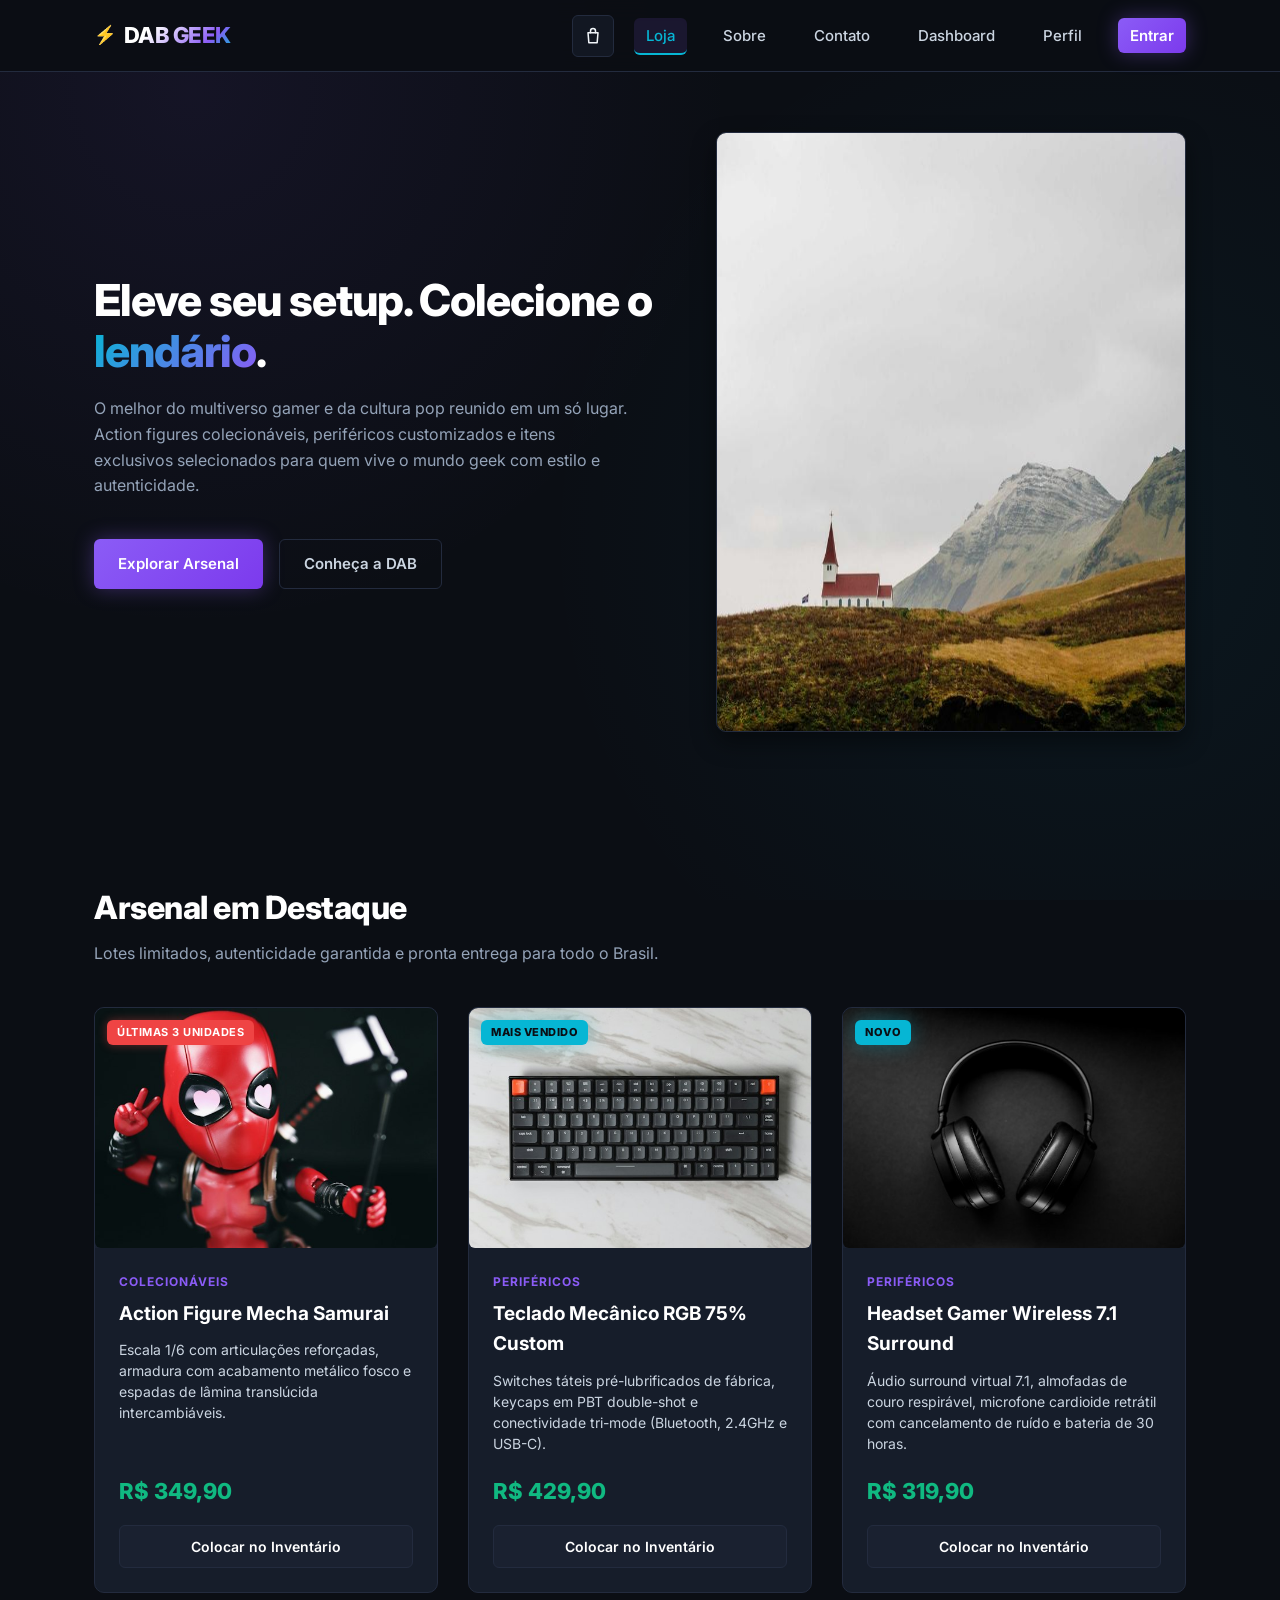
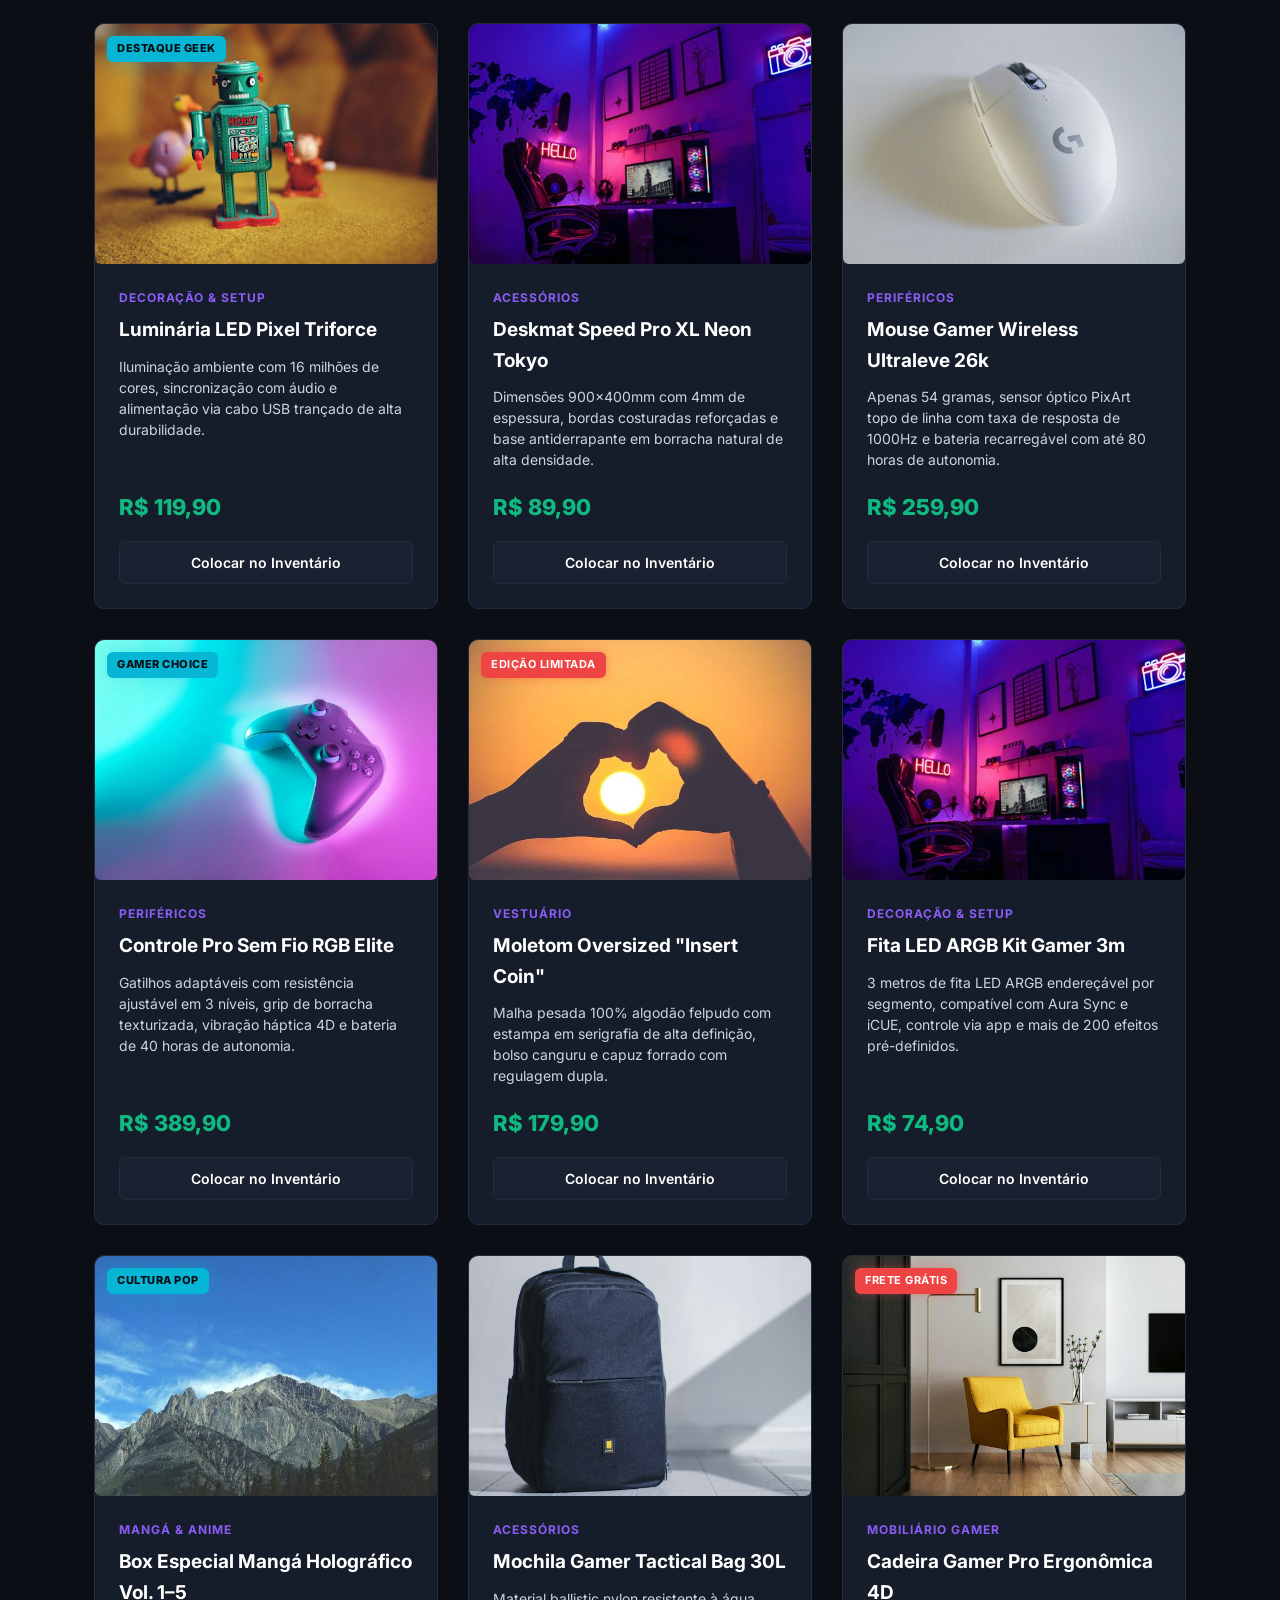
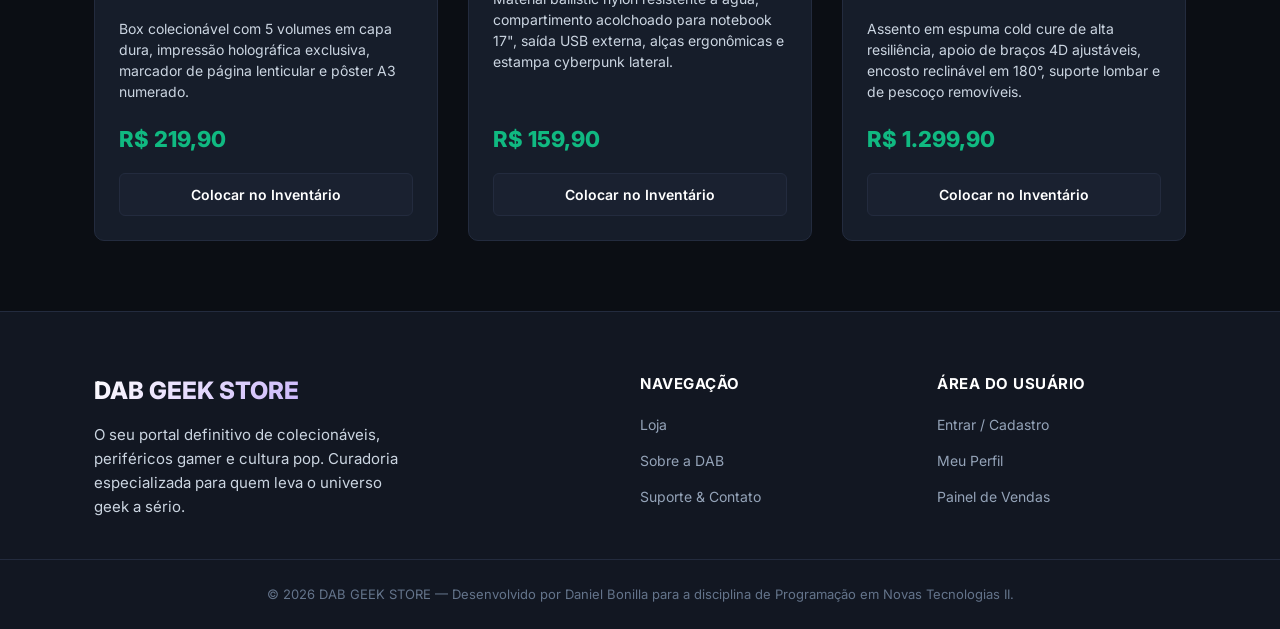
==== index.html @ bdd001f6 "feat: migrate remote images to local assets/img and ensure WCAG/semantic HTML compliance" ====
<!DOCTYPE html>
<html lang="pt-BR">
<head>
  <meta charset="UTF-8">
  <meta name="viewport" content="width=device-width, initial-scale=1.0">
  <title>DAB GEEK STORE — Colecionáveis, Setup & Universo Geek</title>
  <meta name="description" content="Action figures, teclados mecânicos, headsets gamer, luminárias de LED, vestuário e itens colecionáveis selecionados por Daniel Bonilla.">
  <meta property="og:type" content="website">
  <meta property="og:title" content="DAB GEEK STORE — Colecionáveis & Universo Geek">
  <meta property="og:description" content="Action figures oficiais, periféricos de ponta e vestuário gamer com envio para todo o Brasil.">
  <meta property="og:image" content="assets/img/img13.jpg">
  <meta property="og:url" content="https://ddabnll.github.io/dab-geek-store/">
  <meta property="og:locale" content="pt_BR">
  <meta name="twitter:card" content="summary_large_image">
  <meta name="twitter:title" content="DAB GEEK STORE — Colecionáveis & Universo Geek">
  <meta name="twitter:description" content="Action figures oficiais, periféricos de ponta e vestuário gamer com envio para todo o Brasil.">
  <link rel="icon" type="image/svg+xml" href="favicon.svg">
  <link rel="preconnect" href="https://fonts.googleapis.com">
  <link rel="preconnect" href="https://fonts.gstatic.com" crossorigin>
  <link href="https://fonts.googleapis.com/css2?family=Inter:wght@400;500;600;700;800&display=swap" rel="stylesheet">
  <link rel="stylesheet" href="style.css">
</head>
<body>
  <a href="#conteudo" class="pular-link">Pular para o conteúdo</a>

  <!-- BARRA DE NAVEGAÇÃO -->
  <nav class="navbar">
    <div class="container">
      <a href="index.html" class="marca">DAB GEEK</a>
      <div class="nav-direita">
        <button type="button" class="nav-carrinho" id="botao-carrinho" aria-haspopup="dialog" aria-expanded="false" aria-controls="painel-carrinho" aria-label="Abrir inventário, 0 itens">
          <svg width="20" height="20" viewBox="0 0 24 24" fill="none" stroke="currentColor" stroke-width="1.8" stroke-linecap="round" stroke-linejoin="round" aria-hidden="true">
            <path d="M6 8h12l-1 12H7L6 8z"></path>
            <path d="M9 8V6a3 3 0 0 1 6 0v2"></path>
          </svg>
          <span class="nav-carrinho-contagem" id="contagem-carrinho" hidden>0</span>
        </button>
        <button type="button" class="nav-toggle" aria-label="Abrir menu" aria-expanded="false">
          <span></span><span></span><span></span>
        </button>
        <ul class="nav-links">
          <li><a href="index.html" aria-current="page">Loja</a></li>
          <li><a href="sobre.html">Sobre</a></li>
          <li><a href="contato.html">Contato</a></li>
          <li><a href="dashboard.html">Dashboard</a></li>
          <li><a href="perfil.html">Perfil</a></li>
          <li><a href="conta.html" class="nav-cta">Entrar</a></li>
        </ul>
      </div>
    </div>
  </nav>

  <!-- GAVETA LATERAL DO CARRINHO / INVENTÁRIO -->
  <div class="carrinho-fundo" id="fundo-carrinho" hidden></div>
  <aside class="carrinho-painel" id="painel-carrinho" role="dialog" aria-modal="true" aria-label="Seu inventário de compras" hidden>
    <div class="carrinho-cabecalho">
      <h2>Seu Inventário</h2>
      <button type="button" class="carrinho-fechar" id="fechar-carrinho" aria-label="Fechar inventário">&times;</button>
    </div>
    <div class="carrinho-lista" id="lista-carrinho"></div>
    <div class="carrinho-rodape">
      <div class="carrinho-total-linha">
        <span>Total</span>
        <span id="total-carrinho">R$ 0,00</span>
      </div>
      <button type="button" class="btn btn-primario btn-bloco" id="finalizar-carrinho">Fechar Pedido</button>
    </div>
  </aside>

  <!-- CONTEÚDO PRINCIPAL -->
  <main id="conteudo">
    <!-- HERO SECTION -->
    <section class="hero">
      <div class="container hero-grade">
        <div>
          <h1>Eleve seu setup. Colecione o <span>lendário</span>.</h1>
          <p class="texto-apoio hero-texto">O melhor do multiverso gamer e da cultura pop reunido em um só lugar. Action figures colecionáveis, periféricos customizados e itens exclusivos selecionados para quem vive o mundo geek com estilo e autenticidade.</p>
          <div class="hero-acoes">
            <a href="#vitrine" class="btn btn-primario">Explorar Arsenal</a>
            <a href="sobre.html" class="btn btn-contorno">Conheça a DAB</a>
          </div>
        </div>
        <div class="hero-visual">
          <img
            src="assets/img/img1.jpg"
            alt="Setup gamer cyberpunk com teclado mecânico RGB, monitor ultrawide e iluminação neon"
            width="800"
            height="600"
            fetchpriority="high"
          >
        </div>
      </div>
    </section>

    <!-- VITRINE DE PRODUTOS GEEK -->
    <section class="secao" id="vitrine" aria-labelledby="titulo-vitrine">
      <div class="container">
        <h2 id="titulo-vitrine">Arsenal em Destaque</h2>
        <p class="texto-apoio">Lotes limitados, autenticidade garantida e pronta entrega para todo o Brasil.</p>

        <div class="vitrine">

          <!-- PRODUTO 1 — Action Figure -->
          <article class="card-produto">
            <div class="card-produto-imagem">
              <span class="tag-estoque tag-estoque--urgente">Últimas 3 unidades</span>
              <img
                src="assets/img/img2.jpg"
                alt="Action Figure Mecha Samurai Cyberpunk edição de colecionador em escala 1/6 com armadura metálica"
                width="400" height="300" loading="lazy" decoding="async"
              >
            </div>
            <div class="card-produto-corpo">
              <span class="categoria">Colecionáveis</span>
              <h3>Action Figure Mecha Samurai</h3>
              <p class="card-produto-descricao">Escala 1/6 com articulações reforçadas, armadura com acabamento metálico fosco e espadas de lâmina translúcida intercambiáveis.</p>
              <p class="preco">R$ 349,90</p>
              <button type="button" data-produto-id="mecha-samurai" data-produto-nome="Action Figure Mecha Samurai" data-produto-preco="349.90" aria-label="Colocar Action Figure Mecha Samurai no inventário">Colocar no Inventário</button>
            </div>
          </article>

          <!-- PRODUTO 2 — Teclado -->
          <article class="card-produto">
            <div class="card-produto-imagem">
              <span class="tag-estoque tag-estoque--popular">Mais Vendido</span>
              <img
                src="assets/img/img3.jpg"
                alt="Teclado mecânico compacto 75% com iluminação RGB por tecla e keycaps em PBT"
                width="400" height="300" loading="lazy" decoding="async"
              >
            </div>
            <div class="card-produto-corpo">
              <span class="categoria">Periféricos</span>
              <h3>Teclado Mecânico RGB 75% Custom</h3>
              <p class="card-produto-descricao">Switches táteis pré-lubrificados de fábrica, keycaps em PBT double-shot e conectividade tri-mode (Bluetooth, 2.4GHz e USB-C).</p>
              <p class="preco">R$ 429,90</p>
              <button type="button" data-produto-id="teclado-rgb-75" data-produto-nome="Teclado Mecânico RGB 75% Custom" data-produto-preco="429.90" aria-label="Colocar Teclado Mecânico no inventário">Colocar no Inventário</button>
            </div>
          </article>

          <!-- PRODUTO 3 — Headset -->
          <article class="card-produto">
            <div class="card-produto-imagem">
              <span class="tag-estoque tag-estoque--popular">Novo</span>
              <img
                src="assets/img/img4.jpg"
                alt="Headset gamer sem fio com iluminação RGB, almofadas de memory foam e som surround 7.1"
                width="400" height="300" loading="lazy" decoding="async"
              >
            </div>
            <div class="card-produto-corpo">
              <span class="categoria">Periféricos</span>
              <h3>Headset Gamer Wireless 7.1 Surround</h3>
              <p class="card-produto-descricao">Áudio surround virtual 7.1, almofadas de couro respirável, microfone cardioide retrátil com cancelamento de ruído e bateria de 30 horas.</p>
              <p class="preco">R$ 319,90</p>
              <button type="button" data-produto-id="headset-wireless" data-produto-nome="Headset Gamer Wireless 7.1" data-produto-preco="319.90" aria-label="Colocar Headset Gamer no inventário">Colocar no Inventário</button>
            </div>
          </article>

          <!-- PRODUTO 4 — Luminária -->
          <article class="card-produto">
            <div class="card-produto-imagem">
              <span class="tag-estoque tag-estoque--popular">Destaque Geek</span>
              <img
                src="assets/img/img5.jpg"
                alt="Luminária decorativa LED em formato de espada de pixel art com 16 milhões de cores"
                width="400" height="300" loading="lazy" decoding="async"
              >
            </div>
            <div class="card-produto-corpo">
              <span class="categoria">Decoração & Setup</span>
              <h3>Luminária LED Pixel Triforce</h3>
              <p class="card-produto-descricao">Iluminação ambiente com 16 milhões de cores, sincronização com áudio e alimentação via cabo USB trançado de alta durabilidade.</p>
              <p class="preco">R$ 119,90</p>
              <button type="button" data-produto-id="luminaria-pixel" data-produto-nome="Luminária LED Pixel Triforce" data-produto-preco="119.90" aria-label="Colocar Luminária LED no inventário">Colocar no Inventário</button>
            </div>
          </article>

          <!-- PRODUTO 5 — Deskmat -->
          <article class="card-produto">
            <div class="card-produto-imagem">
              <img
                src="assets/img/img6.jpg"
                alt="Deskmat XXL com arte synthwave neon de cidade futurista e base antiderrapante"
                width="400" height="300" loading="lazy" decoding="async"
              >
            </div>
            <div class="card-produto-corpo">
              <span class="categoria">Acessórios</span>
              <h3>Deskmat Speed Pro XL Neon Tokyo</h3>
              <p class="card-produto-descricao">Dimensões 900x400mm com 4mm de espessura, bordas costuradas reforçadas e base antiderrapante em borracha natural de alta densidade.</p>
              <p class="preco">R$ 89,90</p>
              <button type="button" data-produto-id="deskmat-neon" data-produto-nome="Deskmat Speed Pro XL Neon Tokyo" data-produto-preco="89.90" aria-label="Colocar Deskmat no inventário">Colocar no Inventário</button>
            </div>
          </article>

          <!-- PRODUTO 6 — Mouse -->
          <article class="card-produto">
            <div class="card-produto-imagem">
              <img
                src="assets/img/img7.jpg"
                alt="Mouse gamer sem fio ultraleve preto com sensor óptico de alta precisão"
                width="400" height="300" loading="lazy" decoding="async"
              >
            </div>
            <div class="card-produto-corpo">
              <span class="categoria">Periféricos</span>
              <h3>Mouse Gamer Wireless Ultraleve 26k</h3>
              <p class="card-produto-descricao">Apenas 54 gramas, sensor óptico PixArt topo de linha com taxa de resposta de 1000Hz e bateria recarregável com até 80 horas de autonomia.</p>
              <p class="preco">R$ 259,90</p>
              <button type="button" data-produto-id="mouse-wireless" data-produto-nome="Mouse Gamer Wireless Ultraleve" data-produto-preco="259.90" aria-label="Colocar Mouse Gamer no inventário">Colocar no Inventário</button>
            </div>
          </article>

          <!-- PRODUTO 7 — Controle -->
          <article class="card-produto">
            <div class="card-produto-imagem">
              <span class="tag-estoque tag-estoque--popular">Gamer Choice</span>
              <img
                src="assets/img/img8.jpg"
                alt="Controle gamer pro sem fio com gatilhos adaptáveis, grip texturizado e luzes RGB nas bordas"
                width="400" height="300" loading="lazy" decoding="async"
              >
            </div>
            <div class="card-produto-corpo">
              <span class="categoria">Periféricos</span>
              <h3>Controle Pro Sem Fio RGB Elite</h3>
              <p class="card-produto-descricao">Gatilhos adaptáveis com resistência ajustável em 3 níveis, grip de borracha texturizada, vibração háptica 4D e bateria de 40 horas de autonomia.</p>
              <p class="preco">R$ 389,90</p>
              <button type="button" data-produto-id="controle-pro-rgb" data-produto-nome="Controle Pro Sem Fio RGB Elite" data-produto-preco="389.90" aria-label="Colocar Controle Pro no inventário">Colocar no Inventário</button>
            </div>
          </article>

          <!-- PRODUTO 8 — Moletom -->
          <article class="card-produto">
            <div class="card-produto-imagem">
              <span class="tag-estoque tag-estoque--urgente">Edição Limitada</span>
              <img
                src="assets/img/img9.jpg"
                alt="Moletom oversized preto com estampa retro pixel art arcade em serigrafia de alta definição"
                width="400" height="300" loading="lazy" decoding="async"
              >
            </div>
            <div class="card-produto-corpo">
              <span class="categoria">Vestuário</span>
              <h3>Moletom Oversized "Insert Coin"</h3>
              <p class="card-produto-descricao">Malha pesada 100% algodão felpudo com estampa em serigrafia de alta definição, bolso canguru e capuz forrado com regulagem dupla.</p>
              <p class="preco">R$ 179,90</p>
              <button type="button" data-produto-id="moletom-insert-coin" data-produto-nome="Moletom Oversized Insert Coin" data-produto-preco="179.90" aria-label="Colocar Moletom no inventário">Colocar no Inventário</button>
            </div>
          </article>

          <!-- PRODUTO 9 — Fita LED -->
          <article class="card-produto">
            <div class="card-produto-imagem">
              <img
                src="assets/img/img6.jpg"
                alt="Fita LED RGB ARGB de 3 metros para setup gamer com controle de app e suporte a sincronização"
                width="400" height="300" loading="lazy" decoding="async"
              >
            </div>
            <div class="card-produto-corpo">
              <span class="categoria">Decoração & Setup</span>
              <h3>Fita LED ARGB Kit Gamer 3m</h3>
              <p class="card-produto-descricao">3 metros de fita LED ARGB endereçável por segmento, compatível com Aura Sync e iCUE, controle via app e mais de 200 efeitos pré-definidos.</p>
              <p class="preco">R$ 74,90</p>
              <button type="button" data-produto-id="fita-led-argb" data-produto-nome="Fita LED ARGB Kit Gamer 3m" data-produto-preco="74.90" aria-label="Colocar Fita LED no inventário">Colocar no Inventário</button>
            </div>
          </article>

          <!-- PRODUTO 10 — Mangá -->
          <article class="card-produto">
            <div class="card-produto-imagem">
              <span class="tag-estoque tag-estoque--popular">Cultura Pop</span>
              <img
                src="assets/img/img10.jpg"
                alt="Box especial colecionável de mangás com capa holográfica e pôster exclusivo incluso"
                width="400" height="300" loading="lazy" decoding="async"
              >
            </div>
            <div class="card-produto-corpo">
              <span class="categoria">Mangá & Anime</span>
              <h3>Box Especial Mangá Holográfico Vol. 1–5</h3>
              <p class="card-produto-descricao">Box colecionável com 5 volumes em capa dura, impressão holográfica exclusiva, marcador de página lenticular e pôster A3 numerado.</p>
              <p class="preco">R$ 219,90</p>
              <button type="button" data-produto-id="box-manga-holo" data-produto-nome="Box Especial Mangá Holográfico Vol. 1–5" data-produto-preco="219.90" aria-label="Colocar Box de Mangá no inventário">Colocar no Inventário</button>
            </div>
          </article>

          <!-- PRODUTO 11 — Mochila Gamer -->
          <article class="card-produto">
            <div class="card-produto-imagem">
              <img
                src="assets/img/img11.jpg"
                alt="Mochila gamer resistente à água com compartimento para notebook e USB de carregamento externo"
                width="400" height="300" loading="lazy" decoding="async"
              >
            </div>
            <div class="card-produto-corpo">
              <span class="categoria">Acessórios</span>
              <h3>Mochila Gamer Tactical Bag 30L</h3>
              <p class="card-produto-descricao">Material ballistic nylon resistente à água, compartimento acolchoado para notebook 17", saída USB externa, alças ergonômicas e estampa cyberpunk lateral.</p>
              <p class="preco">R$ 159,90</p>
              <button type="button" data-produto-id="mochila-gamer" data-produto-nome="Mochila Gamer Tactical Bag 30L" data-produto-preco="159.90" aria-label="Colocar Mochila Gamer no inventário">Colocar no Inventário</button>
            </div>
          </article>

          <!-- PRODUTO 12 — Cadeira Gamer -->
          <article class="card-produto">
            <div class="card-produto-imagem">
              <span class="tag-estoque tag-estoque--urgente">Frete Grátis</span>
              <img
                src="assets/img/img12.jpg"
                alt="Cadeira gamer ergonômica em couro PU preto e vermelho com apoio lombar e de pescoço"
                width="400" height="300" loading="lazy" decoding="async"
              >
            </div>
            <div class="card-produto-corpo">
              <span class="categoria">Mobiliário Gamer</span>
              <h3>Cadeira Gamer Pro Ergonômica 4D</h3>
              <p class="card-produto-descricao">Assento em espuma cold cure de alta resiliência, apoio de braços 4D ajustáveis, encosto reclinável em 180°, suporte lombar e de pescoço removíveis.</p>
              <p class="preco">R$ 1.299,90</p>
              <button type="button" data-produto-id="cadeira-gamer-pro" data-produto-nome="Cadeira Gamer Pro Ergonômica 4D" data-produto-preco="1299.90" aria-label="Colocar Cadeira Gamer no inventário">Colocar no Inventário</button>
            </div>
          </article>

        </div>
      </div>
    </section>
  </main>

  <!-- RODAPÉ -->
  <footer>
    <div class="container rodape-grade">
      <div>
        <p class="rodape-marca">DAB GEEK STORE</p>
        <p class="rodape-marca-texto">O seu portal definitivo de colecionáveis, periféricos gamer e cultura pop. Curadoria especializada para quem leva o universo geek a sério.</p>
      </div>
      <div class="rodape-coluna">
        <h4>Navegação</h4>
        <ul>
          <li><a href="index.html">Loja</a></li>
          <li><a href="sobre.html">Sobre a DAB</a></li>
          <li><a href="contato.html">Suporte & Contato</a></li>
        </ul>
      </div>
      <div class="rodape-coluna">
        <h4>Área do Usuário</h4>
        <ul>
          <li><a href="conta.html">Entrar / Cadastro</a></li>
          <li><a href="perfil.html">Meu Perfil</a></li>
          <li><a href="dashboard.html">Painel de Vendas</a></li>
        </ul>
      </div>
    </div>
    <div class="rodape-base">
      <p>&copy; 2026 DAB GEEK STORE — Desenvolvido por Daniel Bonilla para a disciplina de Programação em Novas Tecnologias II.</p>
    </div>
  </footer>

  <script src="script.js"></script>
</body>
</html>
---- style.css ----
:root {
  --paper: #0B0E14;
  --paper-alt: #121722;
  --paper-deep: #1A2130;
  --ink: #F1F5F9;
  --ink-soft: #CBD5E1;
  --ink-faint: #94A3B8;
  --rust: #8B5CF6;
  --rust-dark: #7C3AED;
  --forest: #06B6D4;
  --forest-dark: #0891B2;
  --neon-green: #10B981;
  --border: #232B3E;
  --white: #161D2A;
  --danger: #EF4444;

  --status-pendente-bg: rgba(234, 179, 8, 0.15);
  --status-pendente-texto: #FACC15;
  --status-enviado-bg: rgba(6, 182, 212, 0.15);
  --status-enviado-texto: #38BDF8;
  --status-sucesso-bg: rgba(16, 185, 129, 0.15);
  --status-sucesso-texto: #34D399;
  --status-sucesso-borda: rgba(16, 185, 129, 0.3);

  --erro-bg: rgba(239, 68, 68, 0.15);
  --erro-borda: rgba(239, 68, 68, 0.4);

  --rodape-texto-fraco: #64748B;
  --rodape-texto-medio: #94A3B8;
  --rodape-texto-suave: #CBD5E1;
  --rodape-borda: #1E273A;

  --radius-sm: 6px;
  --radius-md: 10px;
  --radius-lg: 16px;
  --shadow-sm: 0 2px 8px rgba(0, 0, 0, 0.35);
  --shadow-md: 0 10px 25px rgba(0, 0, 0, 0.45);
  --glow-purple: 0 0 20px rgba(139, 92, 246, 0.35);
  --glow-cyan: 0 0 20px rgba(6, 182, 212, 0.35);

  --font-display: "Inter", -apple-system, BlinkMacSystemFont, "Segoe UI", Roboto, sans-serif;
  --font-body: "Inter", -apple-system, BlinkMacSystemFont, "Segoe UI", Roboto, sans-serif;

  --nav-height: 72px;
}

* {
  margin: 0;
  padding: 0;
  box-sizing: border-box;
}

[hidden],
[hidden="true"] {
  display: none !important;
}

html {
  scroll-behavior: smooth;
}

body {
  font-family: var(--font-body);
  color: var(--ink);
  background-color: var(--paper);
  line-height: 1.6;
  min-height: 100vh;
  display: flex;
  flex-direction: column;
  padding-top: var(--nav-height);
  background-image: 
    radial-gradient(circle at 15% 10%, rgba(139, 92, 246, 0.08) 0%, transparent 40%),
    radial-gradient(circle at 85% 60%, rgba(6, 182, 212, 0.06) 0%, transparent 45%);
  background-attachment: fixed;
}

img {
  max-width: 100%;
  display: block;
  border-radius: var(--radius-sm);
}

a {
  color: inherit;
  text-decoration: none;
  transition: color 0.2s ease;
}

button, input, textarea, select {
  font-family: inherit;
  font-size: inherit;
}

:focus-visible {
  outline: 2px solid var(--forest);
  outline-offset: 2px;
}

@media (prefers-reduced-motion: reduce) {
  * {
    animation-duration: 0.01ms !important;
    transition-duration: 0.01ms !important;
    scroll-behavior: auto !important;
  }
}

.pular-link {
  position: absolute;
  top: -48px;
  left: 12px;
  z-index: 200;
  background-color: var(--rust);
  color: #FFFFFF;
  padding: 10px 18px;
  border-radius: var(--radius-sm);
  font-weight: 600;
  font-size: 14px;
  transition: top 0.2s ease;
}

.pular-link:focus {
  top: 12px;
}

.container {
  width: 100%;
  max-width: 1140px;
  margin: 0 auto;
  padding: 0 24px;
}

/* NAVBAR */
.navbar {
  position: fixed;
  top: 0;
  left: 0;
  width: 100%;
  height: var(--nav-height);
  background-color: rgba(11, 14, 20, 0.92);
  backdrop-filter: blur(12px);
  border-bottom: 1px solid var(--border);
  z-index: 100;
}

.navbar .container {
  display: flex;
  align-items: center;
  justify-content: space-between;
  height: 100%;
}

.marca {
  font-size: 22px;
  font-weight: 800;
  letter-spacing: -0.5px;
  color: #FFFFFF;
  display: flex;
  align-items: center;
  gap: 8px;
  background: linear-gradient(135deg, #FFFFFF 40%, var(--rust) 80%, var(--forest) 100%);
  -webkit-background-clip: text;
  -webkit-text-fill-color: transparent;
}

.marca::before {
  content: "⚡";
  -webkit-text-fill-color: initial;
  font-size: 18px;
}

.nav-direita {
  display: flex;
  align-items: center;
  gap: 20px;
}

.nav-links {
  list-style: none;
  display: flex;
  align-items: center;
  gap: 24px;
}

.nav-links a {
  color: var(--ink-soft);
  font-size: 15px;
  font-weight: 500;
  padding: 8px 12px;
  border-radius: var(--radius-sm);
  transition: all 0.2s ease;
}

.nav-links a:hover,
.nav-links a[aria-current="page"] {
  color: #FFFFFF;
  background-color: rgba(139, 92, 246, 0.12);
}

.nav-links a[aria-current="page"] {
  color: var(--forest);
  border-bottom: 2px solid var(--forest);
}

.nav-cta {
  background: linear-gradient(135deg, var(--rust), var(--rust-dark)) !important;
  color: #FFFFFF !important;
  font-weight: 600 !important;
  box-shadow: var(--glow-purple);
}

.nav-cta:hover {
  transform: translateY(-1px);
  filter: brightness(1.15);
}

.nav-carrinho {
  position: relative;
  background: var(--paper-alt);
  border: 1px solid var(--border);
  color: var(--ink);
  width: 42px;
  height: 42px;
  border-radius: var(--radius-sm);
  display: flex;
  align-items: center;
  justify-content: center;
  cursor: pointer;
  transition: all 0.2s ease;
}

.nav-carrinho:hover {
  border-color: var(--rust);
  color: var(--forest);
  box-shadow: var(--glow-cyan);
}

.nav-carrinho-contagem {
  position: absolute;
  top: -6px;
  right: -6px;
  background: var(--rust);
  color: #FFFFFF;
  font-size: 11px;
  font-weight: 700;
  width: 20px;
  height: 20px;
  border-radius: 50%;
  display: flex;
  align-items: center;
  justify-content: center;
  border: 2px solid var(--paper);
}

.nav-toggle {
  display: none;
  background: none;
  border: none;
  cursor: pointer;
  flex-direction: column;
  gap: 5px;
  padding: 6px;
}

.nav-toggle span {
  display: block;
  width: 24px;
  height: 2px;
  background: var(--ink);
  border-radius: 2px;
  transition: 0.3s;
}

/* PAINEL CARRINHO / INVENTÁRIO */
.carrinho-fundo[hidden],
.carrinho-painel[hidden],
.nav-carrinho-contagem[hidden] {
  display: none !important;
}

.carrinho-fundo {
  position: fixed;
  inset: 0;
  background: rgba(0, 0, 0, 0.7);
  backdrop-filter: blur(4px);
  z-index: 150;
}

.carrinho-painel {
  position: fixed;
  top: 0;
  right: 0;
  bottom: 0;
  width: 100%;
  max-width: 420px;
  background: var(--paper-alt);
  border-left: 1px solid var(--border);
  box-shadow: var(--shadow-md);
  z-index: 160;
  display: flex;
  flex-direction: column;
  animation: deslizarEntrada 0.25s ease-out;
}

@keyframes deslizarEntrada {
  from { transform: translateX(100%); }
  to { transform: translateX(0); }
}

.carrinho-cabecalho {
  padding: 24px;
  border-bottom: 1px solid var(--border);
  display: flex;
  align-items: center;
  justify-content: space-between;
}

.carrinho-cabecalho h2 {
  font-size: 20px;
  font-weight: 700;
  color: #FFFFFF;
}

.carrinho-fechar {
  background: none;
  border: none;
  color: var(--ink-faint);
  font-size: 28px;
  cursor: pointer;
  line-height: 1;
  transition: color 0.2s;
}

.carrinho-fechar:hover {
  color: #FFFFFF;
}

.carrinho-lista {
  flex: 1;
  overflow-y: auto;
  padding: 20px;
  display: flex;
  flex-direction: column;
  gap: 16px;
}

.carrinho-vazio {
  text-align: center;
  color: var(--ink-faint);
  margin-top: 40px;
  font-size: 15px;
}

.carrinho-vazio a {
  color: var(--forest);
  text-decoration: underline;
  display: block;
  margin-top: 8px;
}

.carrinho-item {
  display: flex;
  align-items: center;
  justify-content: space-between;
  padding: 14px;
  background: var(--white);
  border: 1px solid var(--border);
  border-radius: var(--radius-sm);
  gap: 12px;
}

.carrinho-item-info {
  flex: 1;
}

.carrinho-item-nome {
  font-weight: 600;
  font-size: 14px;
  color: #FFFFFF;
  margin-bottom: 4px;
}

.carrinho-item-preco {
  color: var(--forest);
  font-weight: 700;
  font-size: 14px;
}

.carrinho-item-controles {
  display: flex;
  align-items: center;
  gap: 8px;
}

.carrinho-qtd-btn {
  background: var(--paper-deep);
  border: 1px solid var(--border);
  color: var(--ink);
  width: 26px;
  height: 26px;
  border-radius: 4px;
  cursor: pointer;
  display: flex;
  align-items: center;
  justify-content: center;
  font-weight: bold;
}

.carrinho-qtd-btn:hover {
  border-color: var(--rust);
  color: #FFFFFF;
}

.carrinho-qtd-valor {
  font-size: 14px;
  font-weight: 600;
  min-width: 18px;
  text-align: center;
}

.carrinho-remover {
  background: none;
  border: none;
  color: var(--danger);
  font-size: 12px;
  cursor: pointer;
  margin-left: 6px;
}

.carrinho-remover:hover {
  text-decoration: underline;
}

.carrinho-rodape {
  padding: 24px;
  border-top: 1px solid var(--border);
  background: var(--paper-alt);
}

.carrinho-total-linha {
  display: flex;
  justify-content: space-between;
  font-size: 18px;
  font-weight: 700;
  color: #FFFFFF;
  margin-bottom: 16px;
}

.carrinho-total-linha span:last-child {
  color: var(--neon-green);
}

/* BOTÕES GERAIS */
.btn {
  display: inline-flex;
  align-items: center;
  justify-content: center;
  gap: 8px;
  padding: 12px 24px;
  border-radius: var(--radius-sm);
  font-size: 15px;
  font-weight: 600;
  cursor: pointer;
  border: none;
  transition: all 0.25s ease;
  text-align: center;
}

.btn-primario {
  background: linear-gradient(135deg, var(--rust), var(--rust-dark));
  color: #FFFFFF;
  box-shadow: var(--glow-purple);
}

.btn-primario:hover {
  filter: brightness(1.15);
  transform: translateY(-2px);
}

.btn-contorno {
  background: transparent;
  border: 1px solid var(--border);
  color: var(--ink-soft);
}

.btn-contorno:hover {
  border-color: var(--forest);
  color: var(--forest);
  box-shadow: var(--glow-cyan);
}

.btn-bloco {
  width: 100%;
}

.btn-pequeno {
  padding: 6px 14px;
  font-size: 13px;
}

/* HERO SECTION */
.hero {
  padding: 60px 0 80px;
  position: relative;
}

.hero-grade {
  display: grid;
  grid-template-columns: 1.1fr 0.9fr;
  align-items: center;
  gap: 48px;
}

.hero h1 {
  font-size: 44px;
  font-weight: 800;
  line-height: 1.15;
  letter-spacing: -1px;
  color: #FFFFFF;
  margin-bottom: 20px;
}

.hero h1 span {
  background: linear-gradient(135deg, var(--forest), var(--rust));
  -webkit-background-clip: text;
  -webkit-text-fill-color: transparent;
}

.hero-texto {
  font-size: 18px;
  color: var(--ink-soft);
  margin-bottom: 32px;
  max-width: 540px;
}

.hero-acoes {
  display: flex;
  gap: 16px;
  flex-wrap: wrap;
}

.hero-visual {
  position: relative;
}

.hero-visual img {
  border-radius: var(--radius-md);
  box-shadow: var(--shadow-md);
  border: 1px solid var(--border);
  transition: transform 0.3s ease;
}

.hero-visual:hover img {
  transform: scale(1.02);
  border-color: var(--rust);
}

/* SEÇÃO VITRINE */
.secao {
  padding: 70px 0;
}

.secao h2 {
  font-size: 32px;
  font-weight: 800;
  letter-spacing: -0.5px;
  color: #FFFFFF;
  margin-bottom: 8px;
}

.texto-apoio {
  color: var(--ink-faint);
  font-size: 16px;
  margin-bottom: 40px;
}

.vitrine {
  display: grid;
  grid-template-columns: repeat(auto-fill, minmax(320px, 1fr));
  gap: 30px;
}

.card-produto {
  background: var(--white);
  border: 1px solid var(--border);
  border-radius: var(--radius-md);
  overflow: hidden;
  display: flex;
  flex-direction: column;
  transition: all 0.3s ease;
}

.card-produto:hover {
  transform: translateY(-5px);
  border-color: var(--rust);
  box-shadow: var(--glow-purple);
}

.card-produto-imagem {
  position: relative;
  height: 240px;
  overflow: hidden;
  background: var(--paper-deep);
}

.card-produto-imagem img {
  width: 100%;
  height: 100%;
  object-fit: cover;
  transition: transform 0.4s ease;
}

.card-produto:hover .card-produto-imagem img {
  transform: scale(1.06);
}

.tag-estoque {
  position: absolute;
  top: 12px;
  left: 12px;
  padding: 4px 10px;
  font-size: 11px;
  font-weight: 700;
  text-transform: uppercase;
  border-radius: var(--radius-sm);
  z-index: 2;
  letter-spacing: 0.5px;
}

.tag-estoque--urgente {
  background: var(--danger);
  color: #FFFFFF;
  box-shadow: 0 0 10px rgba(239, 68, 68, 0.4);
}

.tag-estoque--popular {
  background: var(--forest);
  color: #0B0E14;
  font-weight: 800;
  box-shadow: var(--glow-cyan);
}

.card-produto-corpo {
  padding: 24px;
  display: flex;
  flex-direction: column;
  flex: 1;
}

.categoria {
  font-size: 12px;
  font-weight: 700;
  text-transform: uppercase;
  color: var(--rust);
  letter-spacing: 1px;
  margin-bottom: 8px;
}

.card-produto-corpo h3 {
  font-size: 19px;
  font-weight: 700;
  color: #FFFFFF;
  margin-bottom: 10px;
}

.card-produto-descricao {
  font-size: 14px;
  color: var(--ink-soft);
  margin-bottom: 20px;
  flex: 1;
  line-height: 1.5;
}

.preco {
  font-size: 22px;
  font-weight: 800;
  color: var(--neon-green);
  margin-bottom: 16px;
}

.card-produto button {
  background: var(--paper-deep);
  color: #FFFFFF;
  border: 1px solid var(--border);
  padding: 12px;
  border-radius: var(--radius-sm);
  font-weight: 600;
  font-size: 14px;
  cursor: pointer;
  transition: all 0.25s ease;
  width: 100%;
}

.card-produto button:hover {
  background: linear-gradient(135deg, var(--rust), var(--rust-dark));
  border-color: var(--rust);
  box-shadow: var(--glow-purple);
}

.card-produto button.confirmado {
  background: var(--neon-green);
  color: #0B0E14;
  border-color: var(--neon-green);
}

/* CABEÇALHOS DE PÁGINAS INTERNAS */
.cabecalho-pagina {
  padding: 40px 0 20px;
  border-bottom: 1px solid var(--border);
  background: var(--paper-alt);
}

.rotulo {
  font-size: 12px;
  font-weight: 700;
  text-transform: uppercase;
  letter-spacing: 1.5px;
  color: var(--forest);
  margin-bottom: 6px;
}

.cabecalho-pagina h1 {
  font-size: 36px;
  font-weight: 800;
  color: #FFFFFF;
}

/* CAIXA DE FORMULÁRIO (CONTA / CONTATO) */
.container-centralizado {
  display: flex;
  justify-content: center;
  padding: 60px 20px;
}

.caixa-formulario {
  width: 100%;
  max-width: 480px;
  background: var(--white);
  border: 1px solid var(--border);
  border-radius: var(--radius-md);
  padding: 36px;
  box-shadow: var(--shadow-md);
}

.caixa-formulario h2 {
  font-size: 26px;
  font-weight: 800;
  color: #FFFFFF;
  margin-bottom: 12px;
}

.abas-conta {
  display: flex;
  gap: 8px;
  margin-bottom: 24px;
  background: var(--paper-deep);
  padding: 4px;
  border-radius: var(--radius-sm);
}

.aba-botao {
  flex: 1;
  background: none;
  border: none;
  padding: 10px;
  color: var(--ink-soft);
  font-weight: 600;
  border-radius: 4px;
  cursor: pointer;
  transition: all 0.2s ease;
}

.aba-botao.ativo {
  background: var(--rust);
  color: #FFFFFF;
  box-shadow: var(--glow-purple);
}

.campo {
  margin-bottom: 20px;
  display: flex;
  flex-direction: column;
  gap: 6px;
}

.campo label {
  font-size: 13px;
  font-weight: 600;
  color: var(--ink-soft);
}

.campo input,
.campo textarea,
.campo select {
  background: var(--paper-deep);
  border: 1px solid var(--border);
  color: #FFFFFF;
  padding: 12px 14px;
  border-radius: var(--radius-sm);
  outline: none;
  transition: border-color 0.2s;
}

.campo input:focus,
.campo textarea:focus,
.campo select:focus {
  border-color: var(--forest);
  box-shadow: var(--glow-cyan);
}

.campo-invalido input,
.campo-invalido textarea {
  border-color: var(--danger) !important;
}

.erro-campo {
  color: #F87171;
  font-size: 12px;
  margin-top: 4px;
}

.aviso-sucesso {
  background: var(--status-sucesso-bg);
  border: 1px solid var(--status-sucesso-borda);
  color: var(--status-sucesso-texto);
  padding: 12px 16px;
  border-radius: var(--radius-sm);
  margin-bottom: 20px;
  font-size: 14px;
  font-weight: 500;
}

.aviso-erro {
  background: var(--erro-bg);
  border: 1px solid var(--erro-borda);
  color: #FCA5A5;
  padding: 10px 14px;
  border-radius: var(--radius-sm);
  margin-bottom: 14px;
  font-size: 13px;
}

.rodape-formulario {
  text-align: center;
  font-size: 14px;
  color: var(--ink-faint);
  margin-top: 24px;
}

.rodape-formulario a {
  color: var(--forest);
  font-weight: 600;
}

.oculto {
  display: none !important;
}

/* ACESSIBILIDADE — visível apenas para leitores de tela */
.sr-only {
  position: absolute;
  width: 1px;
  height: 1px;
  padding: 0;
  margin: -1px;
  overflow: hidden;
  clip: rect(0, 0, 0, 0);
  white-space: nowrap;
  border: 0;
}

/* DASHBOARD */
.painel-resumo {
  display: grid;
  grid-template-columns: repeat(auto-fit, minmax(180px, 1fr));
  gap: 20px;
  margin-bottom: 40px;
}

.cartao-resumo {
  background: var(--white);
  border: 1px solid var(--border);
  border-radius: var(--radius-md);
  padding: 24px;
}

.cartao-resumo h3 {
  font-size: 14px;
  color: var(--ink-faint);
  font-weight: 600;
  margin-bottom: 8px;
}

.cartao-resumo .valor {
  font-size: 30px;
  font-weight: 800;
  color: #FFFFFF;
}

.cartao-resumo.alerta .valor {
  color: #FACC15;
}

.painel-bloco {
  background: var(--white);
  border: 1px solid var(--border);
  border-radius: var(--radius-md);
  overflow: hidden;
}

.painel-bloco-cabecalho {
  padding: 20px 24px;
  border-bottom: 1px solid var(--border);
  display: flex;
  align-items: center;
  justify-content: space-between;
}

.painel-bloco-cabecalho h3 {
  font-size: 18px;
  font-weight: 700;
  color: #FFFFFF;
}

.tabela-pedidos {
  width: 100%;
  border-collapse: collapse;
  text-align: left;
}

.tabela-pedidos th {
  background: var(--paper-deep);
  color: var(--ink-faint);
  font-size: 12px;
  text-transform: uppercase;
  letter-spacing: 0.5px;
  padding: 14px 24px;
}

.tabela-pedidos td {
  padding: 16px 24px;
  border-top: 1px solid var(--border);
  font-size: 14px;
}

.status-etiqueta {
  display: inline-block;
  padding: 4px 10px;
  border-radius: 4px;
  font-size: 12px;
  font-weight: 700;
}

.status-etiqueta.pendente {
  background: var(--status-pendente-bg);
  color: var(--status-pendente-texto);
}

.status-etiqueta.enviado {
  background: var(--status-enviado-bg);
  color: var(--status-enviado-texto);
}

.status-etiqueta.concluido {
  background: var(--status-sucesso-bg);
  color: var(--status-sucesso-texto);
}

/* PERFIL */
.perfil-grade {
  display: grid;
  grid-template-columns: 280px 1fr;
  gap: 32px;
}

.perfil-cartao {
  background: var(--white);
  border: 1px solid var(--border);
  border-radius: var(--radius-md);
  padding: 28px;
  text-align: center;
  height: fit-content;
}

.perfil-avatar {
  width: 80px;
  height: 80px;
  border-radius: 50%;
  background: linear-gradient(135deg, var(--rust), var(--forest));
  color: #FFFFFF;
  font-size: 26px;
  font-weight: 800;
  display: flex;
  align-items: center;
  justify-content: center;
  margin: 0 auto 16px;
  box-shadow: var(--glow-purple);
}

.perfil-cartao h2, .perfil-cartao h3 {
  font-size: 18px;
  color: #FFFFFF;
  margin-bottom: 4px;
}

.perfil-lista {
  list-style: none;
  margin-top: 24px;
  text-align: left;
  border-top: 1px solid var(--border);
  padding-top: 16px;
  display: flex;
  flex-direction: column;
  gap: 12px;
}

.perfil-lista a {
  color: var(--ink-soft);
  font-size: 14px;
  font-weight: 500;
  display: block;
}

.perfil-lista a:hover {
  color: var(--forest);
}

.painel-conteudo {
  display: flex;
  flex-direction: column;
  gap: 24px;
}

.painel-corpo {
  padding: 24px;
}

/* SOBRE & INSTITUCIONAL */
.sobre-corpo {
  max-width: 820px;
  font-size: 16px;
  color: var(--ink-soft);
  line-height: 1.8;
  margin-bottom: 48px;
}

.sobre-corpo p {
  margin-bottom: 18px;
}

.valores-grade {
  display: grid;
  grid-template-columns: repeat(auto-fit, minmax(280px, 1fr));
  gap: 24px;
}

.valor-item {
  background: var(--white);
  border: 1px solid var(--border);
  border-radius: var(--radius-md);
  padding: 30px;
  transition: all 0.25s ease;
}

.valor-item:hover {
  transform: translateY(-4px);
  border-color: var(--rust);
  box-shadow: var(--glow-purple);
}

.valor-item h3 {
  color: #FFFFFF;
  font-size: 18px;
  margin-bottom: 12px;
}

.valor-item p {
  color: var(--ink-soft);
  font-size: 14px;
  line-height: 1.6;
}

.grade-sobre {
  display: grid;
  grid-template-columns: 1fr 1fr;
  gap: 40px;
  align-items: center;
  margin-bottom: 60px;
}

.sobre-texto h2 {
  font-size: 28px;
  color: #FFFFFF;
  margin-bottom: 16px;
}

.sobre-texto p {
  font-size: 16px;
  color: var(--ink-soft);
  margin-bottom: 16px;
  line-height: 1.7;
}

.pilares-grade {
  display: grid;
  grid-template-columns: repeat(auto-fit, minmax(260px, 1fr));
  gap: 24px;
  margin-top: 40px;
}

.card-pilar {
  background: var(--white);
  border: 1px solid var(--border);
  border-radius: var(--radius-md);
  padding: 28px;
  transition: transform 0.2s;
}

.card-pilar:hover {
  transform: translateY(-4px);
  border-color: var(--forest);
}

.card-pilar h3 {
  color: #FFFFFF;
  font-size: 18px;
  margin-bottom: 10px;
  display: flex;
  align-items: center;
  gap: 8px;
}

.card-pilar p {
  color: var(--ink-soft);
  font-size: 14px;
}

/* CONTATO */
.contato-grade {
  display: grid;
  grid-template-columns: 1fr 1.2fr;
  gap: 48px;
  align-items: start;
}

.contato-info {
  display: flex;
  flex-direction: column;
  gap: 20px;
}

.contato-info-item {
  background: var(--white);
  border: 1px solid var(--border);
  padding: 22px 26px;
  border-radius: var(--radius-md);
  transition: border-color 0.2s ease;
}

.contato-info-item:hover {
  border-color: var(--rust);
}

.contato-info-item h3 {
  font-size: 12px;
  text-transform: uppercase;
  color: var(--forest);
  letter-spacing: 1px;
  margin-bottom: 8px;
  font-weight: 700;
}

.contato-info-item p {
  color: #FFFFFF;
  font-size: 15px;
  font-weight: 500;
}

.contato-info-item a {
  color: var(--rust);
  text-decoration: none;
}

.contato-info-item a:hover {
  text-decoration: underline;
  color: var(--forest);
}

.campo-armadilha {
  display: none !important;
}

/* FOOTER */
footer {
  background: var(--paper-alt);
  border-top: 1px solid var(--border);
  margin-top: auto;
  padding: 60px 0 24px;
}

.rodape-grade {
  display: grid;
  grid-template-columns: 2fr 1fr 1fr;
  gap: 48px;
  margin-bottom: 40px;
}

.rodape-marca {
  font-size: 24px;
  font-weight: 800;
  color: #FFFFFF;
  margin-bottom: 12px;
  background: linear-gradient(135deg, #FFFFFF, var(--rust));
  -webkit-background-clip: text;
  -webkit-text-fill-color: transparent;
}

.rodape-marca-texto {
  color: var(--ink-soft);
  font-size: 15px;
  max-width: 320px;
}

.rodape-coluna h4 {
  color: #FFFFFF;
  font-size: 15px;
  font-weight: 700;
  text-transform: uppercase;
  letter-spacing: 0.5px;
  margin-bottom: 16px;
}

.rodape-coluna ul {
  list-style: none;
  display: flex;
  flex-direction: column;
  gap: 10px;
}

.rodape-coluna a {
  color: var(--ink-faint);
  font-size: 14px;
}

.rodape-coluna a:hover {
  color: var(--forest);
}

.rodape-base {
  border-top: 1px solid var(--border);
  padding-top: 24px;
  text-align: center;
  color: var(--rodape-texto-fraco);
  font-size: 13px;
}

/* RESPONSIVIDADE */
@media (max-width: 900px) {
  .hero-grade {
    grid-template-columns: 1fr;
    text-align: center;
  }
  .hero-texto {
    margin: 0 auto 32px;
  }
  .hero-acoes {
    justify-content: center;
  }
  .rodape-grade {
    grid-template-columns: 1fr;
    gap: 32px;
  }
  .perfil-grade {
    grid-template-columns: 1fr;
  }
  .grade-sobre, .grade-contato {
    grid-template-columns: 1fr;
  }
}

@media (max-width: 768px) {
  .nav-toggle {
    display: flex;
  }
  .nav-links {
    position: fixed;
    top: var(--nav-height);
    left: 0;
    right: 0;
    background: var(--paper-alt);
    border-bottom: 1px solid var(--border);
    flex-direction: column;
    padding: 24px;
    gap: 16px;
    display: none;
  }
  .nav-links.aberto {
    display: flex;
  }
  .hero h1 {
    font-size: 32px;
  }
}
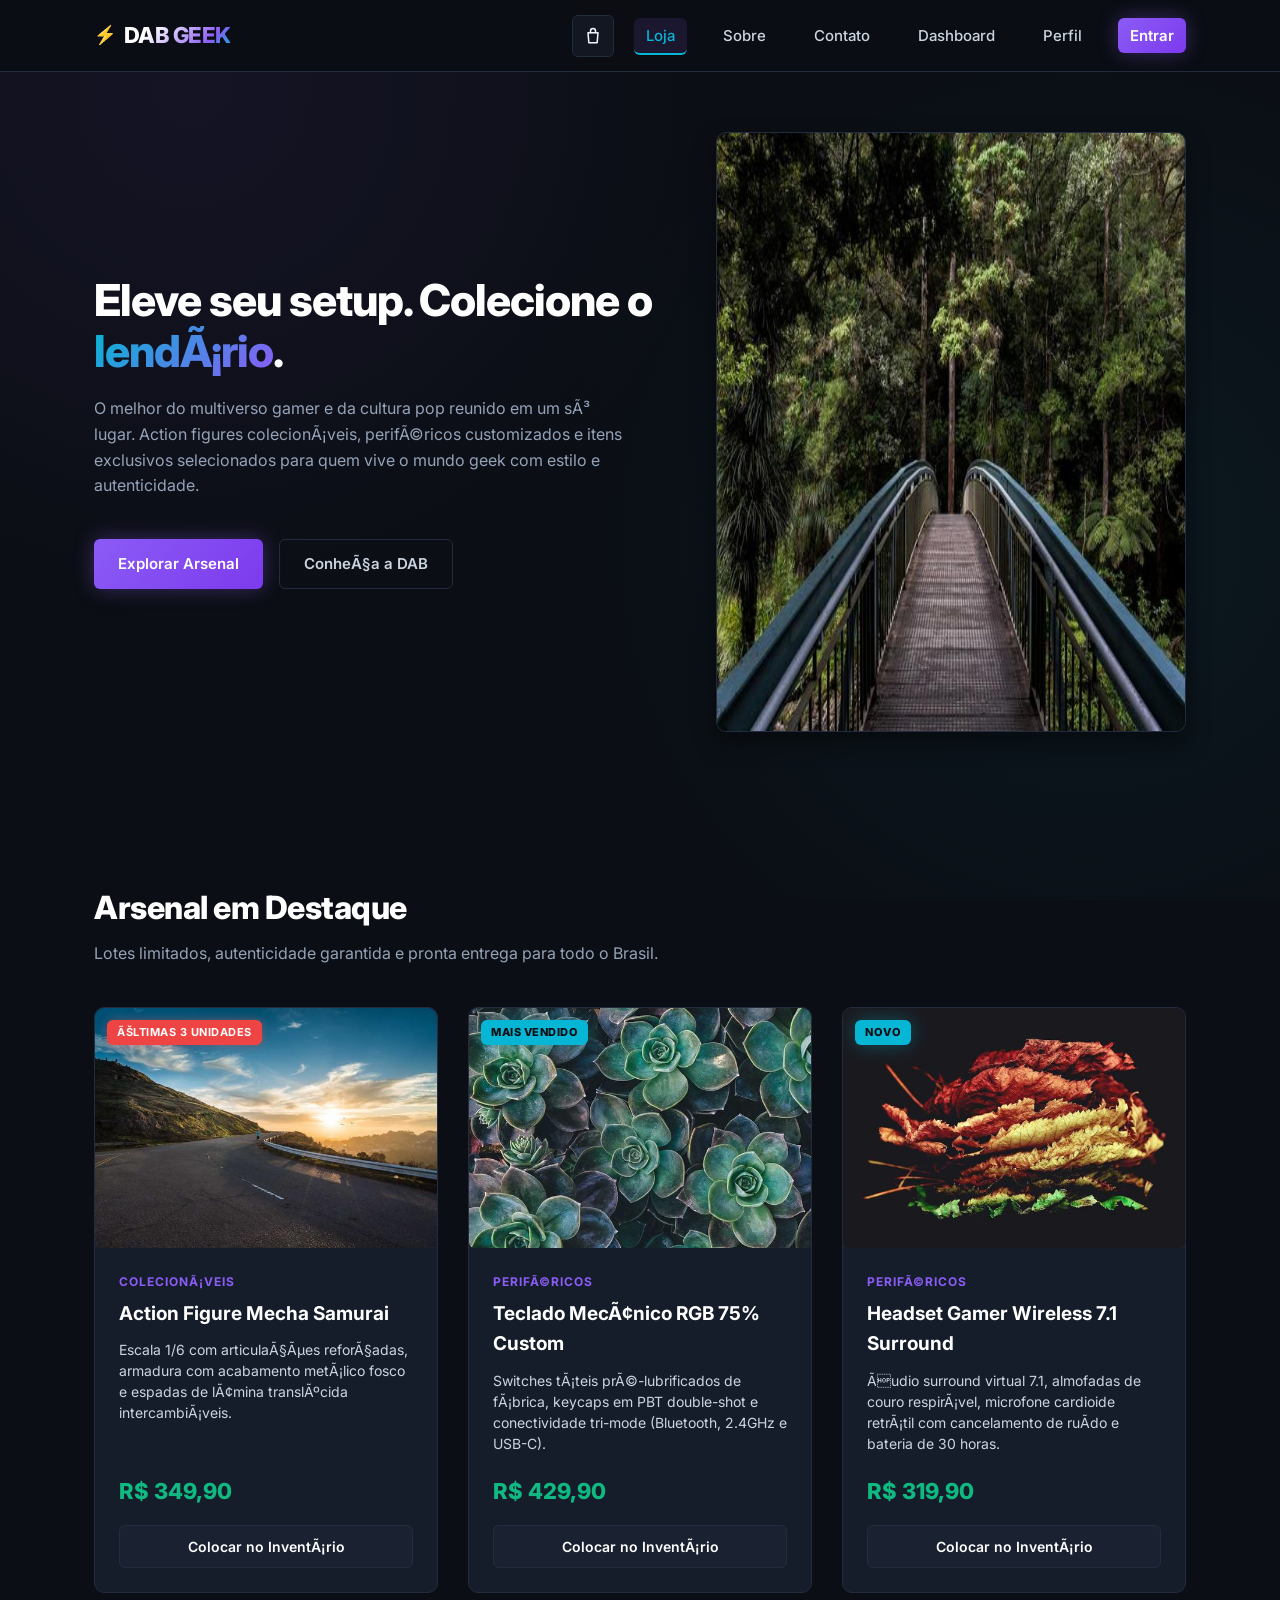
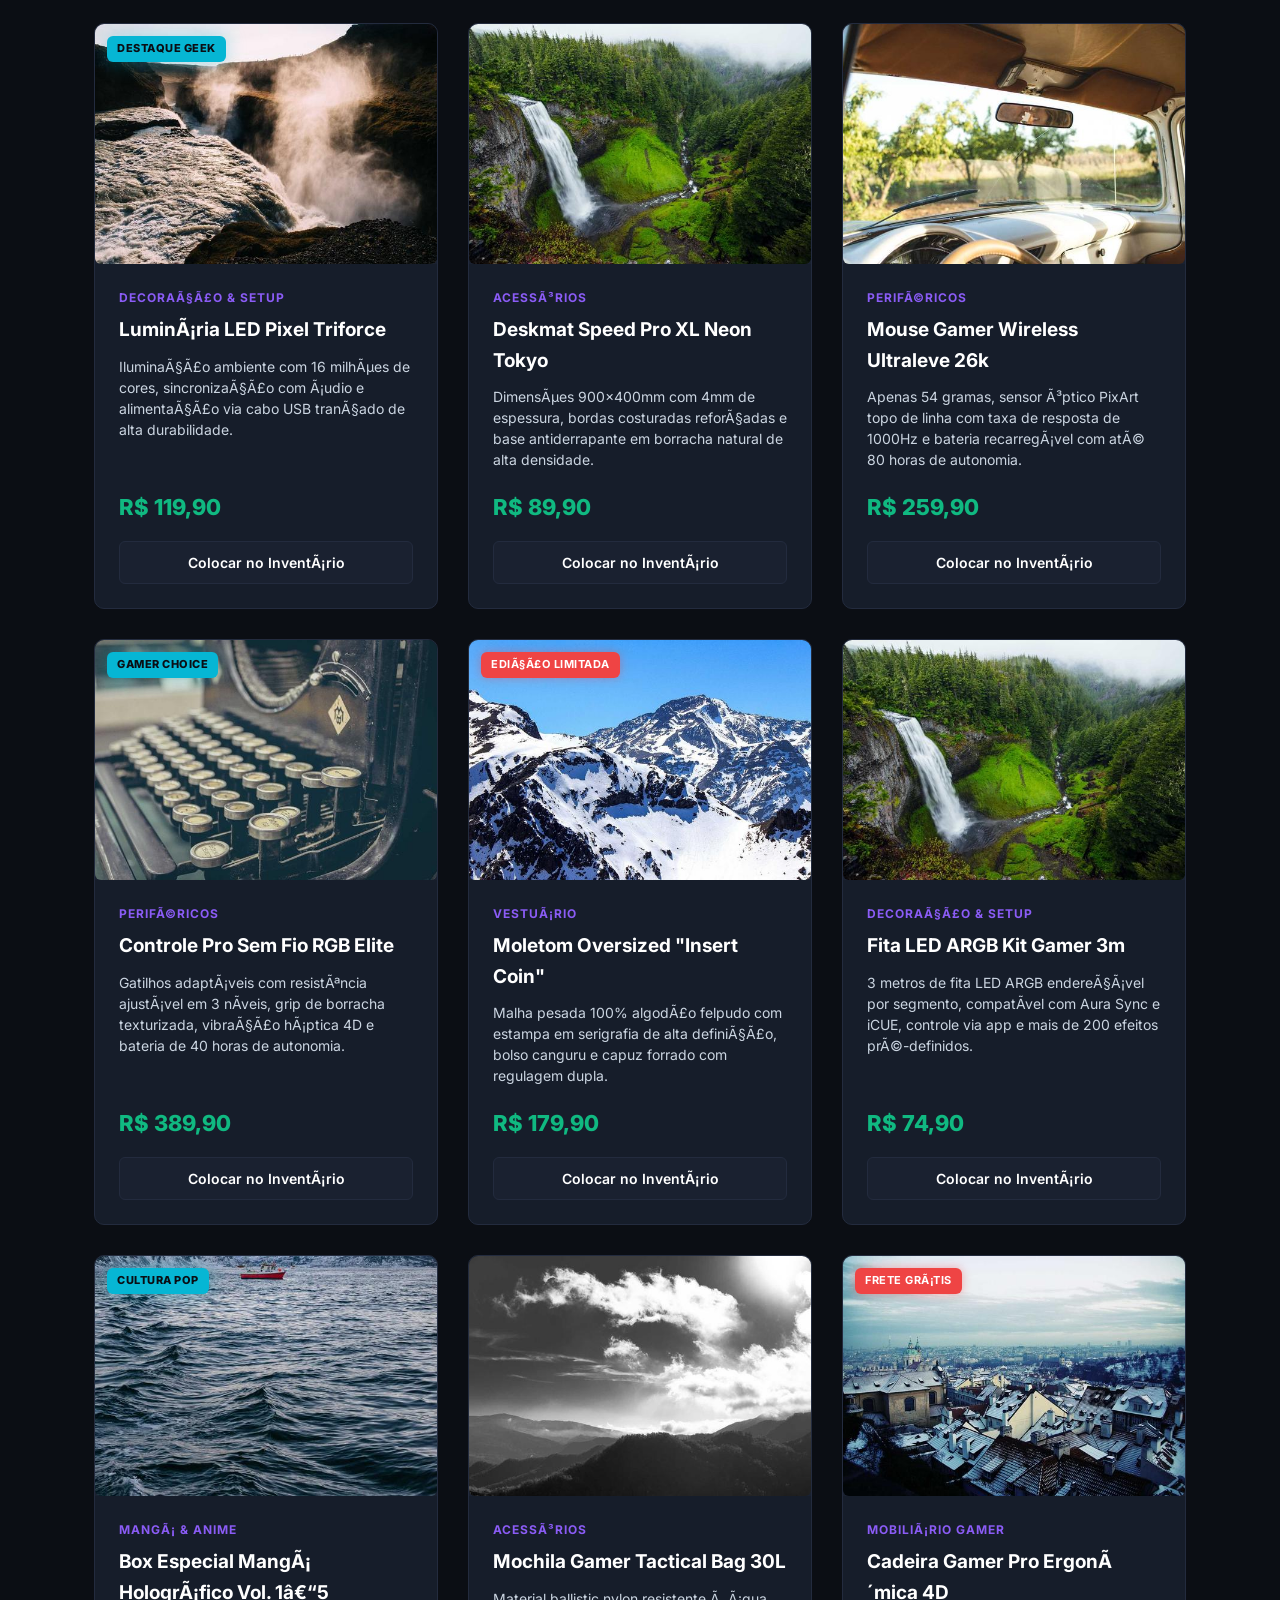
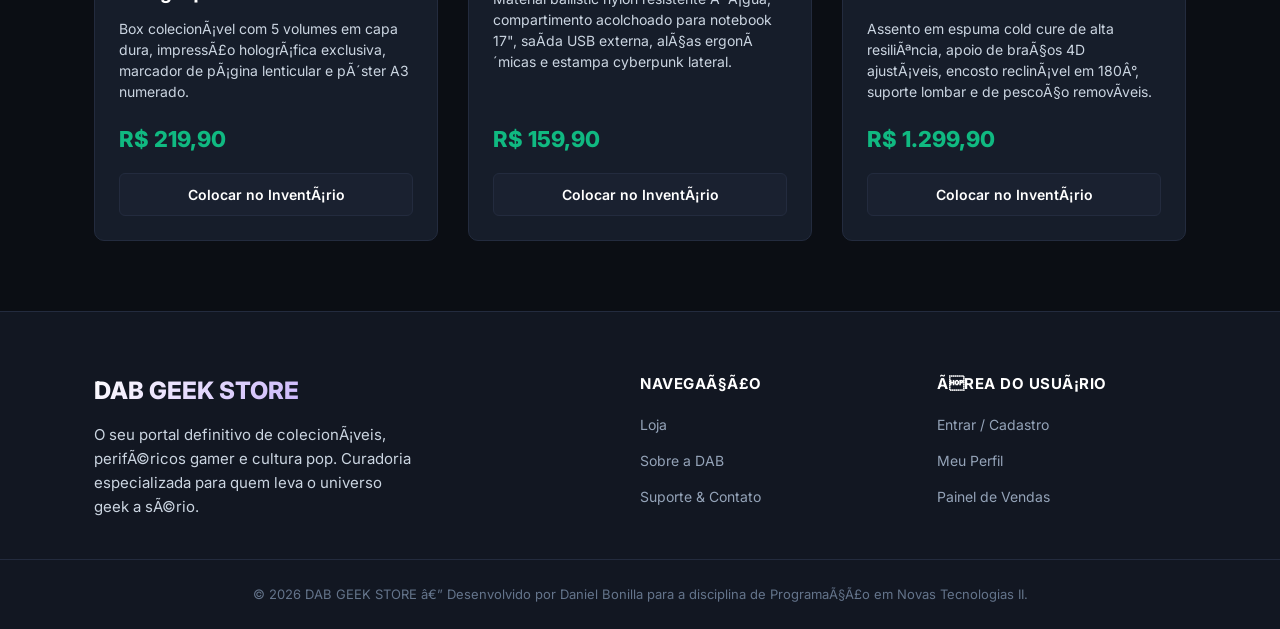
==== commit e51ea7d1: "alteração de algumas imagens, revisões finais nos códigos" ====
--- a/index.html
+++ b/index.html
@@ -1,19 +1,19 @@
-<!DOCTYPE html>
+﻿<!DOCTYPE html>
 <html lang="pt-BR">
 <head>
   <meta charset="UTF-8">
   <meta name="viewport" content="width=device-width, initial-scale=1.0">
-  <title>DAB GEEK STORE — Colecionáveis, Setup & Universo Geek</title>
-  <meta name="description" content="Action figures, teclados mecânicos, headsets gamer, luminárias de LED, vestuário e itens colecionáveis selecionados por Daniel Bonilla.">
+  <title>DAB GEEK STORE â€” ColecionÃ¡veis, Setup & Universo Geek</title>
+  <meta name="description" content="Action figures, teclados mecÃ¢nicos, headsets gamer, luminÃ¡rias de LED, vestuÃ¡rio e itens colecionÃ¡veis selecionados por Daniel Bonilla.">
   <meta property="og:type" content="website">
-  <meta property="og:title" content="DAB GEEK STORE — Colecionáveis & Universo Geek">
-  <meta property="og:description" content="Action figures oficiais, periféricos de ponta e vestuário gamer com envio para todo o Brasil.">
+  <meta property="og:title" content="DAB GEEK STORE â€” ColecionÃ¡veis & Universo Geek">
+  <meta property="og:description" content="Action figures oficiais, perifÃ©ricos de ponta e vestuÃ¡rio gamer com envio para todo o Brasil.">
   <meta property="og:image" content="assets/img/img13.jpg">
   <meta property="og:url" content="https://ddabnll.github.io/dab-geek-store/">
   <meta property="og:locale" content="pt_BR">
   <meta name="twitter:card" content="summary_large_image">
-  <meta name="twitter:title" content="DAB GEEK STORE — Colecionáveis & Universo Geek">
-  <meta name="twitter:description" content="Action figures oficiais, periféricos de ponta e vestuário gamer com envio para todo o Brasil.">
+  <meta name="twitter:title" content="DAB GEEK STORE â€” ColecionÃ¡veis & Universo Geek">
+  <meta name="twitter:description" content="Action figures oficiais, perifÃ©ricos de ponta e vestuÃ¡rio gamer com envio para todo o Brasil.">
   <link rel="icon" type="image/svg+xml" href="favicon.svg">
   <link rel="preconnect" href="https://fonts.googleapis.com">
   <link rel="preconnect" href="https://fonts.gstatic.com" crossorigin>
@@ -21,14 +21,14 @@
   <link rel="stylesheet" href="style.css">
 </head>
 <body>
-  <a href="#conteudo" class="pular-link">Pular para o conteúdo</a>
-
-  <!-- BARRA DE NAVEGAÇÃO -->
+  <a href="#conteudo" class="pular-link">Pular para o conteÃºdo</a>
+
+  
   <nav class="navbar">
     <div class="container">
       <a href="index.html" class="marca">DAB GEEK</a>
       <div class="nav-direita">
-        <button type="button" class="nav-carrinho" id="botao-carrinho" aria-haspopup="dialog" aria-expanded="false" aria-controls="painel-carrinho" aria-label="Abrir inventário, 0 itens">
+        <button type="button" class="nav-carrinho" id="botao-carrinho" aria-haspopup="dialog" aria-expanded="false" aria-controls="painel-carrinho" aria-label="Abrir inventÃ¡rio, 0 itens">
           <svg width="20" height="20" viewBox="0 0 24 24" fill="none" stroke="currentColor" stroke-width="1.8" stroke-linecap="round" stroke-linejoin="round" aria-hidden="true">
             <path d="M6 8h12l-1 12H7L6 8z"></path>
             <path d="M9 8V6a3 3 0 0 1 6 0v2"></path>
@@ -50,12 +50,12 @@
     </div>
   </nav>
 
-  <!-- GAVETA LATERAL DO CARRINHO / INVENTÁRIO -->
+  
   <div class="carrinho-fundo" id="fundo-carrinho" hidden></div>
-  <aside class="carrinho-painel" id="painel-carrinho" role="dialog" aria-modal="true" aria-label="Seu inventário de compras" hidden>
+  <aside class="carrinho-painel" id="painel-carrinho" role="dialog" aria-modal="true" aria-label="Seu inventÃ¡rio de compras" hidden>
     <div class="carrinho-cabecalho">
-      <h2>Seu Inventário</h2>
-      <button type="button" class="carrinho-fechar" id="fechar-carrinho" aria-label="Fechar inventário">&times;</button>
+      <h2>Seu InventÃ¡rio</h2>
+      <button type="button" class="carrinho-fechar" id="fechar-carrinho" aria-label="Fechar inventÃ¡rio">&times;</button>
     </div>
     <div class="carrinho-lista" id="lista-carrinho"></div>
     <div class="carrinho-rodape">
@@ -67,23 +67,23 @@
     </div>
   </aside>
 
-  <!-- CONTEÚDO PRINCIPAL -->
+  
   <main id="conteudo">
-    <!-- HERO SECTION -->
+    
     <section class="hero">
       <div class="container hero-grade">
         <div>
-          <h1>Eleve seu setup. Colecione o <span>lendário</span>.</h1>
-          <p class="texto-apoio hero-texto">O melhor do multiverso gamer e da cultura pop reunido em um só lugar. Action figures colecionáveis, periféricos customizados e itens exclusivos selecionados para quem vive o mundo geek com estilo e autenticidade.</p>
+          <h1>Eleve seu setup. Colecione o <span>lendÃ¡rio</span>.</h1>
+          <p class="texto-apoio hero-texto">O melhor do multiverso gamer e da cultura pop reunido em um sÃ³ lugar. Action figures colecionÃ¡veis, perifÃ©ricos customizados e itens exclusivos selecionados para quem vive o mundo geek com estilo e autenticidade.</p>
           <div class="hero-acoes">
             <a href="#vitrine" class="btn btn-primario">Explorar Arsenal</a>
-            <a href="sobre.html" class="btn btn-contorno">Conheça a DAB</a>
+            <a href="sobre.html" class="btn btn-contorno">ConheÃ§a a DAB</a>
           </div>
         </div>
         <div class="hero-visual">
           <img
             src="assets/img/img1.jpg"
-            alt="Setup gamer cyberpunk com teclado mecânico RGB, monitor ultrawide e iluminação neon"
+            alt="Setup gamer cyberpunk com teclado mecÃ¢nico RGB, monitor ultrawide e iluminaÃ§Ã£o neon"
             width="800"
             height="600"
             fetchpriority="high"
@@ -92,7 +92,7 @@
       </div>
     </section>
 
-    <!-- VITRINE DE PRODUTOS GEEK -->
+    
     <section class="secao" id="vitrine" aria-labelledby="titulo-vitrine">
       <div class="container">
         <h2 id="titulo-vitrine">Arsenal em Destaque</h2>
@@ -100,83 +100,83 @@
 
         <div class="vitrine">
 
-          <!-- PRODUTO 1 — Action Figure -->
-          <article class="card-produto">
-            <div class="card-produto-imagem">
-              <span class="tag-estoque tag-estoque--urgente">Últimas 3 unidades</span>
+          
+          <article class="card-produto">
+            <div class="card-produto-imagem">
+              <span class="tag-estoque tag-estoque--urgente">Ãšltimas 3 unidades</span>
               <img
                 src="assets/img/img2.jpg"
-                alt="Action Figure Mecha Samurai Cyberpunk edição de colecionador em escala 1/6 com armadura metálica"
-                width="400" height="300" loading="lazy" decoding="async"
-              >
-            </div>
-            <div class="card-produto-corpo">
-              <span class="categoria">Colecionáveis</span>
+                alt="Action Figure Mecha Samurai Cyberpunk ediÃ§Ã£o de colecionador em escala 1/6 com armadura metÃ¡lica"
+                width="400" height="300" loading="lazy" decoding="async"
+              >
+            </div>
+            <div class="card-produto-corpo">
+              <span class="categoria">ColecionÃ¡veis</span>
               <h3>Action Figure Mecha Samurai</h3>
-              <p class="card-produto-descricao">Escala 1/6 com articulações reforçadas, armadura com acabamento metálico fosco e espadas de lâmina translúcida intercambiáveis.</p>
+              <p class="card-produto-descricao">Escala 1/6 com articulaÃ§Ãµes reforÃ§adas, armadura com acabamento metÃ¡lico fosco e espadas de lÃ¢mina translÃºcida intercambiÃ¡veis.</p>
               <p class="preco">R$ 349,90</p>
-              <button type="button" data-produto-id="mecha-samurai" data-produto-nome="Action Figure Mecha Samurai" data-produto-preco="349.90" aria-label="Colocar Action Figure Mecha Samurai no inventário">Colocar no Inventário</button>
-            </div>
-          </article>
-
-          <!-- PRODUTO 2 — Teclado -->
+              <button type="button" data-produto-id="mecha-samurai" data-produto-nome="Action Figure Mecha Samurai" data-produto-preco="349.90" aria-label="Colocar Action Figure Mecha Samurai no inventÃ¡rio">Colocar no InventÃ¡rio</button>
+            </div>
+          </article>
+
+          
           <article class="card-produto">
             <div class="card-produto-imagem">
               <span class="tag-estoque tag-estoque--popular">Mais Vendido</span>
               <img
                 src="assets/img/img3.jpg"
-                alt="Teclado mecânico compacto 75% com iluminação RGB por tecla e keycaps em PBT"
-                width="400" height="300" loading="lazy" decoding="async"
-              >
-            </div>
-            <div class="card-produto-corpo">
-              <span class="categoria">Periféricos</span>
-              <h3>Teclado Mecânico RGB 75% Custom</h3>
-              <p class="card-produto-descricao">Switches táteis pré-lubrificados de fábrica, keycaps em PBT double-shot e conectividade tri-mode (Bluetooth, 2.4GHz e USB-C).</p>
+                alt="Teclado mecÃ¢nico compacto 75% com iluminaÃ§Ã£o RGB por tecla e keycaps em PBT"
+                width="400" height="300" loading="lazy" decoding="async"
+              >
+            </div>
+            <div class="card-produto-corpo">
+              <span class="categoria">PerifÃ©ricos</span>
+              <h3>Teclado MecÃ¢nico RGB 75% Custom</h3>
+              <p class="card-produto-descricao">Switches tÃ¡teis prÃ©-lubrificados de fÃ¡brica, keycaps em PBT double-shot e conectividade tri-mode (Bluetooth, 2.4GHz e USB-C).</p>
               <p class="preco">R$ 429,90</p>
-              <button type="button" data-produto-id="teclado-rgb-75" data-produto-nome="Teclado Mecânico RGB 75% Custom" data-produto-preco="429.90" aria-label="Colocar Teclado Mecânico no inventário">Colocar no Inventário</button>
-            </div>
-          </article>
-
-          <!-- PRODUTO 3 — Headset -->
+              <button type="button" data-produto-id="teclado-rgb-75" data-produto-nome="Teclado MecÃ¢nico RGB 75% Custom" data-produto-preco="429.90" aria-label="Colocar Teclado MecÃ¢nico no inventÃ¡rio">Colocar no InventÃ¡rio</button>
+            </div>
+          </article>
+
+          
           <article class="card-produto">
             <div class="card-produto-imagem">
               <span class="tag-estoque tag-estoque--popular">Novo</span>
               <img
                 src="assets/img/img4.jpg"
-                alt="Headset gamer sem fio com iluminação RGB, almofadas de memory foam e som surround 7.1"
-                width="400" height="300" loading="lazy" decoding="async"
-              >
-            </div>
-            <div class="card-produto-corpo">
-              <span class="categoria">Periféricos</span>
+                alt="Headset gamer sem fio com iluminaÃ§Ã£o RGB, almofadas de memory foam e som surround 7.1"
+                width="400" height="300" loading="lazy" decoding="async"
+              >
+            </div>
+            <div class="card-produto-corpo">
+              <span class="categoria">PerifÃ©ricos</span>
               <h3>Headset Gamer Wireless 7.1 Surround</h3>
-              <p class="card-produto-descricao">Áudio surround virtual 7.1, almofadas de couro respirável, microfone cardioide retrátil com cancelamento de ruído e bateria de 30 horas.</p>
+              <p class="card-produto-descricao">Ãudio surround virtual 7.1, almofadas de couro respirÃ¡vel, microfone cardioide retrÃ¡til com cancelamento de ruÃ­do e bateria de 30 horas.</p>
               <p class="preco">R$ 319,90</p>
-              <button type="button" data-produto-id="headset-wireless" data-produto-nome="Headset Gamer Wireless 7.1" data-produto-preco="319.90" aria-label="Colocar Headset Gamer no inventário">Colocar no Inventário</button>
-            </div>
-          </article>
-
-          <!-- PRODUTO 4 — Luminária -->
+              <button type="button" data-produto-id="headset-wireless" data-produto-nome="Headset Gamer Wireless 7.1" data-produto-preco="319.90" aria-label="Colocar Headset Gamer no inventÃ¡rio">Colocar no InventÃ¡rio</button>
+            </div>
+          </article>
+
+          
           <article class="card-produto">
             <div class="card-produto-imagem">
               <span class="tag-estoque tag-estoque--popular">Destaque Geek</span>
               <img
                 src="assets/img/img5.jpg"
-                alt="Luminária decorativa LED em formato de espada de pixel art com 16 milhões de cores"
-                width="400" height="300" loading="lazy" decoding="async"
-              >
-            </div>
-            <div class="card-produto-corpo">
-              <span class="categoria">Decoração & Setup</span>
-              <h3>Luminária LED Pixel Triforce</h3>
-              <p class="card-produto-descricao">Iluminação ambiente com 16 milhões de cores, sincronização com áudio e alimentação via cabo USB trançado de alta durabilidade.</p>
+                alt="LuminÃ¡ria decorativa LED em formato de espada de pixel art com 16 milhÃµes de cores"
+                width="400" height="300" loading="lazy" decoding="async"
+              >
+            </div>
+            <div class="card-produto-corpo">
+              <span class="categoria">DecoraÃ§Ã£o & Setup</span>
+              <h3>LuminÃ¡ria LED Pixel Triforce</h3>
+              <p class="card-produto-descricao">IluminaÃ§Ã£o ambiente com 16 milhÃµes de cores, sincronizaÃ§Ã£o com Ã¡udio e alimentaÃ§Ã£o via cabo USB tranÃ§ado de alta durabilidade.</p>
               <p class="preco">R$ 119,90</p>
-              <button type="button" data-produto-id="luminaria-pixel" data-produto-nome="Luminária LED Pixel Triforce" data-produto-preco="119.90" aria-label="Colocar Luminária LED no inventário">Colocar no Inventário</button>
-            </div>
-          </article>
-
-          <!-- PRODUTO 5 — Deskmat -->
+              <button type="button" data-produto-id="luminaria-pixel" data-produto-nome="LuminÃ¡ria LED Pixel Triforce" data-produto-preco="119.90" aria-label="Colocar LuminÃ¡ria LED no inventÃ¡rio">Colocar no InventÃ¡rio</button>
+            </div>
+          </article>
+
+          
           <article class="card-produto">
             <div class="card-produto-imagem">
               <img
@@ -186,141 +186,141 @@
               >
             </div>
             <div class="card-produto-corpo">
-              <span class="categoria">Acessórios</span>
+              <span class="categoria">AcessÃ³rios</span>
               <h3>Deskmat Speed Pro XL Neon Tokyo</h3>
-              <p class="card-produto-descricao">Dimensões 900x400mm com 4mm de espessura, bordas costuradas reforçadas e base antiderrapante em borracha natural de alta densidade.</p>
+              <p class="card-produto-descricao">DimensÃµes 900x400mm com 4mm de espessura, bordas costuradas reforÃ§adas e base antiderrapante em borracha natural de alta densidade.</p>
               <p class="preco">R$ 89,90</p>
-              <button type="button" data-produto-id="deskmat-neon" data-produto-nome="Deskmat Speed Pro XL Neon Tokyo" data-produto-preco="89.90" aria-label="Colocar Deskmat no inventário">Colocar no Inventário</button>
-            </div>
-          </article>
-
-          <!-- PRODUTO 6 — Mouse -->
+              <button type="button" data-produto-id="deskmat-neon" data-produto-nome="Deskmat Speed Pro XL Neon Tokyo" data-produto-preco="89.90" aria-label="Colocar Deskmat no inventÃ¡rio">Colocar no InventÃ¡rio</button>
+            </div>
+          </article>
+
+          
           <article class="card-produto">
             <div class="card-produto-imagem">
               <img
                 src="assets/img/img7.jpg"
-                alt="Mouse gamer sem fio ultraleve preto com sensor óptico de alta precisão"
-                width="400" height="300" loading="lazy" decoding="async"
-              >
-            </div>
-            <div class="card-produto-corpo">
-              <span class="categoria">Periféricos</span>
+                alt="Mouse gamer sem fio ultraleve preto com sensor Ã³ptico de alta precisÃ£o"
+                width="400" height="300" loading="lazy" decoding="async"
+              >
+            </div>
+            <div class="card-produto-corpo">
+              <span class="categoria">PerifÃ©ricos</span>
               <h3>Mouse Gamer Wireless Ultraleve 26k</h3>
-              <p class="card-produto-descricao">Apenas 54 gramas, sensor óptico PixArt topo de linha com taxa de resposta de 1000Hz e bateria recarregável com até 80 horas de autonomia.</p>
+              <p class="card-produto-descricao">Apenas 54 gramas, sensor Ã³ptico PixArt topo de linha com taxa de resposta de 1000Hz e bateria recarregÃ¡vel com atÃ© 80 horas de autonomia.</p>
               <p class="preco">R$ 259,90</p>
-              <button type="button" data-produto-id="mouse-wireless" data-produto-nome="Mouse Gamer Wireless Ultraleve" data-produto-preco="259.90" aria-label="Colocar Mouse Gamer no inventário">Colocar no Inventário</button>
-            </div>
-          </article>
-
-          <!-- PRODUTO 7 — Controle -->
+              <button type="button" data-produto-id="mouse-wireless" data-produto-nome="Mouse Gamer Wireless Ultraleve" data-produto-preco="259.90" aria-label="Colocar Mouse Gamer no inventÃ¡rio">Colocar no InventÃ¡rio</button>
+            </div>
+          </article>
+
+          
           <article class="card-produto">
             <div class="card-produto-imagem">
               <span class="tag-estoque tag-estoque--popular">Gamer Choice</span>
               <img
                 src="assets/img/img8.jpg"
-                alt="Controle gamer pro sem fio com gatilhos adaptáveis, grip texturizado e luzes RGB nas bordas"
-                width="400" height="300" loading="lazy" decoding="async"
-              >
-            </div>
-            <div class="card-produto-corpo">
-              <span class="categoria">Periféricos</span>
+                alt="Controle gamer pro sem fio com gatilhos adaptÃ¡veis, grip texturizado e luzes RGB nas bordas"
+                width="400" height="300" loading="lazy" decoding="async"
+              >
+            </div>
+            <div class="card-produto-corpo">
+              <span class="categoria">PerifÃ©ricos</span>
               <h3>Controle Pro Sem Fio RGB Elite</h3>
-              <p class="card-produto-descricao">Gatilhos adaptáveis com resistência ajustável em 3 níveis, grip de borracha texturizada, vibração háptica 4D e bateria de 40 horas de autonomia.</p>
+              <p class="card-produto-descricao">Gatilhos adaptÃ¡veis com resistÃªncia ajustÃ¡vel em 3 nÃ­veis, grip de borracha texturizada, vibraÃ§Ã£o hÃ¡ptica 4D e bateria de 40 horas de autonomia.</p>
               <p class="preco">R$ 389,90</p>
-              <button type="button" data-produto-id="controle-pro-rgb" data-produto-nome="Controle Pro Sem Fio RGB Elite" data-produto-preco="389.90" aria-label="Colocar Controle Pro no inventário">Colocar no Inventário</button>
-            </div>
-          </article>
-
-          <!-- PRODUTO 8 — Moletom -->
-          <article class="card-produto">
-            <div class="card-produto-imagem">
-              <span class="tag-estoque tag-estoque--urgente">Edição Limitada</span>
+              <button type="button" data-produto-id="controle-pro-rgb" data-produto-nome="Controle Pro Sem Fio RGB Elite" data-produto-preco="389.90" aria-label="Colocar Controle Pro no inventÃ¡rio">Colocar no InventÃ¡rio</button>
+            </div>
+          </article>
+
+          
+          <article class="card-produto">
+            <div class="card-produto-imagem">
+              <span class="tag-estoque tag-estoque--urgente">EdiÃ§Ã£o Limitada</span>
               <img
                 src="assets/img/img9.jpg"
-                alt="Moletom oversized preto com estampa retro pixel art arcade em serigrafia de alta definição"
-                width="400" height="300" loading="lazy" decoding="async"
-              >
-            </div>
-            <div class="card-produto-corpo">
-              <span class="categoria">Vestuário</span>
+                alt="Moletom oversized preto com estampa retro pixel art arcade em serigrafia de alta definiÃ§Ã£o"
+                width="400" height="300" loading="lazy" decoding="async"
+              >
+            </div>
+            <div class="card-produto-corpo">
+              <span class="categoria">VestuÃ¡rio</span>
               <h3>Moletom Oversized "Insert Coin"</h3>
-              <p class="card-produto-descricao">Malha pesada 100% algodão felpudo com estampa em serigrafia de alta definição, bolso canguru e capuz forrado com regulagem dupla.</p>
+              <p class="card-produto-descricao">Malha pesada 100% algodÃ£o felpudo com estampa em serigrafia de alta definiÃ§Ã£o, bolso canguru e capuz forrado com regulagem dupla.</p>
               <p class="preco">R$ 179,90</p>
-              <button type="button" data-produto-id="moletom-insert-coin" data-produto-nome="Moletom Oversized Insert Coin" data-produto-preco="179.90" aria-label="Colocar Moletom no inventário">Colocar no Inventário</button>
-            </div>
-          </article>
-
-          <!-- PRODUTO 9 — Fita LED -->
+              <button type="button" data-produto-id="moletom-insert-coin" data-produto-nome="Moletom Oversized Insert Coin" data-produto-preco="179.90" aria-label="Colocar Moletom no inventÃ¡rio">Colocar no InventÃ¡rio</button>
+            </div>
+          </article>
+
+          
           <article class="card-produto">
             <div class="card-produto-imagem">
               <img
                 src="assets/img/img6.jpg"
-                alt="Fita LED RGB ARGB de 3 metros para setup gamer com controle de app e suporte a sincronização"
-                width="400" height="300" loading="lazy" decoding="async"
-              >
-            </div>
-            <div class="card-produto-corpo">
-              <span class="categoria">Decoração & Setup</span>
+                alt="Fita LED RGB ARGB de 3 metros para setup gamer com controle de app e suporte a sincronizaÃ§Ã£o"
+                width="400" height="300" loading="lazy" decoding="async"
+              >
+            </div>
+            <div class="card-produto-corpo">
+              <span class="categoria">DecoraÃ§Ã£o & Setup</span>
               <h3>Fita LED ARGB Kit Gamer 3m</h3>
-              <p class="card-produto-descricao">3 metros de fita LED ARGB endereçável por segmento, compatível com Aura Sync e iCUE, controle via app e mais de 200 efeitos pré-definidos.</p>
+              <p class="card-produto-descricao">3 metros de fita LED ARGB endereÃ§Ã¡vel por segmento, compatÃ­vel com Aura Sync e iCUE, controle via app e mais de 200 efeitos prÃ©-definidos.</p>
               <p class="preco">R$ 74,90</p>
-              <button type="button" data-produto-id="fita-led-argb" data-produto-nome="Fita LED ARGB Kit Gamer 3m" data-produto-preco="74.90" aria-label="Colocar Fita LED no inventário">Colocar no Inventário</button>
-            </div>
-          </article>
-
-          <!-- PRODUTO 10 — Mangá -->
+              <button type="button" data-produto-id="fita-led-argb" data-produto-nome="Fita LED ARGB Kit Gamer 3m" data-produto-preco="74.90" aria-label="Colocar Fita LED no inventÃ¡rio">Colocar no InventÃ¡rio</button>
+            </div>
+          </article>
+
+          
           <article class="card-produto">
             <div class="card-produto-imagem">
               <span class="tag-estoque tag-estoque--popular">Cultura Pop</span>
               <img
                 src="assets/img/img10.jpg"
-                alt="Box especial colecionável de mangás com capa holográfica e pôster exclusivo incluso"
-                width="400" height="300" loading="lazy" decoding="async"
-              >
-            </div>
-            <div class="card-produto-corpo">
-              <span class="categoria">Mangá & Anime</span>
-              <h3>Box Especial Mangá Holográfico Vol. 1–5</h3>
-              <p class="card-produto-descricao">Box colecionável com 5 volumes em capa dura, impressão holográfica exclusiva, marcador de página lenticular e pôster A3 numerado.</p>
+                alt="Box especial colecionÃ¡vel de mangÃ¡s com capa hologrÃ¡fica e pÃ´ster exclusivo incluso"
+                width="400" height="300" loading="lazy" decoding="async"
+              >
+            </div>
+            <div class="card-produto-corpo">
+              <span class="categoria">MangÃ¡ & Anime</span>
+              <h3>Box Especial MangÃ¡ HologrÃ¡fico Vol. 1â€“5</h3>
+              <p class="card-produto-descricao">Box colecionÃ¡vel com 5 volumes em capa dura, impressÃ£o hologrÃ¡fica exclusiva, marcador de pÃ¡gina lenticular e pÃ´ster A3 numerado.</p>
               <p class="preco">R$ 219,90</p>
-              <button type="button" data-produto-id="box-manga-holo" data-produto-nome="Box Especial Mangá Holográfico Vol. 1–5" data-produto-preco="219.90" aria-label="Colocar Box de Mangá no inventário">Colocar no Inventário</button>
-            </div>
-          </article>
-
-          <!-- PRODUTO 11 — Mochila Gamer -->
+              <button type="button" data-produto-id="box-manga-holo" data-produto-nome="Box Especial MangÃ¡ HologrÃ¡fico Vol. 1â€“5" data-produto-preco="219.90" aria-label="Colocar Box de MangÃ¡ no inventÃ¡rio">Colocar no InventÃ¡rio</button>
+            </div>
+          </article>
+
+          
           <article class="card-produto">
             <div class="card-produto-imagem">
               <img
                 src="assets/img/img11.jpg"
-                alt="Mochila gamer resistente à água com compartimento para notebook e USB de carregamento externo"
-                width="400" height="300" loading="lazy" decoding="async"
-              >
-            </div>
-            <div class="card-produto-corpo">
-              <span class="categoria">Acessórios</span>
+                alt="Mochila gamer resistente Ã  Ã¡gua com compartimento para notebook e USB de carregamento externo"
+                width="400" height="300" loading="lazy" decoding="async"
+              >
+            </div>
+            <div class="card-produto-corpo">
+              <span class="categoria">AcessÃ³rios</span>
               <h3>Mochila Gamer Tactical Bag 30L</h3>
-              <p class="card-produto-descricao">Material ballistic nylon resistente à água, compartimento acolchoado para notebook 17", saída USB externa, alças ergonômicas e estampa cyberpunk lateral.</p>
+              <p class="card-produto-descricao">Material ballistic nylon resistente Ã  Ã¡gua, compartimento acolchoado para notebook 17", saÃ­da USB externa, alÃ§as ergonÃ´micas e estampa cyberpunk lateral.</p>
               <p class="preco">R$ 159,90</p>
-              <button type="button" data-produto-id="mochila-gamer" data-produto-nome="Mochila Gamer Tactical Bag 30L" data-produto-preco="159.90" aria-label="Colocar Mochila Gamer no inventário">Colocar no Inventário</button>
-            </div>
-          </article>
-
-          <!-- PRODUTO 12 — Cadeira Gamer -->
-          <article class="card-produto">
-            <div class="card-produto-imagem">
-              <span class="tag-estoque tag-estoque--urgente">Frete Grátis</span>
+              <button type="button" data-produto-id="mochila-gamer" data-produto-nome="Mochila Gamer Tactical Bag 30L" data-produto-preco="159.90" aria-label="Colocar Mochila Gamer no inventÃ¡rio">Colocar no InventÃ¡rio</button>
+            </div>
+          </article>
+
+          
+          <article class="card-produto">
+            <div class="card-produto-imagem">
+              <span class="tag-estoque tag-estoque--urgente">Frete GrÃ¡tis</span>
               <img
                 src="assets/img/img12.jpg"
-                alt="Cadeira gamer ergonômica em couro PU preto e vermelho com apoio lombar e de pescoço"
-                width="400" height="300" loading="lazy" decoding="async"
-              >
-            </div>
-            <div class="card-produto-corpo">
-              <span class="categoria">Mobiliário Gamer</span>
-              <h3>Cadeira Gamer Pro Ergonômica 4D</h3>
-              <p class="card-produto-descricao">Assento em espuma cold cure de alta resiliência, apoio de braços 4D ajustáveis, encosto reclinável em 180°, suporte lombar e de pescoço removíveis.</p>
+                alt="Cadeira gamer ergonÃ´mica em couro PU preto e vermelho com apoio lombar e de pescoÃ§o"
+                width="400" height="300" loading="lazy" decoding="async"
+              >
+            </div>
+            <div class="card-produto-corpo">
+              <span class="categoria">MobiliÃ¡rio Gamer</span>
+              <h3>Cadeira Gamer Pro ErgonÃ´mica 4D</h3>
+              <p class="card-produto-descricao">Assento em espuma cold cure de alta resiliÃªncia, apoio de braÃ§os 4D ajustÃ¡veis, encosto reclinÃ¡vel em 180Â°, suporte lombar e de pescoÃ§o removÃ­veis.</p>
               <p class="preco">R$ 1.299,90</p>
-              <button type="button" data-produto-id="cadeira-gamer-pro" data-produto-nome="Cadeira Gamer Pro Ergonômica 4D" data-produto-preco="1299.90" aria-label="Colocar Cadeira Gamer no inventário">Colocar no Inventário</button>
+              <button type="button" data-produto-id="cadeira-gamer-pro" data-produto-nome="Cadeira Gamer Pro ErgonÃ´mica 4D" data-produto-preco="1299.90" aria-label="Colocar Cadeira Gamer no inventÃ¡rio">Colocar no InventÃ¡rio</button>
             </div>
           </article>
 
@@ -329,15 +329,15 @@
     </section>
   </main>
 
-  <!-- RODAPÉ -->
+  
   <footer>
     <div class="container rodape-grade">
       <div>
         <p class="rodape-marca">DAB GEEK STORE</p>
-        <p class="rodape-marca-texto">O seu portal definitivo de colecionáveis, periféricos gamer e cultura pop. Curadoria especializada para quem leva o universo geek a sério.</p>
+        <p class="rodape-marca-texto">O seu portal definitivo de colecionÃ¡veis, perifÃ©ricos gamer e cultura pop. Curadoria especializada para quem leva o universo geek a sÃ©rio.</p>
       </div>
       <div class="rodape-coluna">
-        <h4>Navegação</h4>
+        <h4>NavegaÃ§Ã£o</h4>
         <ul>
           <li><a href="index.html">Loja</a></li>
           <li><a href="sobre.html">Sobre a DAB</a></li>
@@ -345,7 +345,7 @@
         </ul>
       </div>
       <div class="rodape-coluna">
-        <h4>Área do Usuário</h4>
+        <h4>Ãrea do UsuÃ¡rio</h4>
         <ul>
           <li><a href="conta.html">Entrar / Cadastro</a></li>
           <li><a href="perfil.html">Meu Perfil</a></li>
@@ -354,10 +354,11 @@
       </div>
     </div>
     <div class="rodape-base">
-      <p>&copy; 2026 DAB GEEK STORE — Desenvolvido por Daniel Bonilla para a disciplina de Programação em Novas Tecnologias II.</p>
+      <p>&copy; 2026 DAB GEEK STORE â€” Desenvolvido por Daniel Bonilla para a disciplina de ProgramaÃ§Ã£o em Novas Tecnologias II.</p>
     </div>
   </footer>
 
   <script src="script.js"></script>
 </body>
 </html>
+
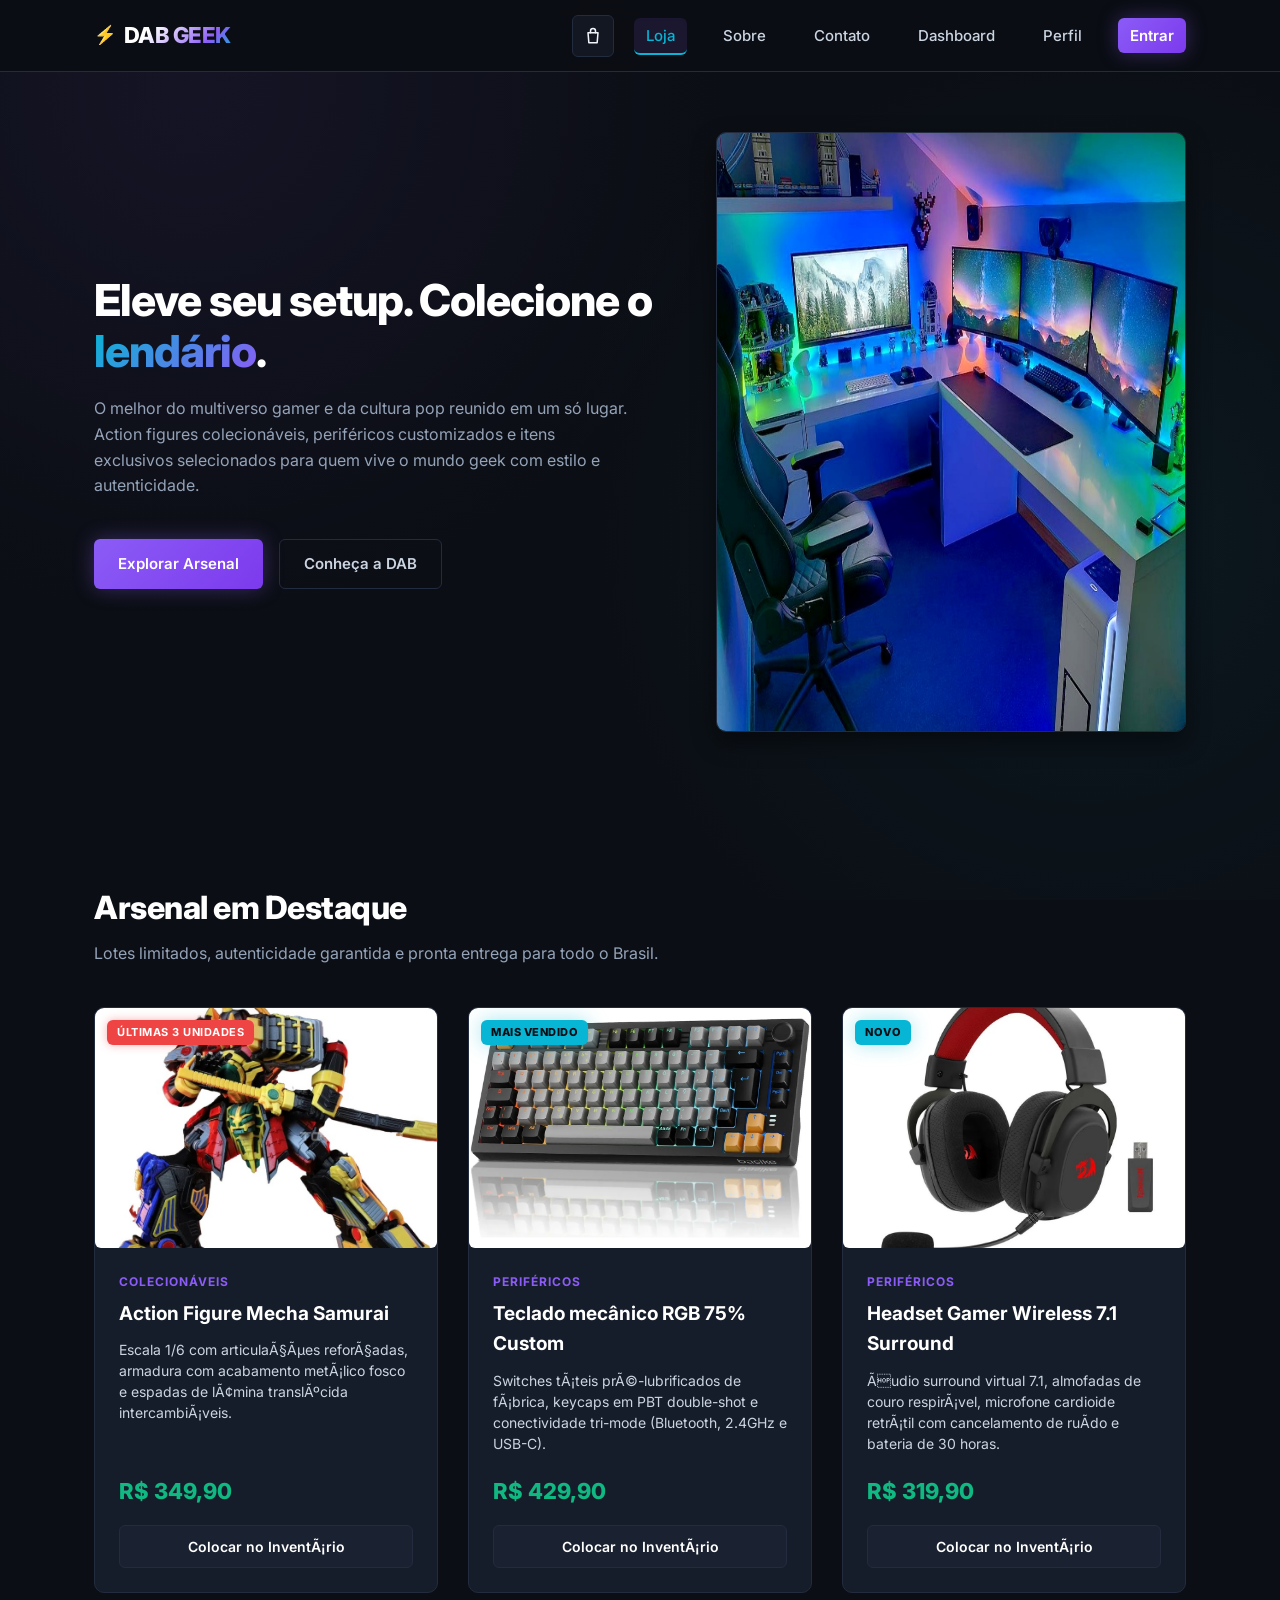
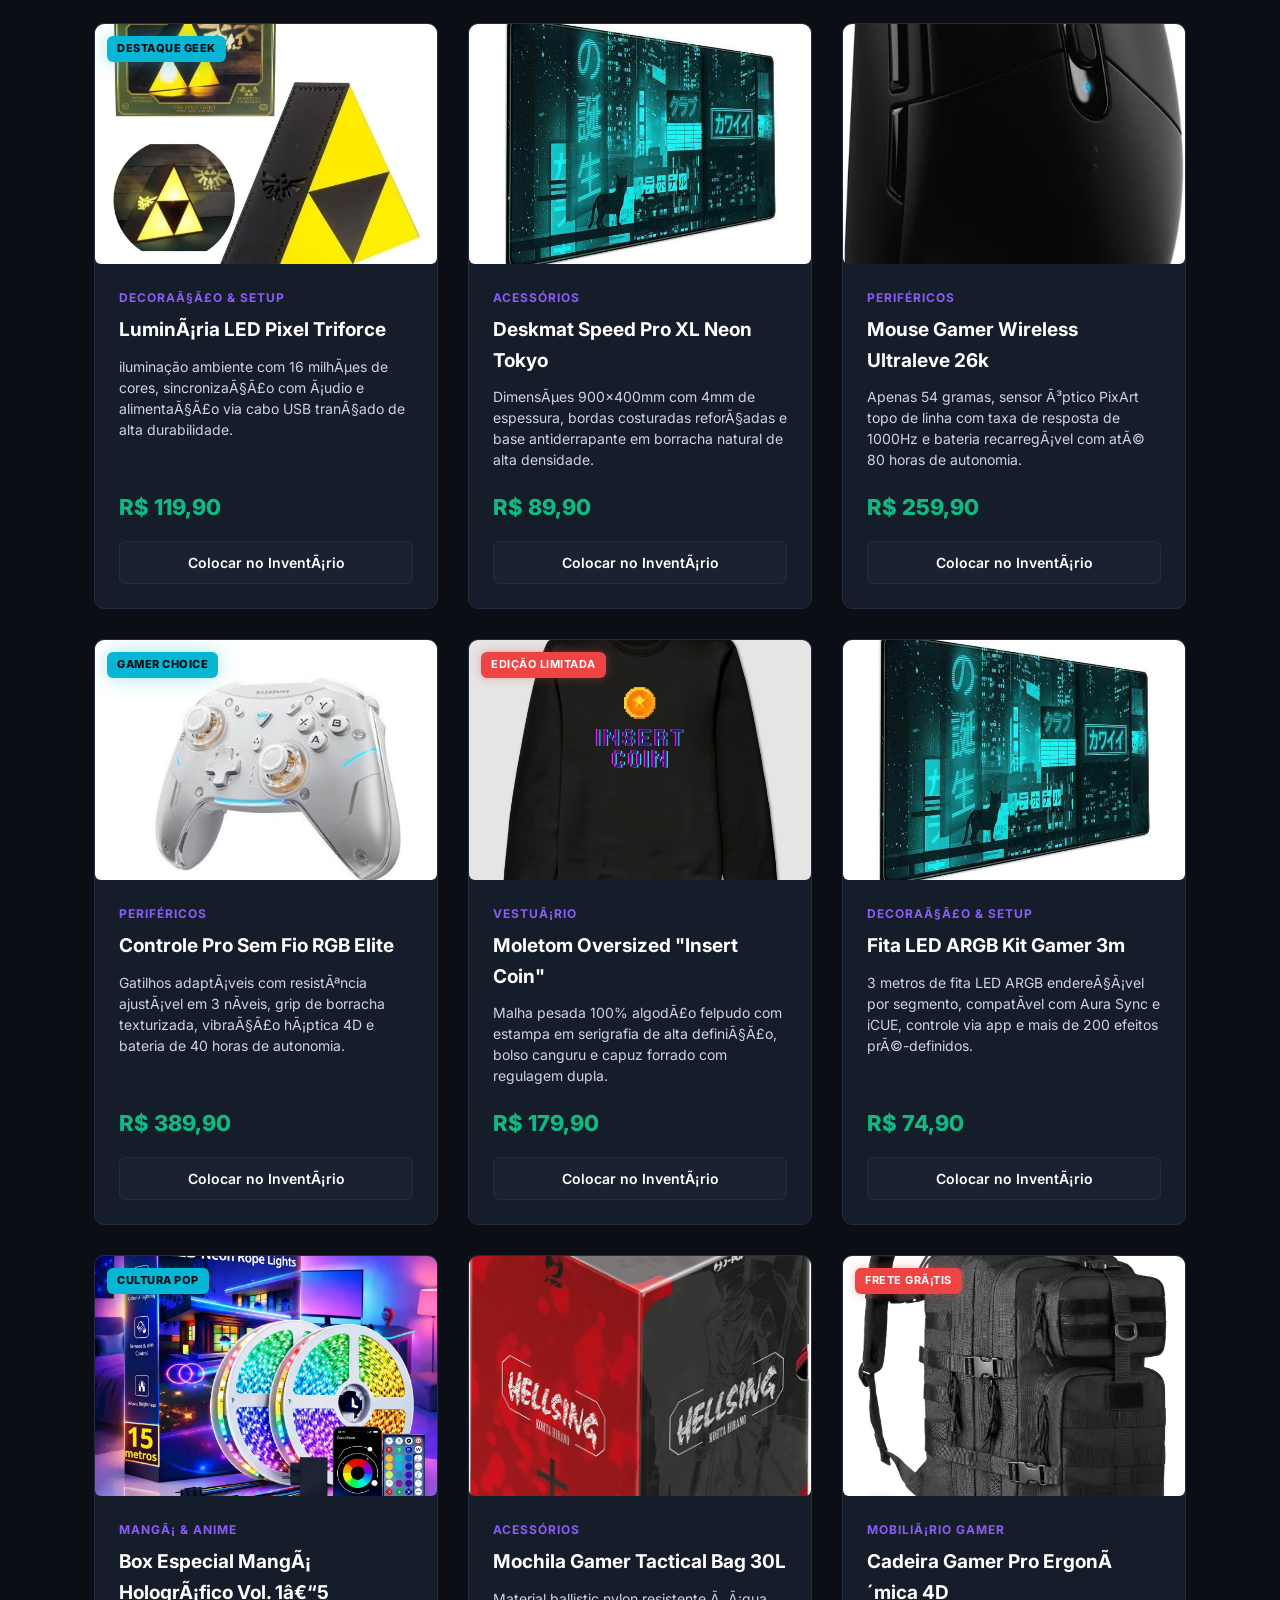
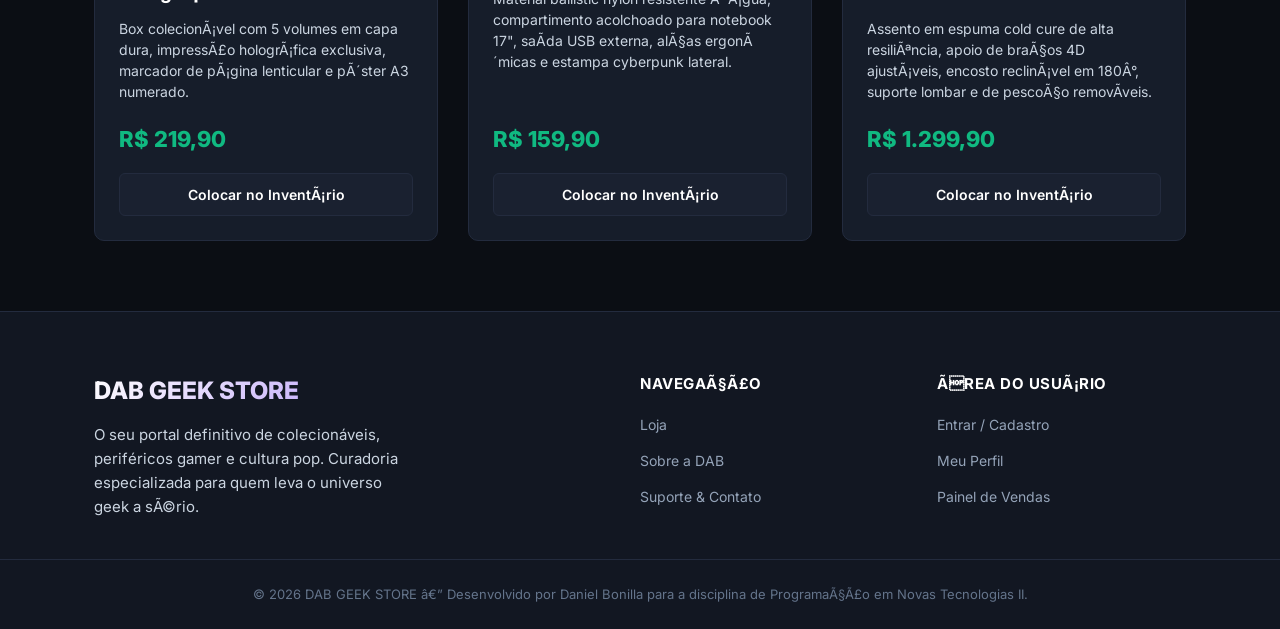
==== commit 6f04e1c0: "últimos ajustes" ====
--- a/index.html
+++ b/index.html
@@ -3,17 +3,17 @@
 <head>
   <meta charset="UTF-8">
   <meta name="viewport" content="width=device-width, initial-scale=1.0">
-  <title>DAB GEEK STORE â€” ColecionÃ¡veis, Setup & Universo Geek</title>
-  <meta name="description" content="Action figures, teclados mecÃ¢nicos, headsets gamer, luminÃ¡rias de LED, vestuÃ¡rio e itens colecionÃ¡veis selecionados por Daniel Bonilla.">
+  <title>DAB GEEK STORE â€” colecionáveis, Setup & Universo Geek</title>
+  <meta name="description" content="Action figures, teclados mecânicos, headsets gamer, luminÃ¡rias de LED, vestuÃ¡rio e itens colecionáveis selecionados por Daniel Bonilla.">
   <meta property="og:type" content="website">
-  <meta property="og:title" content="DAB GEEK STORE â€” ColecionÃ¡veis & Universo Geek">
-  <meta property="og:description" content="Action figures oficiais, perifÃ©ricos de ponta e vestuÃ¡rio gamer com envio para todo o Brasil.">
+  <meta property="og:title" content="DAB GEEK STORE â€” colecionáveis & Universo Geek">
+  <meta property="og:description" content="Action figures oficiais, periféricos de ponta e vestuÃ¡rio gamer com envio para todo o Brasil.">
   <meta property="og:image" content="assets/img/img13.jpg">
   <meta property="og:url" content="https://ddabnll.github.io/dab-geek-store/">
   <meta property="og:locale" content="pt_BR">
   <meta name="twitter:card" content="summary_large_image">
-  <meta name="twitter:title" content="DAB GEEK STORE â€” ColecionÃ¡veis & Universo Geek">
-  <meta name="twitter:description" content="Action figures oficiais, perifÃ©ricos de ponta e vestuÃ¡rio gamer com envio para todo o Brasil.">
+  <meta name="twitter:title" content="DAB GEEK STORE â€” colecionáveis & Universo Geek">
+  <meta name="twitter:description" content="Action figures oficiais, periféricos de ponta e vestuÃ¡rio gamer com envio para todo o Brasil.">
   <link rel="icon" type="image/svg+xml" href="favicon.svg">
   <link rel="preconnect" href="https://fonts.googleapis.com">
   <link rel="preconnect" href="https://fonts.gstatic.com" crossorigin>
@@ -73,17 +73,17 @@
     <section class="hero">
       <div class="container hero-grade">
         <div>
-          <h1>Eleve seu setup. Colecione o <span>lendÃ¡rio</span>.</h1>
-          <p class="texto-apoio hero-texto">O melhor do multiverso gamer e da cultura pop reunido em um sÃ³ lugar. Action figures colecionÃ¡veis, perifÃ©ricos customizados e itens exclusivos selecionados para quem vive o mundo geek com estilo e autenticidade.</p>
+          <h1>Eleve seu setup. Colecione o <span>lendário</span>.</h1>
+          <p class="texto-apoio hero-texto">O melhor do multiverso gamer e da cultura pop reunido em um só lugar. Action figures colecionáveis, periféricos customizados e itens exclusivos selecionados para quem vive o mundo geek com estilo e autenticidade.</p>
           <div class="hero-acoes">
             <a href="#vitrine" class="btn btn-primario">Explorar Arsenal</a>
-            <a href="sobre.html" class="btn btn-contorno">ConheÃ§a a DAB</a>
+            <a href="sobre.html" class="btn btn-contorno">Conheça a DAB</a>
           </div>
         </div>
         <div class="hero-visual">
           <img
             src="assets/img/img1.jpg"
-            alt="Setup gamer cyberpunk com teclado mecÃ¢nico RGB, monitor ultrawide e iluminaÃ§Ã£o neon"
+            alt="Setup gamer cyberpunk com teclado mecânico RGB, monitor ultrawide e iluminação neon"
             width="800"
             height="600"
             fetchpriority="high"
@@ -103,15 +103,15 @@
           
           <article class="card-produto">
             <div class="card-produto-imagem">
-              <span class="tag-estoque tag-estoque--urgente">Ãšltimas 3 unidades</span>
+              <span class="tag-estoque tag-estoque--urgente">Últimas 3 unidades</span>
               <img
                 src="assets/img/img2.jpg"
-                alt="Action Figure Mecha Samurai Cyberpunk ediÃ§Ã£o de colecionador em escala 1/6 com armadura metÃ¡lica"
-                width="400" height="300" loading="lazy" decoding="async"
-              >
-            </div>
-            <div class="card-produto-corpo">
-              <span class="categoria">ColecionÃ¡veis</span>
+                alt="Action Figure Mecha Samurai Cyberpunk edição de colecionador em escala 1/6 com armadura metálica"
+                width="400" height="300" loading="lazy" decoding="async"
+              >
+            </div>
+            <div class="card-produto-corpo">
+              <span class="categoria">colecionáveis</span>
               <h3>Action Figure Mecha Samurai</h3>
               <p class="card-produto-descricao">Escala 1/6 com articulaÃ§Ãµes reforÃ§adas, armadura com acabamento metÃ¡lico fosco e espadas de lÃ¢mina translÃºcida intercambiÃ¡veis.</p>
               <p class="preco">R$ 349,90</p>
@@ -125,16 +125,16 @@
               <span class="tag-estoque tag-estoque--popular">Mais Vendido</span>
               <img
                 src="assets/img/img3.jpg"
-                alt="Teclado mecÃ¢nico compacto 75% com iluminaÃ§Ã£o RGB por tecla e keycaps em PBT"
-                width="400" height="300" loading="lazy" decoding="async"
-              >
-            </div>
-            <div class="card-produto-corpo">
-              <span class="categoria">PerifÃ©ricos</span>
-              <h3>Teclado MecÃ¢nico RGB 75% Custom</h3>
+                alt="Teclado mecânico compacto 75% com iluminação RGB por tecla e keycaps em PBT"
+                width="400" height="300" loading="lazy" decoding="async"
+              >
+            </div>
+            <div class="card-produto-corpo">
+              <span class="categoria">periféricos</span>
+              <h3>Teclado mecânico RGB 75% Custom</h3>
               <p class="card-produto-descricao">Switches tÃ¡teis prÃ©-lubrificados de fÃ¡brica, keycaps em PBT double-shot e conectividade tri-mode (Bluetooth, 2.4GHz e USB-C).</p>
               <p class="preco">R$ 429,90</p>
-              <button type="button" data-produto-id="teclado-rgb-75" data-produto-nome="Teclado MecÃ¢nico RGB 75% Custom" data-produto-preco="429.90" aria-label="Colocar Teclado MecÃ¢nico no inventÃ¡rio">Colocar no InventÃ¡rio</button>
+              <button type="button" data-produto-id="teclado-rgb-75" data-produto-nome="Teclado mecânico RGB 75% Custom" data-produto-preco="429.90" aria-label="Colocar Teclado mecânico no inventÃ¡rio">Colocar no InventÃ¡rio</button>
             </div>
           </article>
 
@@ -144,12 +144,12 @@
               <span class="tag-estoque tag-estoque--popular">Novo</span>
               <img
                 src="assets/img/img4.jpg"
-                alt="Headset gamer sem fio com iluminaÃ§Ã£o RGB, almofadas de memory foam e som surround 7.1"
-                width="400" height="300" loading="lazy" decoding="async"
-              >
-            </div>
-            <div class="card-produto-corpo">
-              <span class="categoria">PerifÃ©ricos</span>
+                alt="Headset gamer sem fio com iluminação RGB, almofadas de memory foam e som surround 7.1"
+                width="400" height="300" loading="lazy" decoding="async"
+              >
+            </div>
+            <div class="card-produto-corpo">
+              <span class="categoria">periféricos</span>
               <h3>Headset Gamer Wireless 7.1 Surround</h3>
               <p class="card-produto-descricao">Ãudio surround virtual 7.1, almofadas de couro respirÃ¡vel, microfone cardioide retrÃ¡til com cancelamento de ruÃ­do e bateria de 30 horas.</p>
               <p class="preco">R$ 319,90</p>
@@ -170,7 +170,7 @@
             <div class="card-produto-corpo">
               <span class="categoria">DecoraÃ§Ã£o & Setup</span>
               <h3>LuminÃ¡ria LED Pixel Triforce</h3>
-              <p class="card-produto-descricao">IluminaÃ§Ã£o ambiente com 16 milhÃµes de cores, sincronizaÃ§Ã£o com Ã¡udio e alimentaÃ§Ã£o via cabo USB tranÃ§ado de alta durabilidade.</p>
+              <p class="card-produto-descricao">iluminação ambiente com 16 milhÃµes de cores, sincronizaÃ§Ã£o com Ã¡udio e alimentaÃ§Ã£o via cabo USB tranÃ§ado de alta durabilidade.</p>
               <p class="preco">R$ 119,90</p>
               <button type="button" data-produto-id="luminaria-pixel" data-produto-nome="LuminÃ¡ria LED Pixel Triforce" data-produto-preco="119.90" aria-label="Colocar LuminÃ¡ria LED no inventÃ¡rio">Colocar no InventÃ¡rio</button>
             </div>
@@ -186,7 +186,7 @@
               >
             </div>
             <div class="card-produto-corpo">
-              <span class="categoria">AcessÃ³rios</span>
+              <span class="categoria">Acessórios</span>
               <h3>Deskmat Speed Pro XL Neon Tokyo</h3>
               <p class="card-produto-descricao">DimensÃµes 900x400mm com 4mm de espessura, bordas costuradas reforÃ§adas e base antiderrapante em borracha natural de alta densidade.</p>
               <p class="preco">R$ 89,90</p>
@@ -204,7 +204,7 @@
               >
             </div>
             <div class="card-produto-corpo">
-              <span class="categoria">PerifÃ©ricos</span>
+              <span class="categoria">periféricos</span>
               <h3>Mouse Gamer Wireless Ultraleve 26k</h3>
               <p class="card-produto-descricao">Apenas 54 gramas, sensor Ã³ptico PixArt topo de linha com taxa de resposta de 1000Hz e bateria recarregÃ¡vel com atÃ© 80 horas de autonomia.</p>
               <p class="preco">R$ 259,90</p>
@@ -223,7 +223,7 @@
               >
             </div>
             <div class="card-produto-corpo">
-              <span class="categoria">PerifÃ©ricos</span>
+              <span class="categoria">periféricos</span>
               <h3>Controle Pro Sem Fio RGB Elite</h3>
               <p class="card-produto-descricao">Gatilhos adaptÃ¡veis com resistÃªncia ajustÃ¡vel em 3 nÃ­veis, grip de borracha texturizada, vibraÃ§Ã£o hÃ¡ptica 4D e bateria de 40 horas de autonomia.</p>
               <p class="preco">R$ 389,90</p>
@@ -234,7 +234,7 @@
           
           <article class="card-produto">
             <div class="card-produto-imagem">
-              <span class="tag-estoque tag-estoque--urgente">EdiÃ§Ã£o Limitada</span>
+              <span class="tag-estoque tag-estoque--urgente">edição Limitada</span>
               <img
                 src="assets/img/img9.jpg"
                 alt="Moletom oversized preto com estampa retro pixel art arcade em serigrafia de alta definiÃ§Ã£o"
@@ -297,7 +297,7 @@
               >
             </div>
             <div class="card-produto-corpo">
-              <span class="categoria">AcessÃ³rios</span>
+              <span class="categoria">Acessórios</span>
               <h3>Mochila Gamer Tactical Bag 30L</h3>
               <p class="card-produto-descricao">Material ballistic nylon resistente Ã  Ã¡gua, compartimento acolchoado para notebook 17", saÃ­da USB externa, alÃ§as ergonÃ´micas e estampa cyberpunk lateral.</p>
               <p class="preco">R$ 159,90</p>
@@ -334,7 +334,7 @@
     <div class="container rodape-grade">
       <div>
         <p class="rodape-marca">DAB GEEK STORE</p>
-        <p class="rodape-marca-texto">O seu portal definitivo de colecionÃ¡veis, perifÃ©ricos gamer e cultura pop. Curadoria especializada para quem leva o universo geek a sÃ©rio.</p>
+        <p class="rodape-marca-texto">O seu portal definitivo de colecionáveis, periféricos gamer e cultura pop. Curadoria especializada para quem leva o universo geek a sÃ©rio.</p>
       </div>
       <div class="rodape-coluna">
         <h4>NavegaÃ§Ã£o</h4>
@@ -362,3 +362,4 @@
 </body>
 </html>
 
+
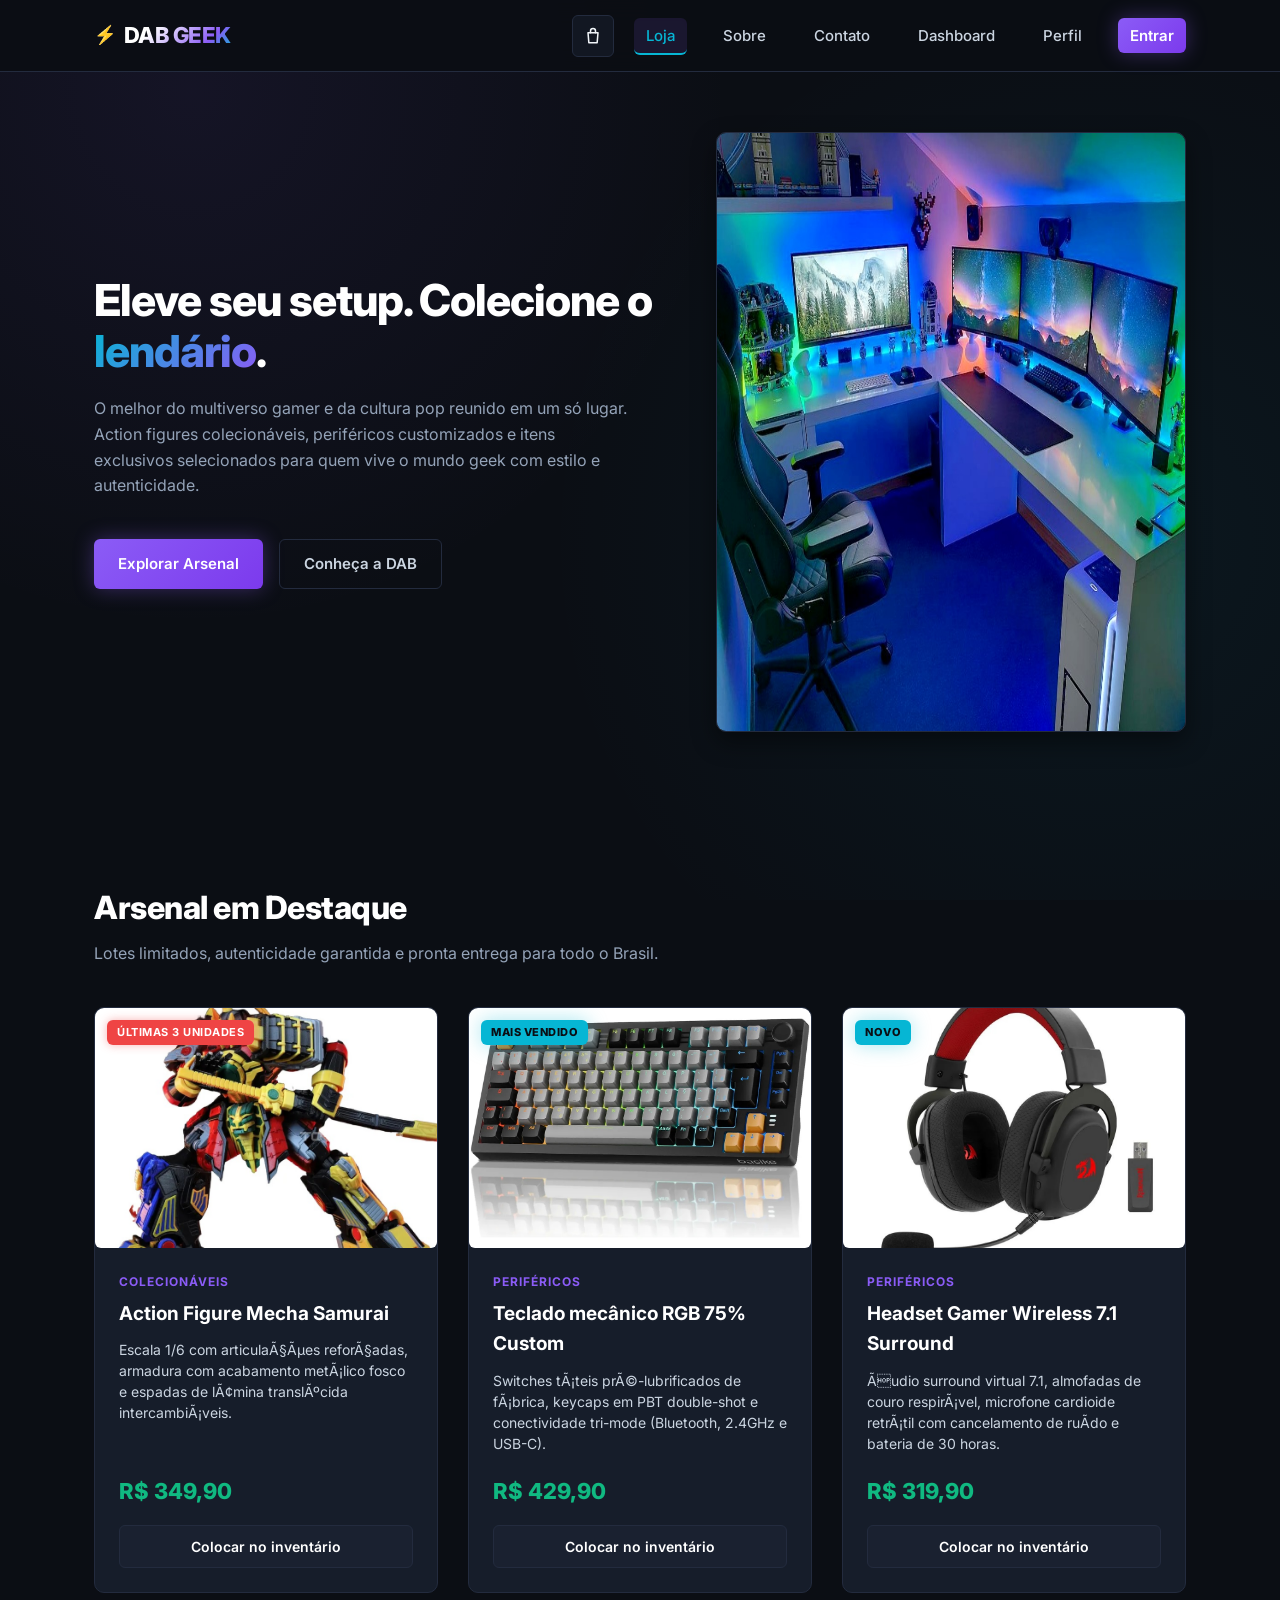
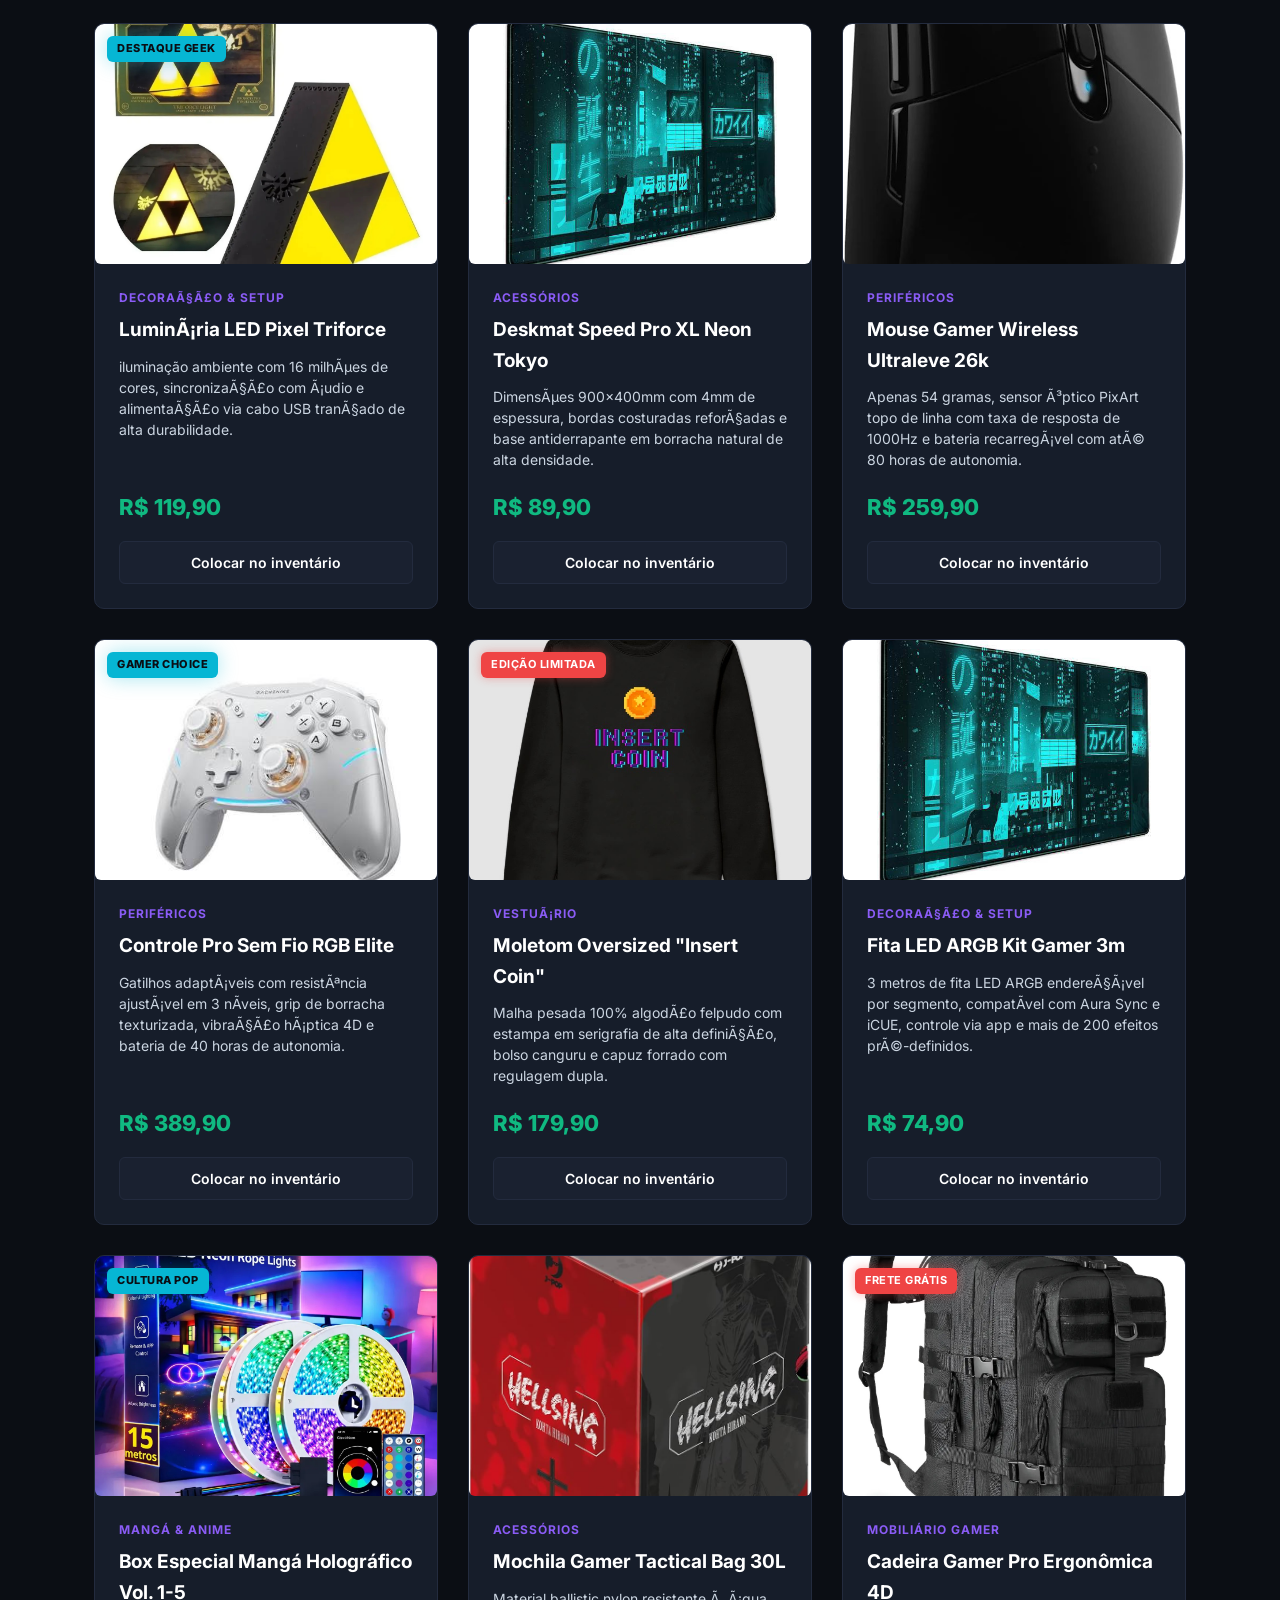
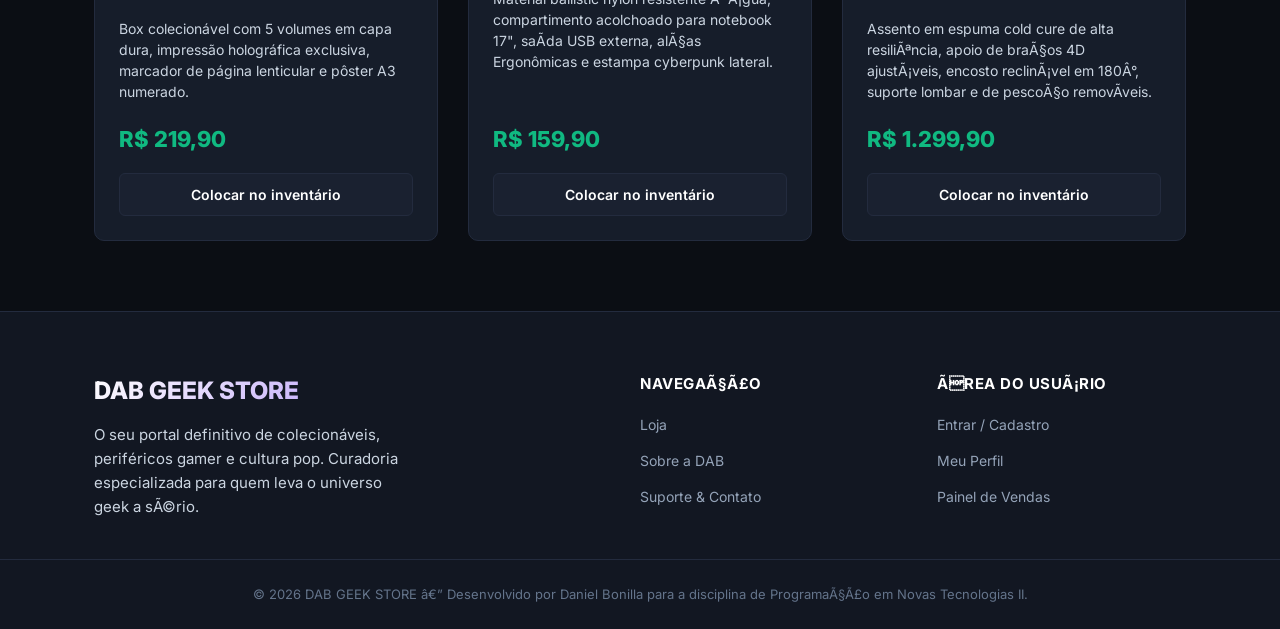
==== commit d48d49c6: "últimos ajustes" ====
--- a/index.html
+++ b/index.html
@@ -28,7 +28,7 @@
     <div class="container">
       <a href="index.html" class="marca">DAB GEEK</a>
       <div class="nav-direita">
-        <button type="button" class="nav-carrinho" id="botao-carrinho" aria-haspopup="dialog" aria-expanded="false" aria-controls="painel-carrinho" aria-label="Abrir inventÃ¡rio, 0 itens">
+        <button type="button" class="nav-carrinho" id="botao-carrinho" aria-haspopup="dialog" aria-expanded="false" aria-controls="painel-carrinho" aria-label="Abrir inventário, 0 itens">
           <svg width="20" height="20" viewBox="0 0 24 24" fill="none" stroke="currentColor" stroke-width="1.8" stroke-linecap="round" stroke-linejoin="round" aria-hidden="true">
             <path d="M6 8h12l-1 12H7L6 8z"></path>
             <path d="M9 8V6a3 3 0 0 1 6 0v2"></path>
@@ -52,10 +52,10 @@
 
   
   <div class="carrinho-fundo" id="fundo-carrinho" hidden></div>
-  <aside class="carrinho-painel" id="painel-carrinho" role="dialog" aria-modal="true" aria-label="Seu inventÃ¡rio de compras" hidden>
+  <aside class="carrinho-painel" id="painel-carrinho" role="dialog" aria-modal="true" aria-label="Seu inventário de compras" hidden>
     <div class="carrinho-cabecalho">
-      <h2>Seu InventÃ¡rio</h2>
-      <button type="button" class="carrinho-fechar" id="fechar-carrinho" aria-label="Fechar inventÃ¡rio">&times;</button>
+      <h2>Seu inventário</h2>
+      <button type="button" class="carrinho-fechar" id="fechar-carrinho" aria-label="Fechar inventário">&times;</button>
     </div>
     <div class="carrinho-lista" id="lista-carrinho"></div>
     <div class="carrinho-rodape">
@@ -115,7 +115,7 @@
               <h3>Action Figure Mecha Samurai</h3>
               <p class="card-produto-descricao">Escala 1/6 com articulaÃ§Ãµes reforÃ§adas, armadura com acabamento metÃ¡lico fosco e espadas de lÃ¢mina translÃºcida intercambiÃ¡veis.</p>
               <p class="preco">R$ 349,90</p>
-              <button type="button" data-produto-id="mecha-samurai" data-produto-nome="Action Figure Mecha Samurai" data-produto-preco="349.90" aria-label="Colocar Action Figure Mecha Samurai no inventÃ¡rio">Colocar no InventÃ¡rio</button>
+              <button type="button" data-produto-id="mecha-samurai" data-produto-nome="Action Figure Mecha Samurai" data-produto-preco="349.90" aria-label="Colocar Action Figure Mecha Samurai no inventário">Colocar no inventário</button>
             </div>
           </article>
 
@@ -134,7 +134,7 @@
               <h3>Teclado mecânico RGB 75% Custom</h3>
               <p class="card-produto-descricao">Switches tÃ¡teis prÃ©-lubrificados de fÃ¡brica, keycaps em PBT double-shot e conectividade tri-mode (Bluetooth, 2.4GHz e USB-C).</p>
               <p class="preco">R$ 429,90</p>
-              <button type="button" data-produto-id="teclado-rgb-75" data-produto-nome="Teclado mecânico RGB 75% Custom" data-produto-preco="429.90" aria-label="Colocar Teclado mecânico no inventÃ¡rio">Colocar no InventÃ¡rio</button>
+              <button type="button" data-produto-id="teclado-rgb-75" data-produto-nome="Teclado mecânico RGB 75% Custom" data-produto-preco="429.90" aria-label="Colocar Teclado mecânico no inventário">Colocar no inventário</button>
             </div>
           </article>
 
@@ -153,7 +153,7 @@
               <h3>Headset Gamer Wireless 7.1 Surround</h3>
               <p class="card-produto-descricao">Ãudio surround virtual 7.1, almofadas de couro respirÃ¡vel, microfone cardioide retrÃ¡til com cancelamento de ruÃ­do e bateria de 30 horas.</p>
               <p class="preco">R$ 319,90</p>
-              <button type="button" data-produto-id="headset-wireless" data-produto-nome="Headset Gamer Wireless 7.1" data-produto-preco="319.90" aria-label="Colocar Headset Gamer no inventÃ¡rio">Colocar no InventÃ¡rio</button>
+              <button type="button" data-produto-id="headset-wireless" data-produto-nome="Headset Gamer Wireless 7.1" data-produto-preco="319.90" aria-label="Colocar Headset Gamer no inventário">Colocar no inventário</button>
             </div>
           </article>
 
@@ -172,7 +172,7 @@
               <h3>LuminÃ¡ria LED Pixel Triforce</h3>
               <p class="card-produto-descricao">iluminação ambiente com 16 milhÃµes de cores, sincronizaÃ§Ã£o com Ã¡udio e alimentaÃ§Ã£o via cabo USB tranÃ§ado de alta durabilidade.</p>
               <p class="preco">R$ 119,90</p>
-              <button type="button" data-produto-id="luminaria-pixel" data-produto-nome="LuminÃ¡ria LED Pixel Triforce" data-produto-preco="119.90" aria-label="Colocar LuminÃ¡ria LED no inventÃ¡rio">Colocar no InventÃ¡rio</button>
+              <button type="button" data-produto-id="luminaria-pixel" data-produto-nome="LuminÃ¡ria LED Pixel Triforce" data-produto-preco="119.90" aria-label="Colocar LuminÃ¡ria LED no inventário">Colocar no inventário</button>
             </div>
           </article>
 
@@ -190,7 +190,7 @@
               <h3>Deskmat Speed Pro XL Neon Tokyo</h3>
               <p class="card-produto-descricao">DimensÃµes 900x400mm com 4mm de espessura, bordas costuradas reforÃ§adas e base antiderrapante em borracha natural de alta densidade.</p>
               <p class="preco">R$ 89,90</p>
-              <button type="button" data-produto-id="deskmat-neon" data-produto-nome="Deskmat Speed Pro XL Neon Tokyo" data-produto-preco="89.90" aria-label="Colocar Deskmat no inventÃ¡rio">Colocar no InventÃ¡rio</button>
+              <button type="button" data-produto-id="deskmat-neon" data-produto-nome="Deskmat Speed Pro XL Neon Tokyo" data-produto-preco="89.90" aria-label="Colocar Deskmat no inventário">Colocar no inventário</button>
             </div>
           </article>
 
@@ -208,7 +208,7 @@
               <h3>Mouse Gamer Wireless Ultraleve 26k</h3>
               <p class="card-produto-descricao">Apenas 54 gramas, sensor Ã³ptico PixArt topo de linha com taxa de resposta de 1000Hz e bateria recarregÃ¡vel com atÃ© 80 horas de autonomia.</p>
               <p class="preco">R$ 259,90</p>
-              <button type="button" data-produto-id="mouse-wireless" data-produto-nome="Mouse Gamer Wireless Ultraleve" data-produto-preco="259.90" aria-label="Colocar Mouse Gamer no inventÃ¡rio">Colocar no InventÃ¡rio</button>
+              <button type="button" data-produto-id="mouse-wireless" data-produto-nome="Mouse Gamer Wireless Ultraleve" data-produto-preco="259.90" aria-label="Colocar Mouse Gamer no inventário">Colocar no inventário</button>
             </div>
           </article>
 
@@ -227,7 +227,7 @@
               <h3>Controle Pro Sem Fio RGB Elite</h3>
               <p class="card-produto-descricao">Gatilhos adaptÃ¡veis com resistÃªncia ajustÃ¡vel em 3 nÃ­veis, grip de borracha texturizada, vibraÃ§Ã£o hÃ¡ptica 4D e bateria de 40 horas de autonomia.</p>
               <p class="preco">R$ 389,90</p>
-              <button type="button" data-produto-id="controle-pro-rgb" data-produto-nome="Controle Pro Sem Fio RGB Elite" data-produto-preco="389.90" aria-label="Colocar Controle Pro no inventÃ¡rio">Colocar no InventÃ¡rio</button>
+              <button type="button" data-produto-id="controle-pro-rgb" data-produto-nome="Controle Pro Sem Fio RGB Elite" data-produto-preco="389.90" aria-label="Colocar Controle Pro no inventário">Colocar no inventário</button>
             </div>
           </article>
 
@@ -246,7 +246,7 @@
               <h3>Moletom Oversized "Insert Coin"</h3>
               <p class="card-produto-descricao">Malha pesada 100% algodÃ£o felpudo com estampa em serigrafia de alta definiÃ§Ã£o, bolso canguru e capuz forrado com regulagem dupla.</p>
               <p class="preco">R$ 179,90</p>
-              <button type="button" data-produto-id="moletom-insert-coin" data-produto-nome="Moletom Oversized Insert Coin" data-produto-preco="179.90" aria-label="Colocar Moletom no inventÃ¡rio">Colocar no InventÃ¡rio</button>
+              <button type="button" data-produto-id="moletom-insert-coin" data-produto-nome="Moletom Oversized Insert Coin" data-produto-preco="179.90" aria-label="Colocar Moletom no inventário">Colocar no inventário</button>
             </div>
           </article>
 
@@ -264,7 +264,7 @@
               <h3>Fita LED ARGB Kit Gamer 3m</h3>
               <p class="card-produto-descricao">3 metros de fita LED ARGB endereÃ§Ã¡vel por segmento, compatÃ­vel com Aura Sync e iCUE, controle via app e mais de 200 efeitos prÃ©-definidos.</p>
               <p class="preco">R$ 74,90</p>
-              <button type="button" data-produto-id="fita-led-argb" data-produto-nome="Fita LED ARGB Kit Gamer 3m" data-produto-preco="74.90" aria-label="Colocar Fita LED no inventÃ¡rio">Colocar no InventÃ¡rio</button>
+              <button type="button" data-produto-id="fita-led-argb" data-produto-nome="Fita LED ARGB Kit Gamer 3m" data-produto-preco="74.90" aria-label="Colocar Fita LED no inventário">Colocar no inventário</button>
             </div>
           </article>
 
@@ -274,16 +274,16 @@
               <span class="tag-estoque tag-estoque--popular">Cultura Pop</span>
               <img
                 src="assets/img/img10.jpg"
-                alt="Box especial colecionÃ¡vel de mangÃ¡s com capa hologrÃ¡fica e pÃ´ster exclusivo incluso"
-                width="400" height="300" loading="lazy" decoding="async"
-              >
-            </div>
-            <div class="card-produto-corpo">
-              <span class="categoria">MangÃ¡ & Anime</span>
-              <h3>Box Especial MangÃ¡ HologrÃ¡fico Vol. 1â€“5</h3>
-              <p class="card-produto-descricao">Box colecionÃ¡vel com 5 volumes em capa dura, impressÃ£o hologrÃ¡fica exclusiva, marcador de pÃ¡gina lenticular e pÃ´ster A3 numerado.</p>
+                alt="Box especial colecionável de mangás com capa holográfica e pôster exclusivo incluso"
+                width="400" height="300" loading="lazy" decoding="async"
+              >
+            </div>
+            <div class="card-produto-corpo">
+              <span class="categoria">Mangá & Anime</span>
+              <h3>Box Especial Mangá Holográfico Vol. 1-5</h3>
+              <p class="card-produto-descricao">Box colecionável com 5 volumes em capa dura, impressão holográfica exclusiva, marcador de página lenticular e pôster A3 numerado.</p>
               <p class="preco">R$ 219,90</p>
-              <button type="button" data-produto-id="box-manga-holo" data-produto-nome="Box Especial MangÃ¡ HologrÃ¡fico Vol. 1â€“5" data-produto-preco="219.90" aria-label="Colocar Box de MangÃ¡ no inventÃ¡rio">Colocar no InventÃ¡rio</button>
+              <button type="button" data-produto-id="box-manga-holo" data-produto-nome="Box Especial Mangá Holográfico Vol. 1-5" data-produto-preco="219.90" aria-label="Colocar Box de Mangá no inventário">Colocar no inventário</button>
             </div>
           </article>
 
@@ -299,28 +299,28 @@
             <div class="card-produto-corpo">
               <span class="categoria">Acessórios</span>
               <h3>Mochila Gamer Tactical Bag 30L</h3>
-              <p class="card-produto-descricao">Material ballistic nylon resistente Ã  Ã¡gua, compartimento acolchoado para notebook 17", saÃ­da USB externa, alÃ§as ergonÃ´micas e estampa cyberpunk lateral.</p>
+              <p class="card-produto-descricao">Material ballistic nylon resistente Ã  Ã¡gua, compartimento acolchoado para notebook 17", saÃ­da USB externa, alÃ§as Ergonômicas e estampa cyberpunk lateral.</p>
               <p class="preco">R$ 159,90</p>
-              <button type="button" data-produto-id="mochila-gamer" data-produto-nome="Mochila Gamer Tactical Bag 30L" data-produto-preco="159.90" aria-label="Colocar Mochila Gamer no inventÃ¡rio">Colocar no InventÃ¡rio</button>
-            </div>
-          </article>
-
-          
-          <article class="card-produto">
-            <div class="card-produto-imagem">
-              <span class="tag-estoque tag-estoque--urgente">Frete GrÃ¡tis</span>
+              <button type="button" data-produto-id="mochila-gamer" data-produto-nome="Mochila Gamer Tactical Bag 30L" data-produto-preco="159.90" aria-label="Colocar Mochila Gamer no inventário">Colocar no inventário</button>
+            </div>
+          </article>
+
+          
+          <article class="card-produto">
+            <div class="card-produto-imagem">
+              <span class="tag-estoque tag-estoque--urgente">Frete grátis</span>
               <img
                 src="assets/img/img12.jpg"
-                alt="Cadeira gamer ergonÃ´mica em couro PU preto e vermelho com apoio lombar e de pescoÃ§o"
-                width="400" height="300" loading="lazy" decoding="async"
-              >
-            </div>
-            <div class="card-produto-corpo">
-              <span class="categoria">MobiliÃ¡rio Gamer</span>
-              <h3>Cadeira Gamer Pro ErgonÃ´mica 4D</h3>
+                alt="Cadeira gamer Ergonômica em couro PU preto e vermelho com apoio lombar e de pescoÃ§o"
+                width="400" height="300" loading="lazy" decoding="async"
+              >
+            </div>
+            <div class="card-produto-corpo">
+              <span class="categoria">Mobiliário Gamer</span>
+              <h3>Cadeira Gamer Pro Ergonômica 4D</h3>
               <p class="card-produto-descricao">Assento em espuma cold cure de alta resiliÃªncia, apoio de braÃ§os 4D ajustÃ¡veis, encosto reclinÃ¡vel em 180Â°, suporte lombar e de pescoÃ§o removÃ­veis.</p>
               <p class="preco">R$ 1.299,90</p>
-              <button type="button" data-produto-id="cadeira-gamer-pro" data-produto-nome="Cadeira Gamer Pro ErgonÃ´mica 4D" data-produto-preco="1299.90" aria-label="Colocar Cadeira Gamer no inventÃ¡rio">Colocar no InventÃ¡rio</button>
+              <button type="button" data-produto-id="cadeira-gamer-pro" data-produto-nome="Cadeira Gamer Pro Ergonômica 4D" data-produto-preco="1299.90" aria-label="Colocar Cadeira Gamer no inventário">Colocar no inventário</button>
             </div>
           </article>
 
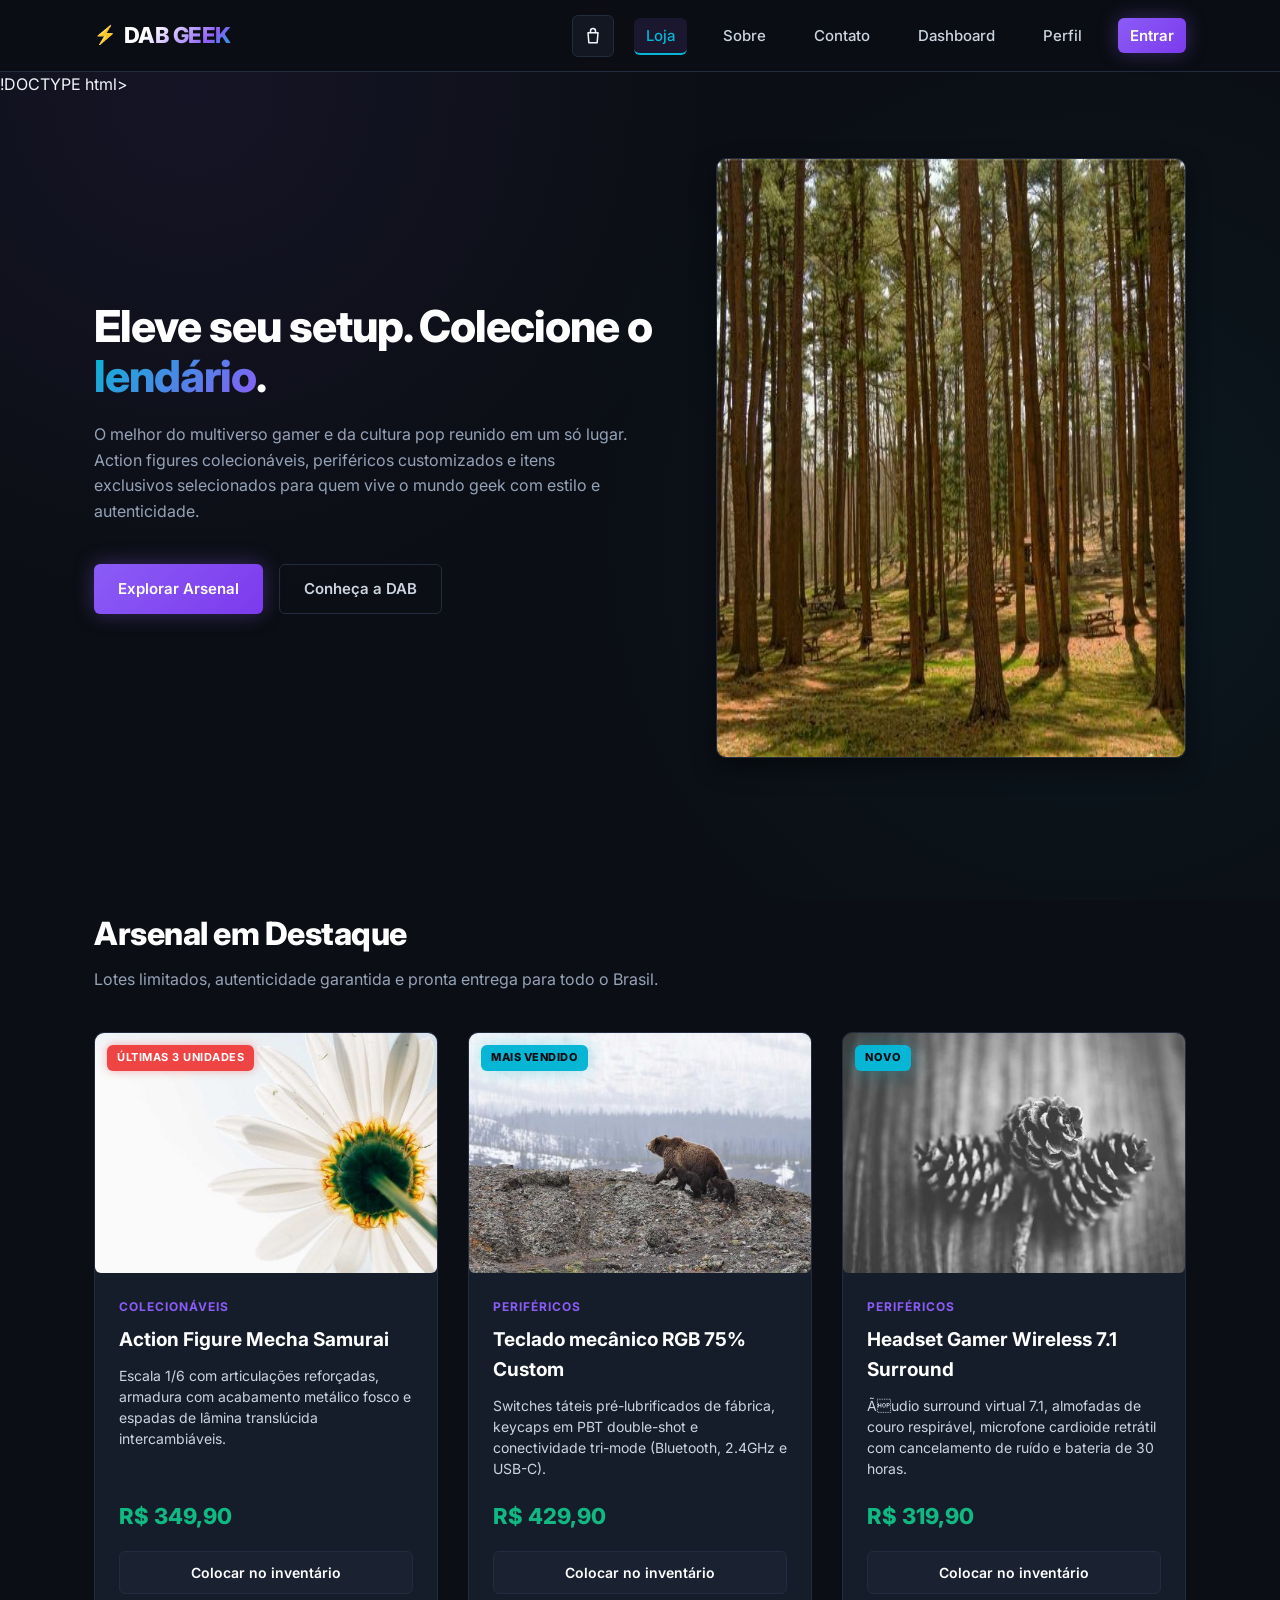
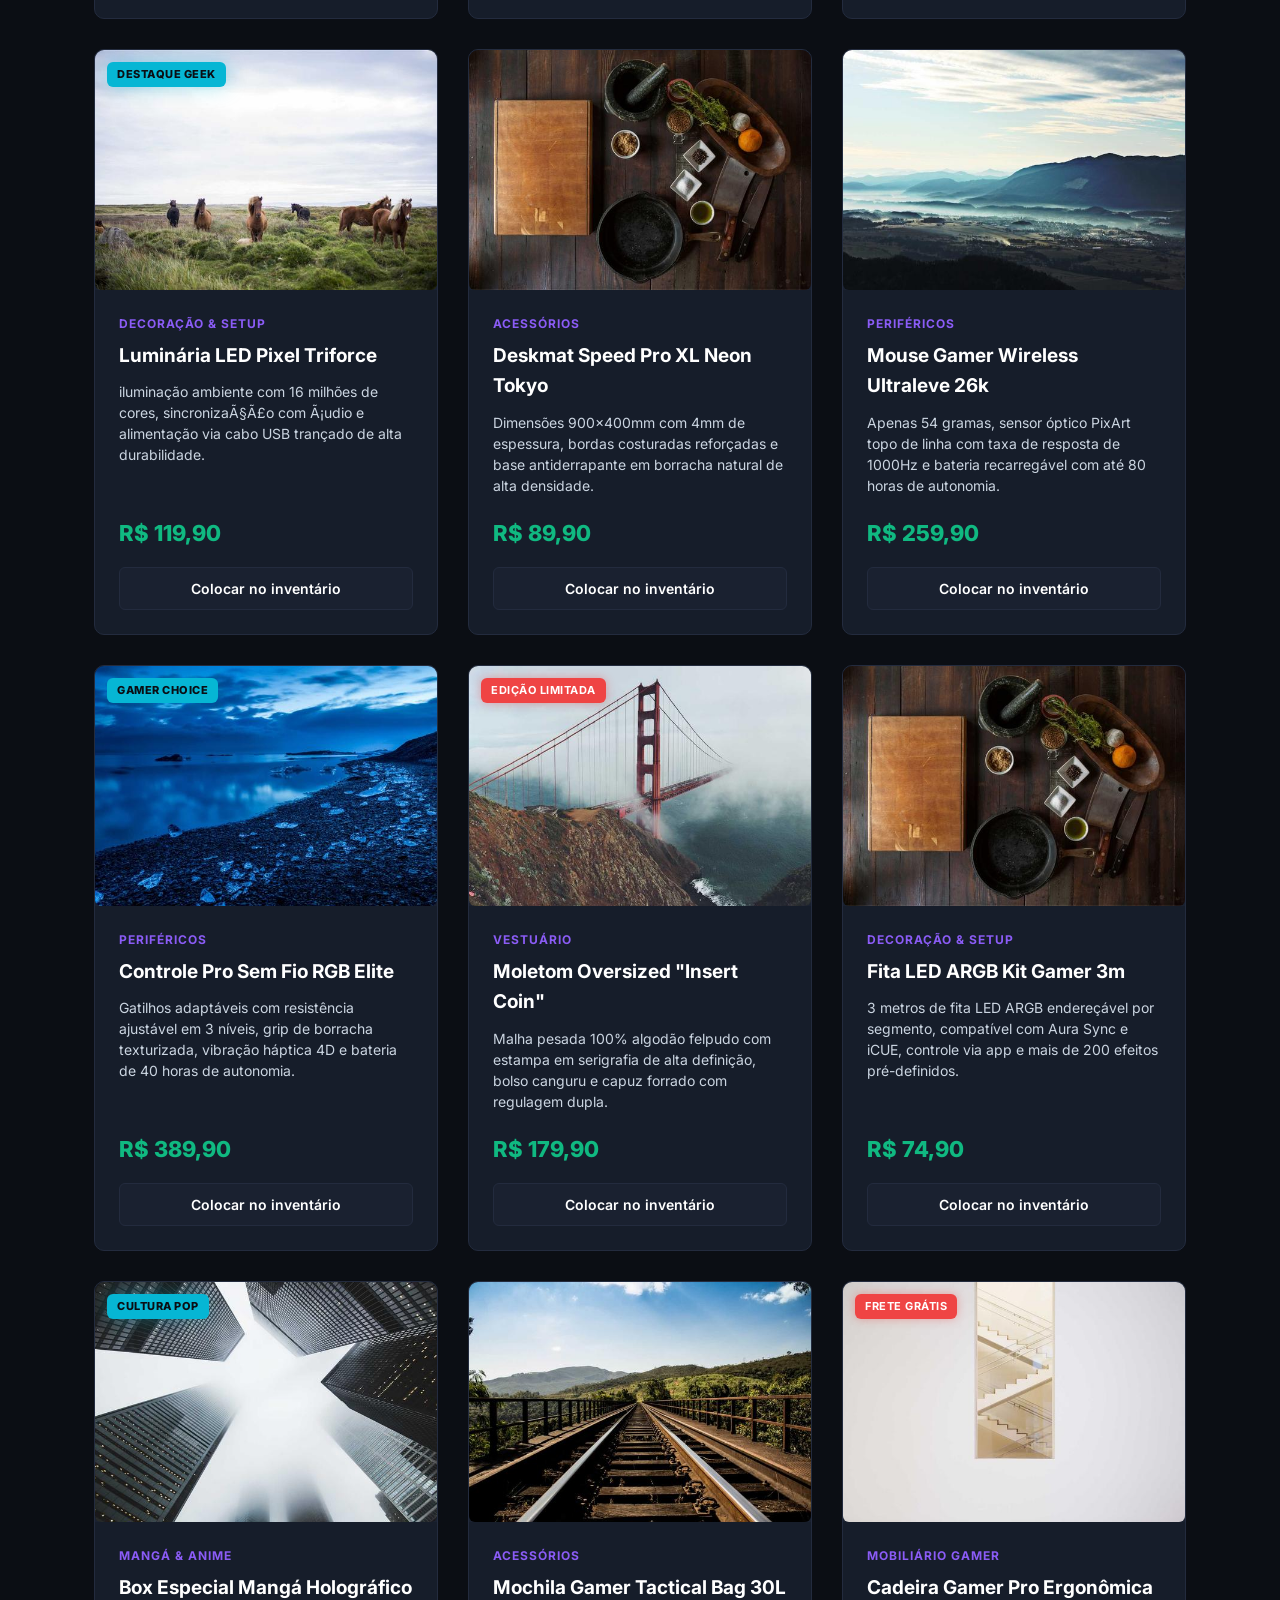
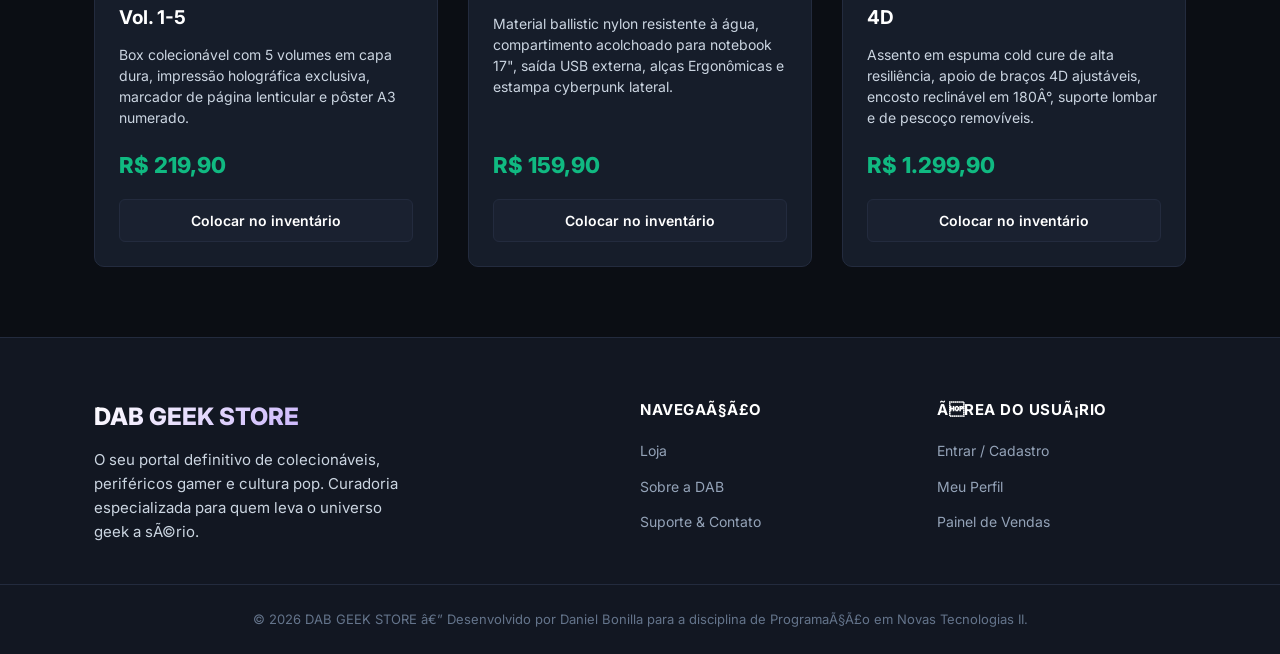
==== commit 1e6a5e38: "ajustes nas imagens" ====
--- a/index.html
+++ b/index.html
@@ -1,19 +1,19 @@
-﻿<!DOCTYPE html>
+﻿!DOCTYPE html>
 <html lang="pt-BR">
 <head>
   <meta charset="UTF-8">
   <meta name="viewport" content="width=device-width, initial-scale=1.0">
   <title>DAB GEEK STORE â€” colecionáveis, Setup & Universo Geek</title>
-  <meta name="description" content="Action figures, teclados mecânicos, headsets gamer, luminÃ¡rias de LED, vestuÃ¡rio e itens colecionáveis selecionados por Daniel Bonilla.">
+  <meta name="description" content="Action figures, teclados mecânicos, headsets gamer, luminárias de LED, vestuário e itens colecionáveis selecionados por Daniel Bonilla.">
   <meta property="og:type" content="website">
   <meta property="og:title" content="DAB GEEK STORE â€” colecionáveis & Universo Geek">
-  <meta property="og:description" content="Action figures oficiais, periféricos de ponta e vestuÃ¡rio gamer com envio para todo o Brasil.">
+  <meta property="og:description" content="Action figures oficiais, periféricos de ponta e vestuário gamer com envio para todo o Brasil.">
   <meta property="og:image" content="assets/img/img13.jpg">
   <meta property="og:url" content="https://ddabnll.github.io/dab-geek-store/">
   <meta property="og:locale" content="pt_BR">
   <meta name="twitter:card" content="summary_large_image">
   <meta name="twitter:title" content="DAB GEEK STORE â€” colecionáveis & Universo Geek">
-  <meta name="twitter:description" content="Action figures oficiais, periféricos de ponta e vestuÃ¡rio gamer com envio para todo o Brasil.">
+  <meta name="twitter:description" content="Action figures oficiais, periféricos de ponta e vestuário gamer com envio para todo o Brasil.">
   <link rel="icon" type="image/svg+xml" href="favicon.svg">
   <link rel="preconnect" href="https://fonts.googleapis.com">
   <link rel="preconnect" href="https://fonts.gstatic.com" crossorigin>
@@ -21,7 +21,7 @@
   <link rel="stylesheet" href="style.css">
 </head>
 <body>
-  <a href="#conteudo" class="pular-link">Pular para o conteÃºdo</a>
+  <a href="#conteudo" class="pular-link">Pular para o conteúdo</a>
 
   
   <nav class="navbar">
@@ -113,7 +113,7 @@
             <div class="card-produto-corpo">
               <span class="categoria">colecionáveis</span>
               <h3>Action Figure Mecha Samurai</h3>
-              <p class="card-produto-descricao">Escala 1/6 com articulaÃ§Ãµes reforÃ§adas, armadura com acabamento metÃ¡lico fosco e espadas de lÃ¢mina translÃºcida intercambiÃ¡veis.</p>
+              <p class="card-produto-descricao">Escala 1/6 com articulações reforçadas, armadura com acabamento metálico fosco e espadas de lâmina translúcida intercambiáveis.</p>
               <p class="preco">R$ 349,90</p>
               <button type="button" data-produto-id="mecha-samurai" data-produto-nome="Action Figure Mecha Samurai" data-produto-preco="349.90" aria-label="Colocar Action Figure Mecha Samurai no inventário">Colocar no inventário</button>
             </div>
@@ -132,7 +132,7 @@
             <div class="card-produto-corpo">
               <span class="categoria">periféricos</span>
               <h3>Teclado mecânico RGB 75% Custom</h3>
-              <p class="card-produto-descricao">Switches tÃ¡teis prÃ©-lubrificados de fÃ¡brica, keycaps em PBT double-shot e conectividade tri-mode (Bluetooth, 2.4GHz e USB-C).</p>
+              <p class="card-produto-descricao">Switches táteis pré-lubrificados de fábrica, keycaps em PBT double-shot e conectividade tri-mode (Bluetooth, 2.4GHz e USB-C).</p>
               <p class="preco">R$ 429,90</p>
               <button type="button" data-produto-id="teclado-rgb-75" data-produto-nome="Teclado mecânico RGB 75% Custom" data-produto-preco="429.90" aria-label="Colocar Teclado mecânico no inventário">Colocar no inventário</button>
             </div>
@@ -151,7 +151,7 @@
             <div class="card-produto-corpo">
               <span class="categoria">periféricos</span>
               <h3>Headset Gamer Wireless 7.1 Surround</h3>
-              <p class="card-produto-descricao">Ãudio surround virtual 7.1, almofadas de couro respirÃ¡vel, microfone cardioide retrÃ¡til com cancelamento de ruÃ­do e bateria de 30 horas.</p>
+              <p class="card-produto-descricao">Ãudio surround virtual 7.1, almofadas de couro respirável, microfone cardioide retrátil com cancelamento de ruído e bateria de 30 horas.</p>
               <p class="preco">R$ 319,90</p>
               <button type="button" data-produto-id="headset-wireless" data-produto-nome="Headset Gamer Wireless 7.1" data-produto-preco="319.90" aria-label="Colocar Headset Gamer no inventário">Colocar no inventário</button>
             </div>
@@ -163,16 +163,16 @@
               <span class="tag-estoque tag-estoque--popular">Destaque Geek</span>
               <img
                 src="assets/img/img5.jpg"
-                alt="LuminÃ¡ria decorativa LED em formato de espada de pixel art com 16 milhÃµes de cores"
-                width="400" height="300" loading="lazy" decoding="async"
-              >
-            </div>
-            <div class="card-produto-corpo">
-              <span class="categoria">DecoraÃ§Ã£o & Setup</span>
-              <h3>LuminÃ¡ria LED Pixel Triforce</h3>
-              <p class="card-produto-descricao">iluminação ambiente com 16 milhÃµes de cores, sincronizaÃ§Ã£o com Ã¡udio e alimentaÃ§Ã£o via cabo USB tranÃ§ado de alta durabilidade.</p>
+                alt="Luminária decorativa LED em formato de espada de pixel art com 16 milhões de cores"
+                width="400" height="300" loading="lazy" decoding="async"
+              >
+            </div>
+            <div class="card-produto-corpo">
+              <span class="categoria">Decoração & Setup</span>
+              <h3>Luminária LED Pixel Triforce</h3>
+              <p class="card-produto-descricao">iluminação ambiente com 16 milhões de cores, sincronizaÃ§Ã£o com Ã¡udio e alimentação via cabo USB trançado de alta durabilidade.</p>
               <p class="preco">R$ 119,90</p>
-              <button type="button" data-produto-id="luminaria-pixel" data-produto-nome="LuminÃ¡ria LED Pixel Triforce" data-produto-preco="119.90" aria-label="Colocar LuminÃ¡ria LED no inventário">Colocar no inventário</button>
+              <button type="button" data-produto-id="luminaria-pixel" data-produto-nome="Luminária LED Pixel Triforce" data-produto-preco="119.90" aria-label="Colocar Luminária LED no inventário">Colocar no inventário</button>
             </div>
           </article>
 
@@ -188,7 +188,7 @@
             <div class="card-produto-corpo">
               <span class="categoria">Acessórios</span>
               <h3>Deskmat Speed Pro XL Neon Tokyo</h3>
-              <p class="card-produto-descricao">DimensÃµes 900x400mm com 4mm de espessura, bordas costuradas reforÃ§adas e base antiderrapante em borracha natural de alta densidade.</p>
+              <p class="card-produto-descricao">Dimensões 900x400mm com 4mm de espessura, bordas costuradas reforçadas e base antiderrapante em borracha natural de alta densidade.</p>
               <p class="preco">R$ 89,90</p>
               <button type="button" data-produto-id="deskmat-neon" data-produto-nome="Deskmat Speed Pro XL Neon Tokyo" data-produto-preco="89.90" aria-label="Colocar Deskmat no inventário">Colocar no inventário</button>
             </div>
@@ -199,14 +199,14 @@
             <div class="card-produto-imagem">
               <img
                 src="assets/img/img7.jpg"
-                alt="Mouse gamer sem fio ultraleve preto com sensor Ã³ptico de alta precisÃ£o"
+                alt="Mouse gamer sem fio ultraleve preto com sensor óptico de alta precisão"
                 width="400" height="300" loading="lazy" decoding="async"
               >
             </div>
             <div class="card-produto-corpo">
               <span class="categoria">periféricos</span>
               <h3>Mouse Gamer Wireless Ultraleve 26k</h3>
-              <p class="card-produto-descricao">Apenas 54 gramas, sensor Ã³ptico PixArt topo de linha com taxa de resposta de 1000Hz e bateria recarregÃ¡vel com atÃ© 80 horas de autonomia.</p>
+              <p class="card-produto-descricao">Apenas 54 gramas, sensor óptico PixArt topo de linha com taxa de resposta de 1000Hz e bateria recarregável com até 80 horas de autonomia.</p>
               <p class="preco">R$ 259,90</p>
               <button type="button" data-produto-id="mouse-wireless" data-produto-nome="Mouse Gamer Wireless Ultraleve" data-produto-preco="259.90" aria-label="Colocar Mouse Gamer no inventário">Colocar no inventário</button>
             </div>
@@ -218,14 +218,14 @@
               <span class="tag-estoque tag-estoque--popular">Gamer Choice</span>
               <img
                 src="assets/img/img8.jpg"
-                alt="Controle gamer pro sem fio com gatilhos adaptÃ¡veis, grip texturizado e luzes RGB nas bordas"
+                alt="Controle gamer pro sem fio com gatilhos adaptáveis, grip texturizado e luzes RGB nas bordas"
                 width="400" height="300" loading="lazy" decoding="async"
               >
             </div>
             <div class="card-produto-corpo">
               <span class="categoria">periféricos</span>
               <h3>Controle Pro Sem Fio RGB Elite</h3>
-              <p class="card-produto-descricao">Gatilhos adaptÃ¡veis com resistÃªncia ajustÃ¡vel em 3 nÃ­veis, grip de borracha texturizada, vibraÃ§Ã£o hÃ¡ptica 4D e bateria de 40 horas de autonomia.</p>
+              <p class="card-produto-descricao">Gatilhos adaptáveis com resistência ajustável em 3 níveis, grip de borracha texturizada, vibração háptica 4D e bateria de 40 horas de autonomia.</p>
               <p class="preco">R$ 389,90</p>
               <button type="button" data-produto-id="controle-pro-rgb" data-produto-nome="Controle Pro Sem Fio RGB Elite" data-produto-preco="389.90" aria-label="Colocar Controle Pro no inventário">Colocar no inventário</button>
             </div>
@@ -237,14 +237,14 @@
               <span class="tag-estoque tag-estoque--urgente">edição Limitada</span>
               <img
                 src="assets/img/img9.jpg"
-                alt="Moletom oversized preto com estampa retro pixel art arcade em serigrafia de alta definiÃ§Ã£o"
-                width="400" height="300" loading="lazy" decoding="async"
-              >
-            </div>
-            <div class="card-produto-corpo">
-              <span class="categoria">VestuÃ¡rio</span>
+                alt="Moletom oversized preto com estampa retro pixel art arcade em serigrafia de alta definição"
+                width="400" height="300" loading="lazy" decoding="async"
+              >
+            </div>
+            <div class="card-produto-corpo">
+              <span class="categoria">vestuário</span>
               <h3>Moletom Oversized "Insert Coin"</h3>
-              <p class="card-produto-descricao">Malha pesada 100% algodÃ£o felpudo com estampa em serigrafia de alta definiÃ§Ã£o, bolso canguru e capuz forrado com regulagem dupla.</p>
+              <p class="card-produto-descricao">Malha pesada 100% algodão felpudo com estampa em serigrafia de alta definição, bolso canguru e capuz forrado com regulagem dupla.</p>
               <p class="preco">R$ 179,90</p>
               <button type="button" data-produto-id="moletom-insert-coin" data-produto-nome="Moletom Oversized Insert Coin" data-produto-preco="179.90" aria-label="Colocar Moletom no inventário">Colocar no inventário</button>
             </div>
@@ -260,9 +260,9 @@
               >
             </div>
             <div class="card-produto-corpo">
-              <span class="categoria">DecoraÃ§Ã£o & Setup</span>
+              <span class="categoria">Decoração & Setup</span>
               <h3>Fita LED ARGB Kit Gamer 3m</h3>
-              <p class="card-produto-descricao">3 metros de fita LED ARGB endereÃ§Ã¡vel por segmento, compatÃ­vel com Aura Sync e iCUE, controle via app e mais de 200 efeitos prÃ©-definidos.</p>
+              <p class="card-produto-descricao">3 metros de fita LED ARGB endereçável por segmento, compatível com Aura Sync e iCUE, controle via app e mais de 200 efeitos pré-definidos.</p>
               <p class="preco">R$ 74,90</p>
               <button type="button" data-produto-id="fita-led-argb" data-produto-nome="Fita LED ARGB Kit Gamer 3m" data-produto-preco="74.90" aria-label="Colocar Fita LED no inventário">Colocar no inventário</button>
             </div>
@@ -292,14 +292,14 @@
             <div class="card-produto-imagem">
               <img
                 src="assets/img/img11.jpg"
-                alt="Mochila gamer resistente Ã  Ã¡gua com compartimento para notebook e USB de carregamento externo"
+                alt="Mochila gamer resistente à água com compartimento para notebook e USB de carregamento externo"
                 width="400" height="300" loading="lazy" decoding="async"
               >
             </div>
             <div class="card-produto-corpo">
               <span class="categoria">Acessórios</span>
               <h3>Mochila Gamer Tactical Bag 30L</h3>
-              <p class="card-produto-descricao">Material ballistic nylon resistente Ã  Ã¡gua, compartimento acolchoado para notebook 17", saÃ­da USB externa, alÃ§as Ergonômicas e estampa cyberpunk lateral.</p>
+              <p class="card-produto-descricao">Material ballistic nylon resistente à água, compartimento acolchoado para notebook 17", saída USB externa, alças Ergonômicas e estampa cyberpunk lateral.</p>
               <p class="preco">R$ 159,90</p>
               <button type="button" data-produto-id="mochila-gamer" data-produto-nome="Mochila Gamer Tactical Bag 30L" data-produto-preco="159.90" aria-label="Colocar Mochila Gamer no inventário">Colocar no inventário</button>
             </div>
@@ -311,14 +311,14 @@
               <span class="tag-estoque tag-estoque--urgente">Frete grátis</span>
               <img
                 src="assets/img/img12.jpg"
-                alt="Cadeira gamer Ergonômica em couro PU preto e vermelho com apoio lombar e de pescoÃ§o"
+                alt="Cadeira gamer Ergonômica em couro PU preto e vermelho com apoio lombar e de pescoço"
                 width="400" height="300" loading="lazy" decoding="async"
               >
             </div>
             <div class="card-produto-corpo">
               <span class="categoria">Mobiliário Gamer</span>
               <h3>Cadeira Gamer Pro Ergonômica 4D</h3>
-              <p class="card-produto-descricao">Assento em espuma cold cure de alta resiliÃªncia, apoio de braÃ§os 4D ajustÃ¡veis, encosto reclinÃ¡vel em 180Â°, suporte lombar e de pescoÃ§o removÃ­veis.</p>
+              <p class="card-produto-descricao">Assento em espuma cold cure de alta resiliência, apoio de braços 4D ajustáveis, encosto reclinável em 180Â°, suporte lombar e de pescoço removíveis.</p>
               <p class="preco">R$ 1.299,90</p>
               <button type="button" data-produto-id="cadeira-gamer-pro" data-produto-nome="Cadeira Gamer Pro Ergonômica 4D" data-produto-preco="1299.90" aria-label="Colocar Cadeira Gamer no inventário">Colocar no inventário</button>
             </div>
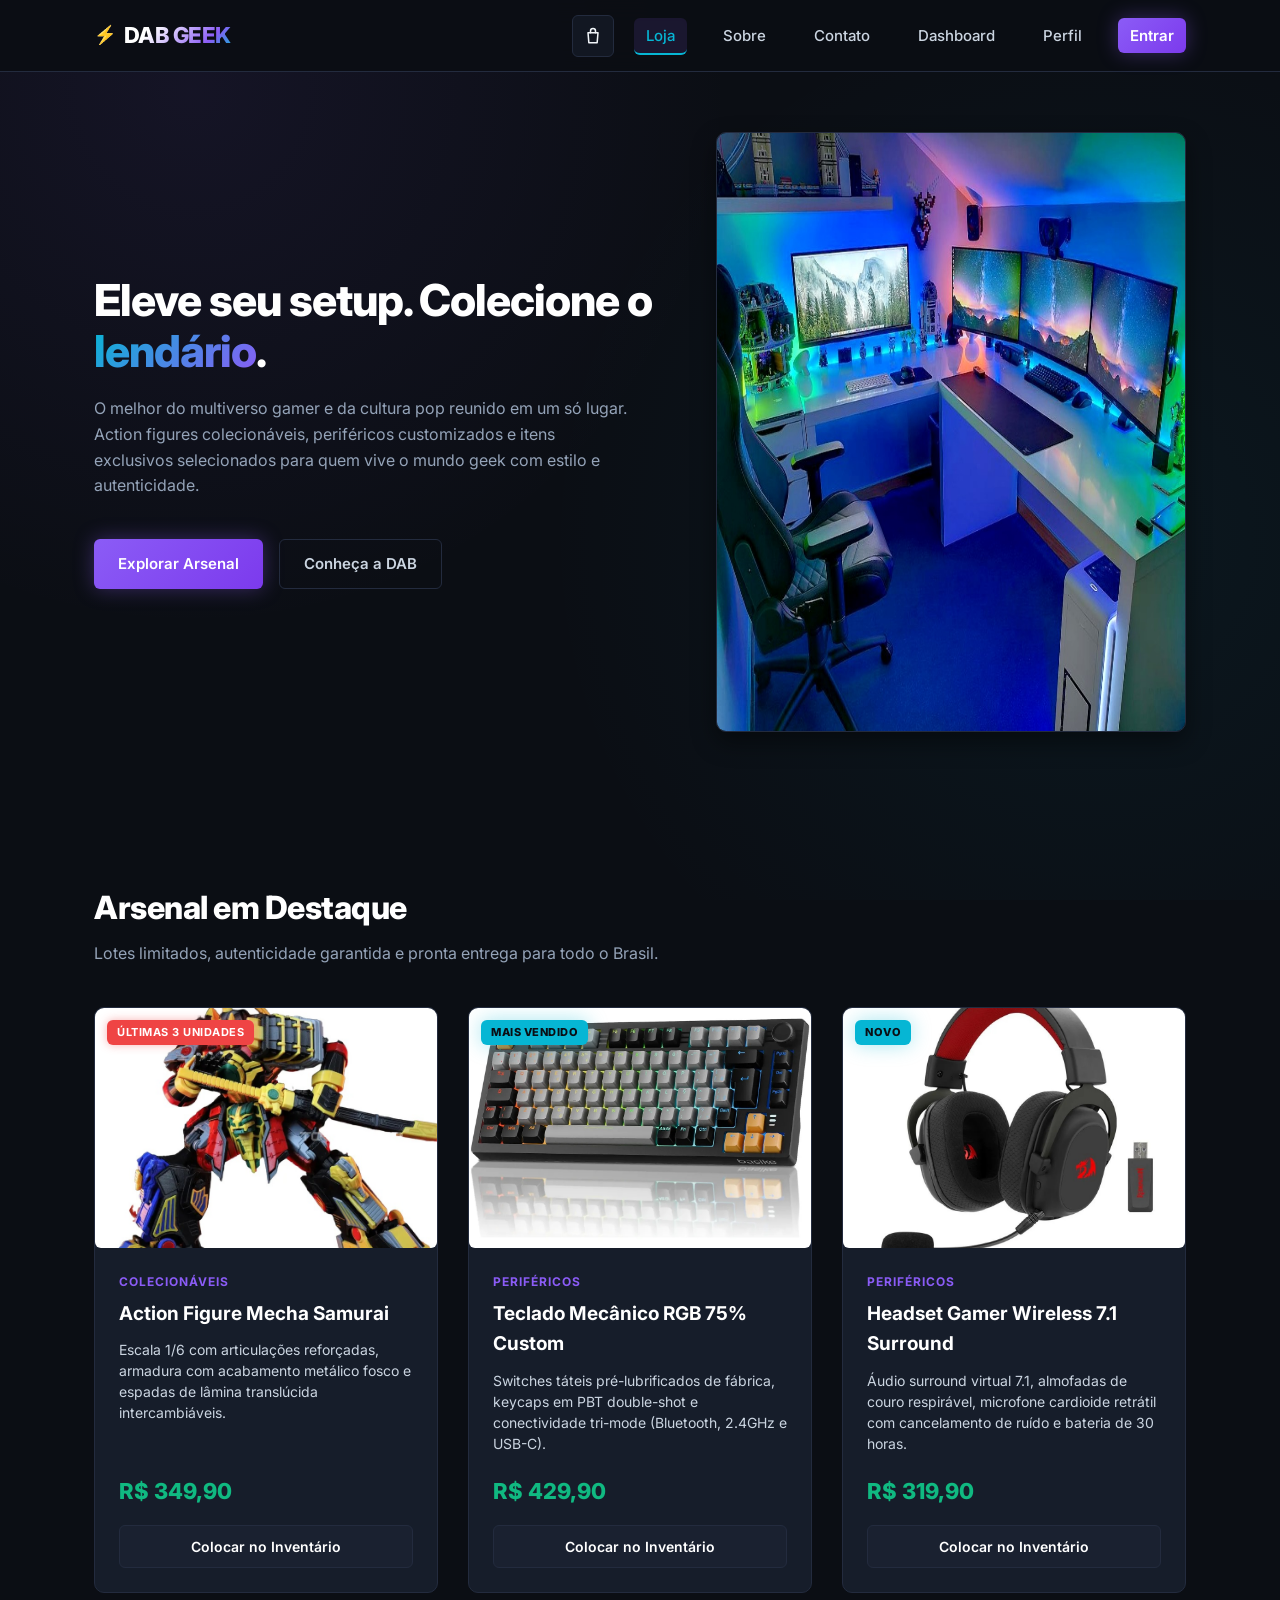
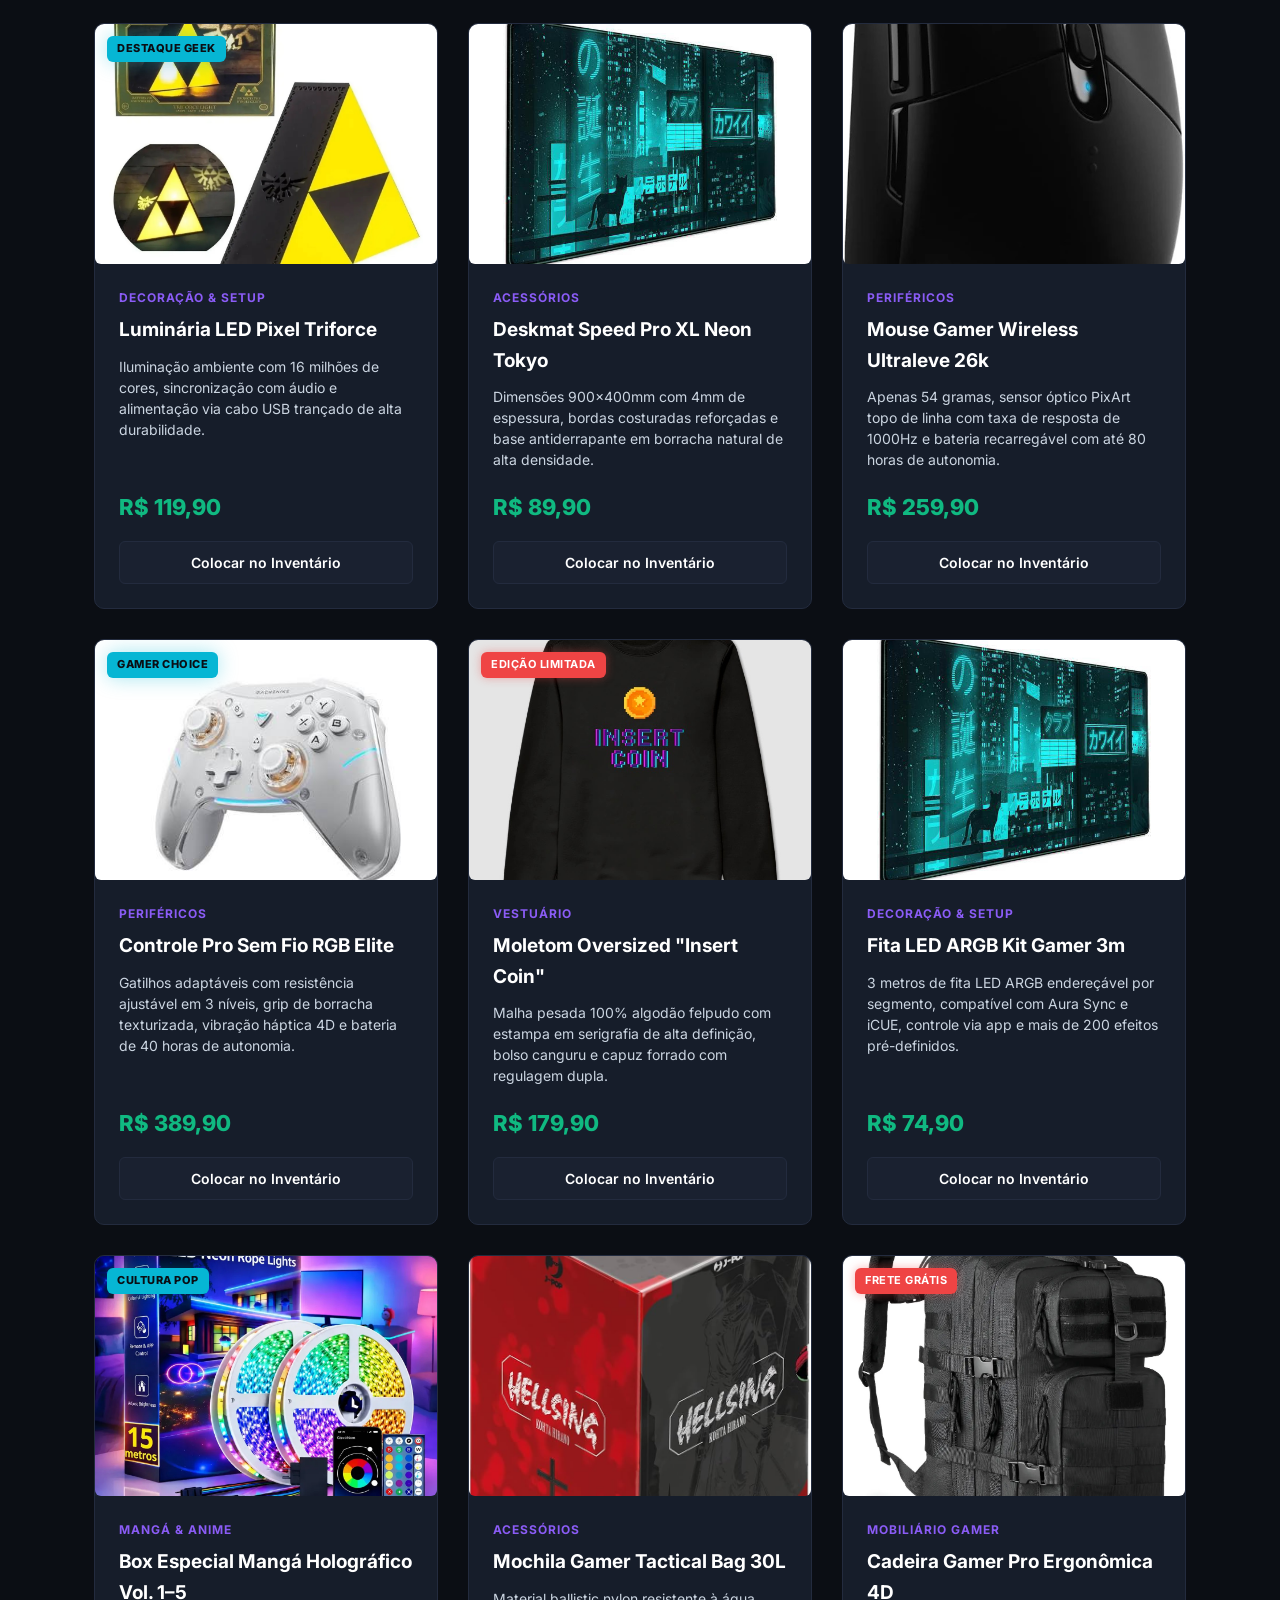
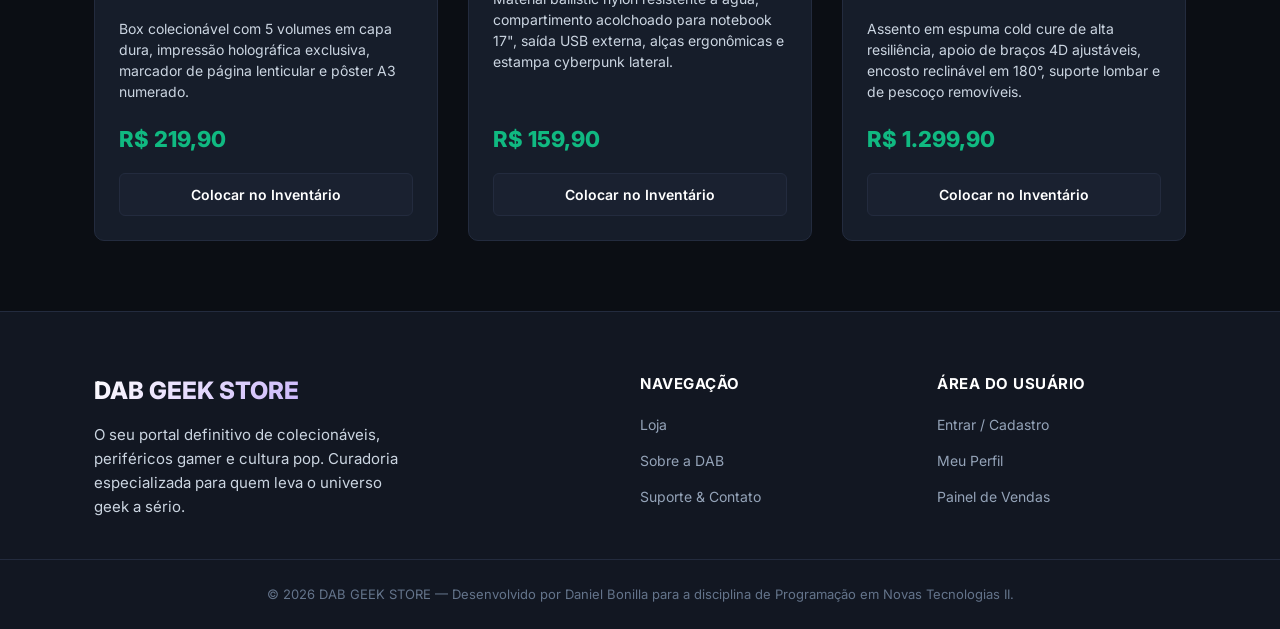
==== commit 4bf01d3f: "ajustes finais" ====
--- a/index.html
+++ b/index.html
@@ -1,18 +1,18 @@
-﻿!DOCTYPE html>
+<!DOCTYPE html>
 <html lang="pt-BR">
 <head>
   <meta charset="UTF-8">
   <meta name="viewport" content="width=device-width, initial-scale=1.0">
-  <title>DAB GEEK STORE â€” colecionáveis, Setup & Universo Geek</title>
+  <title>DAB GEEK STORE — Colecionáveis, Setup & Universo Geek</title>
   <meta name="description" content="Action figures, teclados mecânicos, headsets gamer, luminárias de LED, vestuário e itens colecionáveis selecionados por Daniel Bonilla.">
   <meta property="og:type" content="website">
-  <meta property="og:title" content="DAB GEEK STORE â€” colecionáveis & Universo Geek">
+  <meta property="og:title" content="DAB GEEK STORE — Colecionáveis & Universo Geek">
   <meta property="og:description" content="Action figures oficiais, periféricos de ponta e vestuário gamer com envio para todo o Brasil.">
   <meta property="og:image" content="assets/img/img13.jpg">
   <meta property="og:url" content="https://ddabnll.github.io/dab-geek-store/">
   <meta property="og:locale" content="pt_BR">
   <meta name="twitter:card" content="summary_large_image">
-  <meta name="twitter:title" content="DAB GEEK STORE â€” colecionáveis & Universo Geek">
+  <meta name="twitter:title" content="DAB GEEK STORE — Colecionáveis & Universo Geek">
   <meta name="twitter:description" content="Action figures oficiais, periféricos de ponta e vestuário gamer com envio para todo o Brasil.">
   <link rel="icon" type="image/svg+xml" href="favicon.svg">
   <link rel="preconnect" href="https://fonts.googleapis.com">
@@ -23,7 +23,7 @@
 <body>
   <a href="#conteudo" class="pular-link">Pular para o conteúdo</a>
 
-  
+  <!-- BARRA DE NAVEGAÇÃO -->
   <nav class="navbar">
     <div class="container">
       <a href="index.html" class="marca">DAB GEEK</a>
@@ -50,11 +50,11 @@
     </div>
   </nav>
 
-  
+  <!-- GAVETA LATERAL DO CARRINHO / INVENTÁRIO -->
   <div class="carrinho-fundo" id="fundo-carrinho" hidden></div>
   <aside class="carrinho-painel" id="painel-carrinho" role="dialog" aria-modal="true" aria-label="Seu inventário de compras" hidden>
     <div class="carrinho-cabecalho">
-      <h2>Seu inventário</h2>
+      <h2>Seu Inventário</h2>
       <button type="button" class="carrinho-fechar" id="fechar-carrinho" aria-label="Fechar inventário">&times;</button>
     </div>
     <div class="carrinho-lista" id="lista-carrinho"></div>
@@ -67,9 +67,9 @@
     </div>
   </aside>
 
-  
+  <!-- CONTEÚDO PRINCIPAL -->
   <main id="conteudo">
-    
+    <!-- HERO SECTION -->
     <section class="hero">
       <div class="container hero-grade">
         <div>
@@ -92,7 +92,7 @@
       </div>
     </section>
 
-    
+    <!-- VITRINE DE PRODUTOS GEEK -->
     <section class="secao" id="vitrine" aria-labelledby="titulo-vitrine">
       <div class="container">
         <h2 id="titulo-vitrine">Arsenal em Destaque</h2>
@@ -100,7 +100,7 @@
 
         <div class="vitrine">
 
-          
+          <!-- PRODUTO 1 — Action Figure -->
           <article class="card-produto">
             <div class="card-produto-imagem">
               <span class="tag-estoque tag-estoque--urgente">Últimas 3 unidades</span>
@@ -111,15 +111,15 @@
               >
             </div>
             <div class="card-produto-corpo">
-              <span class="categoria">colecionáveis</span>
+              <span class="categoria">Colecionáveis</span>
               <h3>Action Figure Mecha Samurai</h3>
               <p class="card-produto-descricao">Escala 1/6 com articulações reforçadas, armadura com acabamento metálico fosco e espadas de lâmina translúcida intercambiáveis.</p>
               <p class="preco">R$ 349,90</p>
-              <button type="button" data-produto-id="mecha-samurai" data-produto-nome="Action Figure Mecha Samurai" data-produto-preco="349.90" aria-label="Colocar Action Figure Mecha Samurai no inventário">Colocar no inventário</button>
-            </div>
-          </article>
-
-          
+              <button type="button" data-produto-id="mecha-samurai" data-produto-nome="Action Figure Mecha Samurai" data-produto-preco="349.90" aria-label="Colocar Action Figure Mecha Samurai no inventário">Colocar no Inventário</button>
+            </div>
+          </article>
+
+          <!-- PRODUTO 2 — Teclado -->
           <article class="card-produto">
             <div class="card-produto-imagem">
               <span class="tag-estoque tag-estoque--popular">Mais Vendido</span>
@@ -130,15 +130,15 @@
               >
             </div>
             <div class="card-produto-corpo">
-              <span class="categoria">periféricos</span>
-              <h3>Teclado mecânico RGB 75% Custom</h3>
+              <span class="categoria">Periféricos</span>
+              <h3>Teclado Mecânico RGB 75% Custom</h3>
               <p class="card-produto-descricao">Switches táteis pré-lubrificados de fábrica, keycaps em PBT double-shot e conectividade tri-mode (Bluetooth, 2.4GHz e USB-C).</p>
               <p class="preco">R$ 429,90</p>
-              <button type="button" data-produto-id="teclado-rgb-75" data-produto-nome="Teclado mecânico RGB 75% Custom" data-produto-preco="429.90" aria-label="Colocar Teclado mecânico no inventário">Colocar no inventário</button>
-            </div>
-          </article>
-
-          
+              <button type="button" data-produto-id="teclado-rgb-75" data-produto-nome="Teclado Mecânico RGB 75% Custom" data-produto-preco="429.90" aria-label="Colocar Teclado Mecânico no inventário">Colocar no Inventário</button>
+            </div>
+          </article>
+
+          <!-- PRODUTO 3 — Headset -->
           <article class="card-produto">
             <div class="card-produto-imagem">
               <span class="tag-estoque tag-estoque--popular">Novo</span>
@@ -149,15 +149,15 @@
               >
             </div>
             <div class="card-produto-corpo">
-              <span class="categoria">periféricos</span>
+              <span class="categoria">Periféricos</span>
               <h3>Headset Gamer Wireless 7.1 Surround</h3>
-              <p class="card-produto-descricao">Ãudio surround virtual 7.1, almofadas de couro respirável, microfone cardioide retrátil com cancelamento de ruído e bateria de 30 horas.</p>
+              <p class="card-produto-descricao">Áudio surround virtual 7.1, almofadas de couro respirável, microfone cardioide retrátil com cancelamento de ruído e bateria de 30 horas.</p>
               <p class="preco">R$ 319,90</p>
-              <button type="button" data-produto-id="headset-wireless" data-produto-nome="Headset Gamer Wireless 7.1" data-produto-preco="319.90" aria-label="Colocar Headset Gamer no inventário">Colocar no inventário</button>
-            </div>
-          </article>
-
-          
+              <button type="button" data-produto-id="headset-wireless" data-produto-nome="Headset Gamer Wireless 7.1" data-produto-preco="319.90" aria-label="Colocar Headset Gamer no inventário">Colocar no Inventário</button>
+            </div>
+          </article>
+
+          <!-- PRODUTO 4 — Luminária -->
           <article class="card-produto">
             <div class="card-produto-imagem">
               <span class="tag-estoque tag-estoque--popular">Destaque Geek</span>
@@ -170,13 +170,13 @@
             <div class="card-produto-corpo">
               <span class="categoria">Decoração & Setup</span>
               <h3>Luminária LED Pixel Triforce</h3>
-              <p class="card-produto-descricao">iluminação ambiente com 16 milhões de cores, sincronizaÃ§Ã£o com Ã¡udio e alimentação via cabo USB trançado de alta durabilidade.</p>
+              <p class="card-produto-descricao">Iluminação ambiente com 16 milhões de cores, sincronização com áudio e alimentação via cabo USB trançado de alta durabilidade.</p>
               <p class="preco">R$ 119,90</p>
-              <button type="button" data-produto-id="luminaria-pixel" data-produto-nome="Luminária LED Pixel Triforce" data-produto-preco="119.90" aria-label="Colocar Luminária LED no inventário">Colocar no inventário</button>
-            </div>
-          </article>
-
-          
+              <button type="button" data-produto-id="luminaria-pixel" data-produto-nome="Luminária LED Pixel Triforce" data-produto-preco="119.90" aria-label="Colocar Luminária LED no inventário">Colocar no Inventário</button>
+            </div>
+          </article>
+
+          <!-- PRODUTO 5 — Deskmat -->
           <article class="card-produto">
             <div class="card-produto-imagem">
               <img
@@ -190,11 +190,11 @@
               <h3>Deskmat Speed Pro XL Neon Tokyo</h3>
               <p class="card-produto-descricao">Dimensões 900x400mm com 4mm de espessura, bordas costuradas reforçadas e base antiderrapante em borracha natural de alta densidade.</p>
               <p class="preco">R$ 89,90</p>
-              <button type="button" data-produto-id="deskmat-neon" data-produto-nome="Deskmat Speed Pro XL Neon Tokyo" data-produto-preco="89.90" aria-label="Colocar Deskmat no inventário">Colocar no inventário</button>
-            </div>
-          </article>
-
-          
+              <button type="button" data-produto-id="deskmat-neon" data-produto-nome="Deskmat Speed Pro XL Neon Tokyo" data-produto-preco="89.90" aria-label="Colocar Deskmat no inventário">Colocar no Inventário</button>
+            </div>
+          </article>
+
+          <!-- PRODUTO 6 — Mouse -->
           <article class="card-produto">
             <div class="card-produto-imagem">
               <img
@@ -204,15 +204,15 @@
               >
             </div>
             <div class="card-produto-corpo">
-              <span class="categoria">periféricos</span>
+              <span class="categoria">Periféricos</span>
               <h3>Mouse Gamer Wireless Ultraleve 26k</h3>
               <p class="card-produto-descricao">Apenas 54 gramas, sensor óptico PixArt topo de linha com taxa de resposta de 1000Hz e bateria recarregável com até 80 horas de autonomia.</p>
               <p class="preco">R$ 259,90</p>
-              <button type="button" data-produto-id="mouse-wireless" data-produto-nome="Mouse Gamer Wireless Ultraleve" data-produto-preco="259.90" aria-label="Colocar Mouse Gamer no inventário">Colocar no inventário</button>
-            </div>
-          </article>
-
-          
+              <button type="button" data-produto-id="mouse-wireless" data-produto-nome="Mouse Gamer Wireless Ultraleve" data-produto-preco="259.90" aria-label="Colocar Mouse Gamer no inventário">Colocar no Inventário</button>
+            </div>
+          </article>
+
+          <!-- PRODUTO 7 — Controle -->
           <article class="card-produto">
             <div class="card-produto-imagem">
               <span class="tag-estoque tag-estoque--popular">Gamer Choice</span>
@@ -223,18 +223,18 @@
               >
             </div>
             <div class="card-produto-corpo">
-              <span class="categoria">periféricos</span>
+              <span class="categoria">Periféricos</span>
               <h3>Controle Pro Sem Fio RGB Elite</h3>
               <p class="card-produto-descricao">Gatilhos adaptáveis com resistência ajustável em 3 níveis, grip de borracha texturizada, vibração háptica 4D e bateria de 40 horas de autonomia.</p>
               <p class="preco">R$ 389,90</p>
-              <button type="button" data-produto-id="controle-pro-rgb" data-produto-nome="Controle Pro Sem Fio RGB Elite" data-produto-preco="389.90" aria-label="Colocar Controle Pro no inventário">Colocar no inventário</button>
-            </div>
-          </article>
-
-          
-          <article class="card-produto">
-            <div class="card-produto-imagem">
-              <span class="tag-estoque tag-estoque--urgente">edição Limitada</span>
+              <button type="button" data-produto-id="controle-pro-rgb" data-produto-nome="Controle Pro Sem Fio RGB Elite" data-produto-preco="389.90" aria-label="Colocar Controle Pro no inventário">Colocar no Inventário</button>
+            </div>
+          </article>
+
+          <!-- PRODUTO 8 — Moletom -->
+          <article class="card-produto">
+            <div class="card-produto-imagem">
+              <span class="tag-estoque tag-estoque--urgente">Edição Limitada</span>
               <img
                 src="assets/img/img9.jpg"
                 alt="Moletom oversized preto com estampa retro pixel art arcade em serigrafia de alta definição"
@@ -242,20 +242,20 @@
               >
             </div>
             <div class="card-produto-corpo">
-              <span class="categoria">vestuário</span>
+              <span class="categoria">Vestuário</span>
               <h3>Moletom Oversized "Insert Coin"</h3>
               <p class="card-produto-descricao">Malha pesada 100% algodão felpudo com estampa em serigrafia de alta definição, bolso canguru e capuz forrado com regulagem dupla.</p>
               <p class="preco">R$ 179,90</p>
-              <button type="button" data-produto-id="moletom-insert-coin" data-produto-nome="Moletom Oversized Insert Coin" data-produto-preco="179.90" aria-label="Colocar Moletom no inventário">Colocar no inventário</button>
-            </div>
-          </article>
-
-          
+              <button type="button" data-produto-id="moletom-insert-coin" data-produto-nome="Moletom Oversized Insert Coin" data-produto-preco="179.90" aria-label="Colocar Moletom no inventário">Colocar no Inventário</button>
+            </div>
+          </article>
+
+          <!-- PRODUTO 9 — Fita LED -->
           <article class="card-produto">
             <div class="card-produto-imagem">
               <img
                 src="assets/img/img6.jpg"
-                alt="Fita LED RGB ARGB de 3 metros para setup gamer com controle de app e suporte a sincronizaÃ§Ã£o"
+                alt="Fita LED RGB ARGB de 3 metros para setup gamer com controle de app e suporte a sincronização"
                 width="400" height="300" loading="lazy" decoding="async"
               >
             </div>
@@ -264,11 +264,11 @@
               <h3>Fita LED ARGB Kit Gamer 3m</h3>
               <p class="card-produto-descricao">3 metros de fita LED ARGB endereçável por segmento, compatível com Aura Sync e iCUE, controle via app e mais de 200 efeitos pré-definidos.</p>
               <p class="preco">R$ 74,90</p>
-              <button type="button" data-produto-id="fita-led-argb" data-produto-nome="Fita LED ARGB Kit Gamer 3m" data-produto-preco="74.90" aria-label="Colocar Fita LED no inventário">Colocar no inventário</button>
-            </div>
-          </article>
-
-          
+              <button type="button" data-produto-id="fita-led-argb" data-produto-nome="Fita LED ARGB Kit Gamer 3m" data-produto-preco="74.90" aria-label="Colocar Fita LED no inventário">Colocar no Inventário</button>
+            </div>
+          </article>
+
+          <!-- PRODUTO 10 — Mangá -->
           <article class="card-produto">
             <div class="card-produto-imagem">
               <span class="tag-estoque tag-estoque--popular">Cultura Pop</span>
@@ -280,14 +280,14 @@
             </div>
             <div class="card-produto-corpo">
               <span class="categoria">Mangá & Anime</span>
-              <h3>Box Especial Mangá Holográfico Vol. 1-5</h3>
+              <h3>Box Especial Mangá Holográfico Vol. 1–5</h3>
               <p class="card-produto-descricao">Box colecionável com 5 volumes em capa dura, impressão holográfica exclusiva, marcador de página lenticular e pôster A3 numerado.</p>
               <p class="preco">R$ 219,90</p>
-              <button type="button" data-produto-id="box-manga-holo" data-produto-nome="Box Especial Mangá Holográfico Vol. 1-5" data-produto-preco="219.90" aria-label="Colocar Box de Mangá no inventário">Colocar no inventário</button>
-            </div>
-          </article>
-
-          
+              <button type="button" data-produto-id="box-manga-holo" data-produto-nome="Box Especial Mangá Holográfico Vol. 1–5" data-produto-preco="219.90" aria-label="Colocar Box de Mangá no inventário">Colocar no Inventário</button>
+            </div>
+          </article>
+
+          <!-- PRODUTO 11 — Mochila Gamer -->
           <article class="card-produto">
             <div class="card-produto-imagem">
               <img
@@ -299,28 +299,28 @@
             <div class="card-produto-corpo">
               <span class="categoria">Acessórios</span>
               <h3>Mochila Gamer Tactical Bag 30L</h3>
-              <p class="card-produto-descricao">Material ballistic nylon resistente à água, compartimento acolchoado para notebook 17", saída USB externa, alças Ergonômicas e estampa cyberpunk lateral.</p>
+              <p class="card-produto-descricao">Material ballistic nylon resistente à água, compartimento acolchoado para notebook 17", saída USB externa, alças ergonômicas e estampa cyberpunk lateral.</p>
               <p class="preco">R$ 159,90</p>
-              <button type="button" data-produto-id="mochila-gamer" data-produto-nome="Mochila Gamer Tactical Bag 30L" data-produto-preco="159.90" aria-label="Colocar Mochila Gamer no inventário">Colocar no inventário</button>
-            </div>
-          </article>
-
-          
-          <article class="card-produto">
-            <div class="card-produto-imagem">
-              <span class="tag-estoque tag-estoque--urgente">Frete grátis</span>
+              <button type="button" data-produto-id="mochila-gamer" data-produto-nome="Mochila Gamer Tactical Bag 30L" data-produto-preco="159.90" aria-label="Colocar Mochila Gamer no inventário">Colocar no Inventário</button>
+            </div>
+          </article>
+
+          <!-- PRODUTO 12 — Cadeira Gamer -->
+          <article class="card-produto">
+            <div class="card-produto-imagem">
+              <span class="tag-estoque tag-estoque--urgente">Frete Grátis</span>
               <img
                 src="assets/img/img12.jpg"
-                alt="Cadeira gamer Ergonômica em couro PU preto e vermelho com apoio lombar e de pescoço"
+                alt="Cadeira gamer ergonômica em couro PU preto e vermelho com apoio lombar e de pescoço"
                 width="400" height="300" loading="lazy" decoding="async"
               >
             </div>
             <div class="card-produto-corpo">
               <span class="categoria">Mobiliário Gamer</span>
               <h3>Cadeira Gamer Pro Ergonômica 4D</h3>
-              <p class="card-produto-descricao">Assento em espuma cold cure de alta resiliência, apoio de braços 4D ajustáveis, encosto reclinável em 180Â°, suporte lombar e de pescoço removíveis.</p>
+              <p class="card-produto-descricao">Assento em espuma cold cure de alta resiliência, apoio de braços 4D ajustáveis, encosto reclinável em 180°, suporte lombar e de pescoço removíveis.</p>
               <p class="preco">R$ 1.299,90</p>
-              <button type="button" data-produto-id="cadeira-gamer-pro" data-produto-nome="Cadeira Gamer Pro Ergonômica 4D" data-produto-preco="1299.90" aria-label="Colocar Cadeira Gamer no inventário">Colocar no inventário</button>
+              <button type="button" data-produto-id="cadeira-gamer-pro" data-produto-nome="Cadeira Gamer Pro Ergonômica 4D" data-produto-preco="1299.90" aria-label="Colocar Cadeira Gamer no inventário">Colocar no Inventário</button>
             </div>
           </article>
 
@@ -329,15 +329,15 @@
     </section>
   </main>
 
-  
+  <!-- RODAPÉ -->
   <footer>
     <div class="container rodape-grade">
       <div>
         <p class="rodape-marca">DAB GEEK STORE</p>
-        <p class="rodape-marca-texto">O seu portal definitivo de colecionáveis, periféricos gamer e cultura pop. Curadoria especializada para quem leva o universo geek a sÃ©rio.</p>
+        <p class="rodape-marca-texto">O seu portal definitivo de colecionáveis, periféricos gamer e cultura pop. Curadoria especializada para quem leva o universo geek a sério.</p>
       </div>
       <div class="rodape-coluna">
-        <h4>NavegaÃ§Ã£o</h4>
+        <h4>Navegação</h4>
         <ul>
           <li><a href="index.html">Loja</a></li>
           <li><a href="sobre.html">Sobre a DAB</a></li>
@@ -345,7 +345,7 @@
         </ul>
       </div>
       <div class="rodape-coluna">
-        <h4>Ãrea do UsuÃ¡rio</h4>
+        <h4>Área do Usuário</h4>
         <ul>
           <li><a href="conta.html">Entrar / Cadastro</a></li>
           <li><a href="perfil.html">Meu Perfil</a></li>
@@ -354,12 +354,10 @@
       </div>
     </div>
     <div class="rodape-base">
-      <p>&copy; 2026 DAB GEEK STORE â€” Desenvolvido por Daniel Bonilla para a disciplina de ProgramaÃ§Ã£o em Novas Tecnologias II.</p>
+      <p>&copy; 2026 DAB GEEK STORE — Desenvolvido por Daniel Bonilla para a disciplina de Programação em Novas Tecnologias II.</p>
     </div>
   </footer>
 
   <script src="script.js"></script>
 </body>
 </html>
-
-
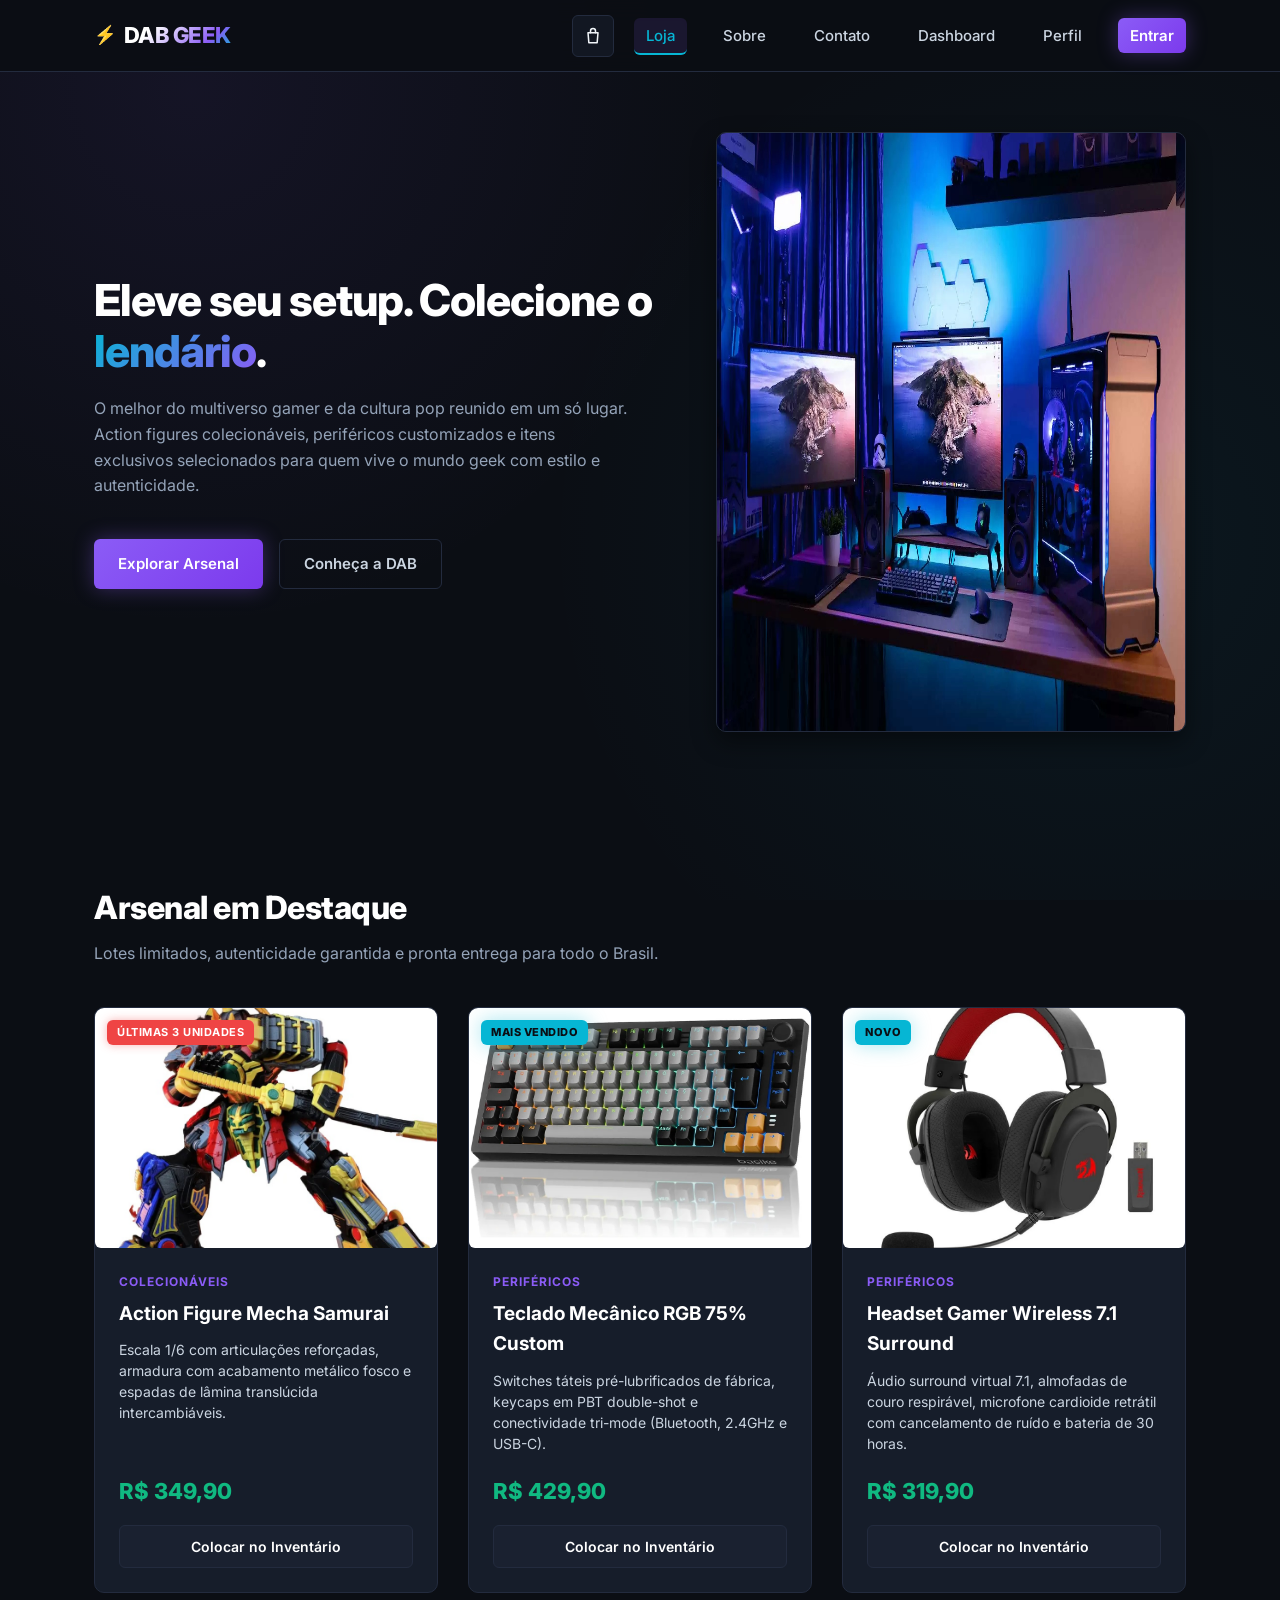
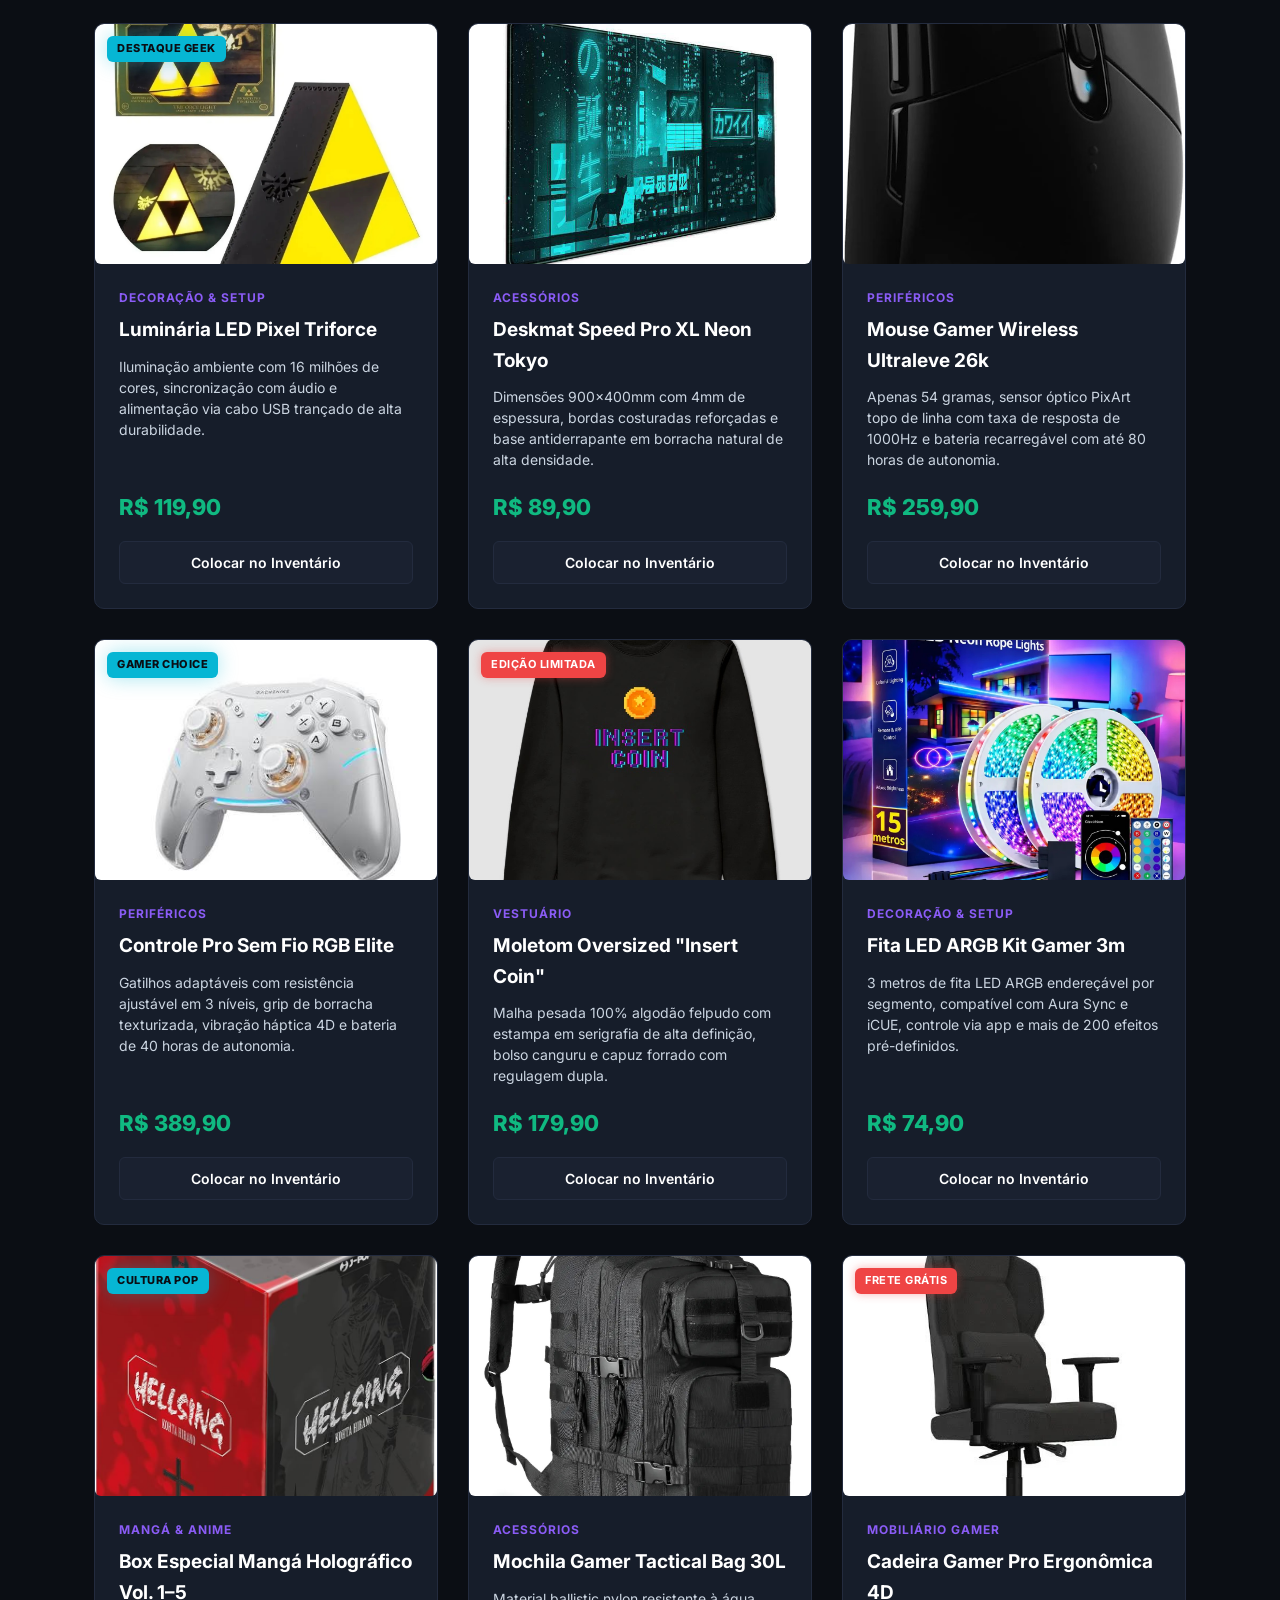
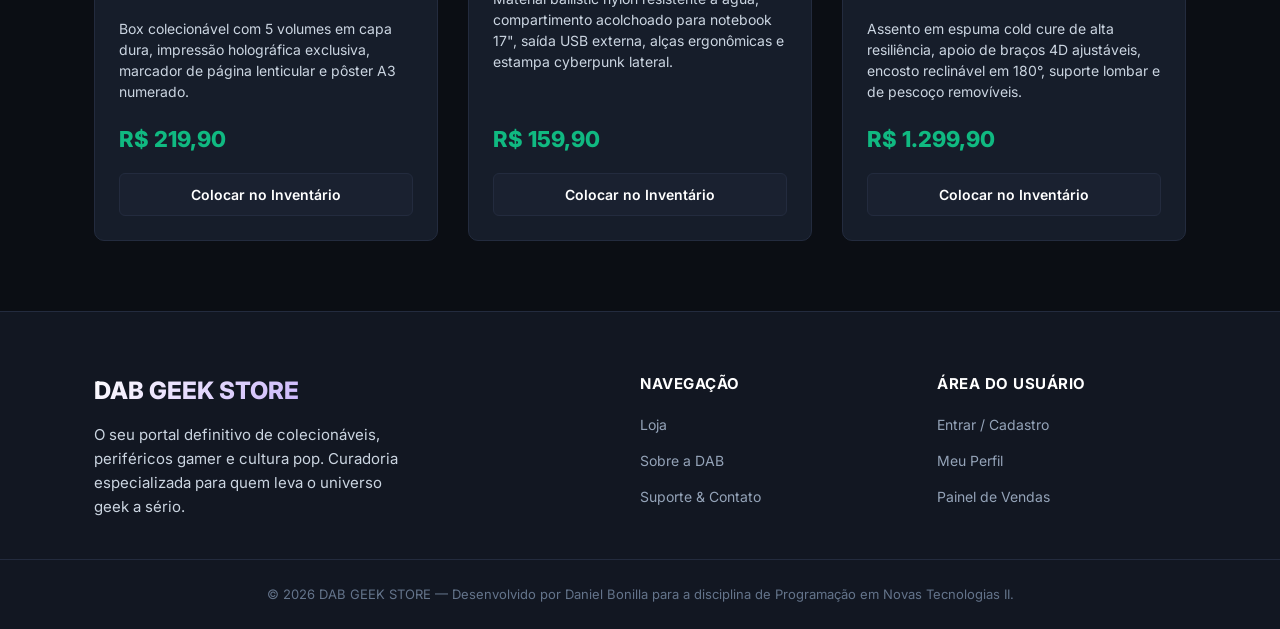
==== commit d3f6e3a1: "ajustes finais, de verdade" ====
--- a/index.html
+++ b/index.html
@@ -254,7 +254,7 @@
           <article class="card-produto">
             <div class="card-produto-imagem">
               <img
-                src="assets/img/img6.jpg"
+                src="assets/img/img10.jpg"
                 alt="Fita LED RGB ARGB de 3 metros para setup gamer com controle de app e suporte a sincronização"
                 width="400" height="300" loading="lazy" decoding="async"
               >
@@ -273,7 +273,7 @@
             <div class="card-produto-imagem">
               <span class="tag-estoque tag-estoque--popular">Cultura Pop</span>
               <img
-                src="assets/img/img10.jpg"
+                src="assets/img/img11.jpg"
                 alt="Box especial colecionável de mangás com capa holográfica e pôster exclusivo incluso"
                 width="400" height="300" loading="lazy" decoding="async"
               >
@@ -291,7 +291,7 @@
           <article class="card-produto">
             <div class="card-produto-imagem">
               <img
-                src="assets/img/img11.jpg"
+                src="assets/img/img12.jpg"
                 alt="Mochila gamer resistente à água com compartimento para notebook e USB de carregamento externo"
                 width="400" height="300" loading="lazy" decoding="async"
               >
@@ -310,7 +310,7 @@
             <div class="card-produto-imagem">
               <span class="tag-estoque tag-estoque--urgente">Frete Grátis</span>
               <img
-                src="assets/img/img12.jpg"
+                src="assets/img/img13.jpg"
                 alt="Cadeira gamer ergonômica em couro PU preto e vermelho com apoio lombar e de pescoço"
                 width="400" height="300" loading="lazy" decoding="async"
               >
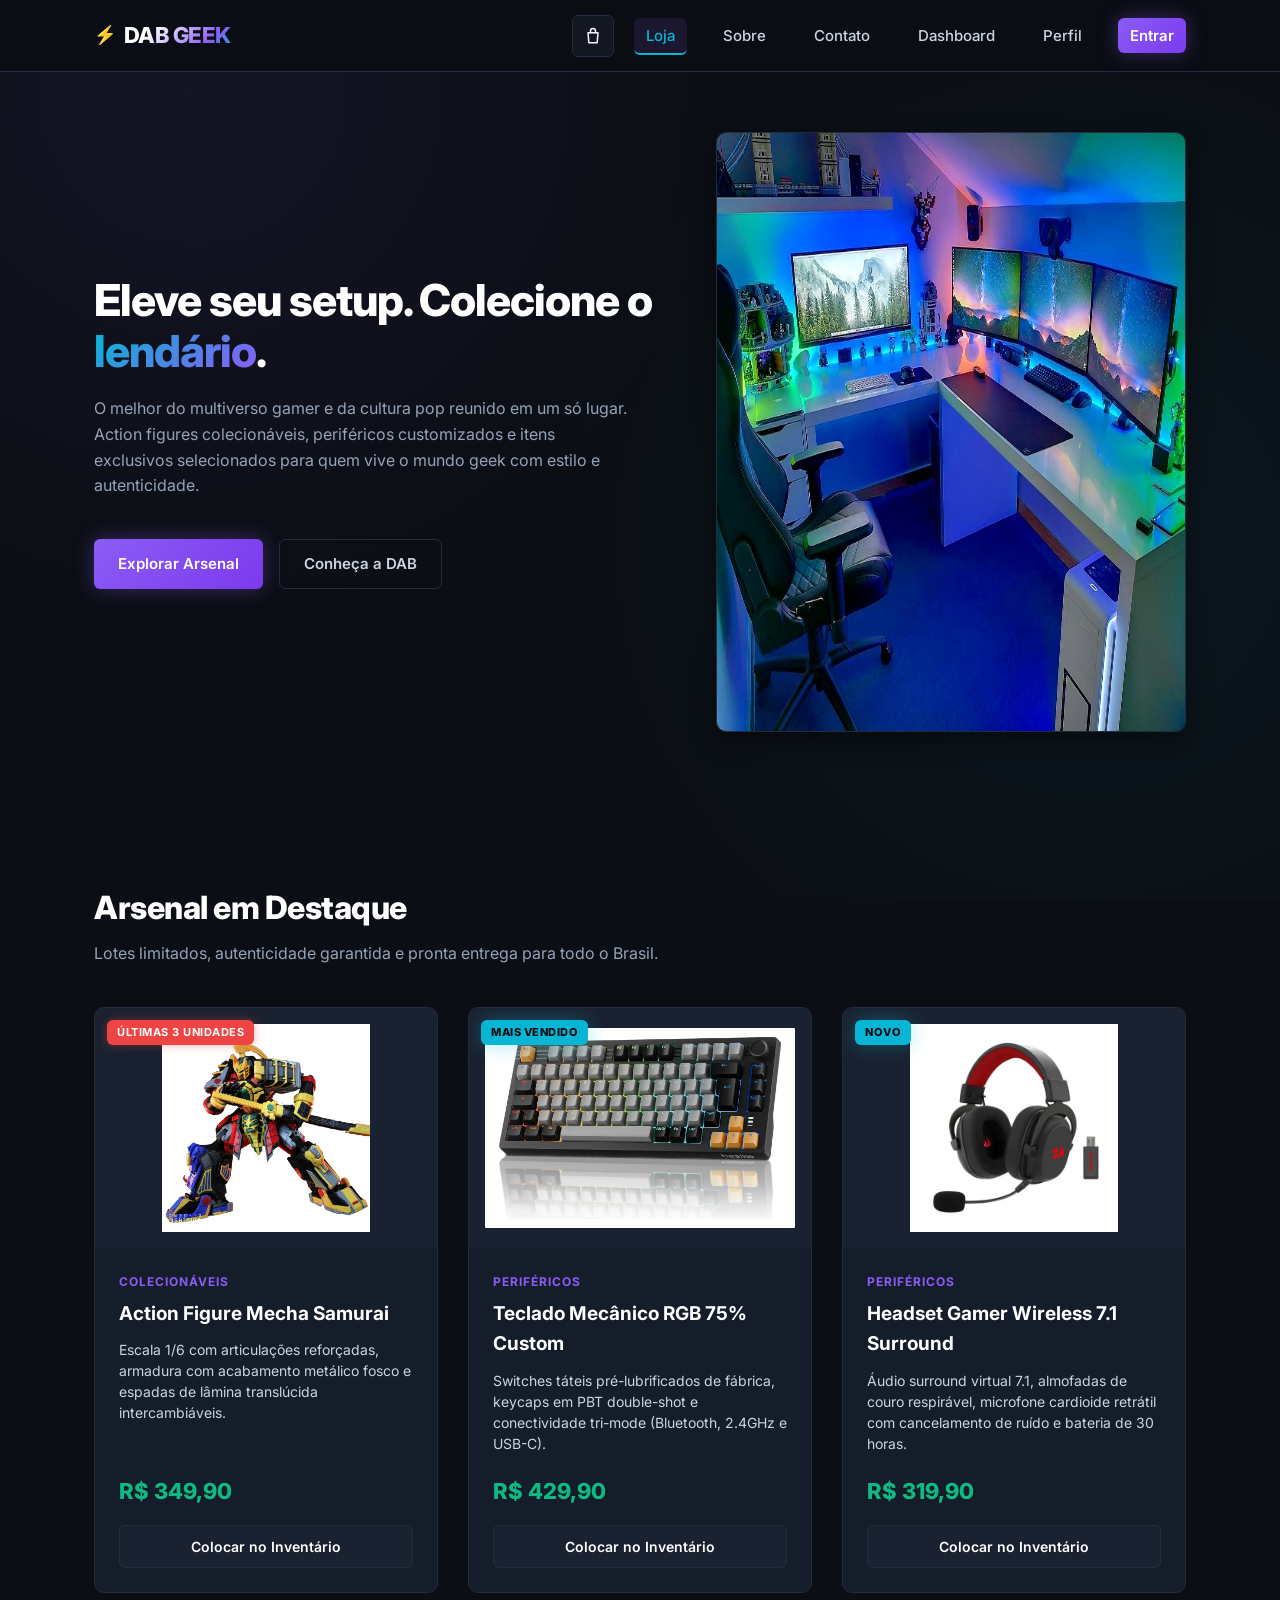
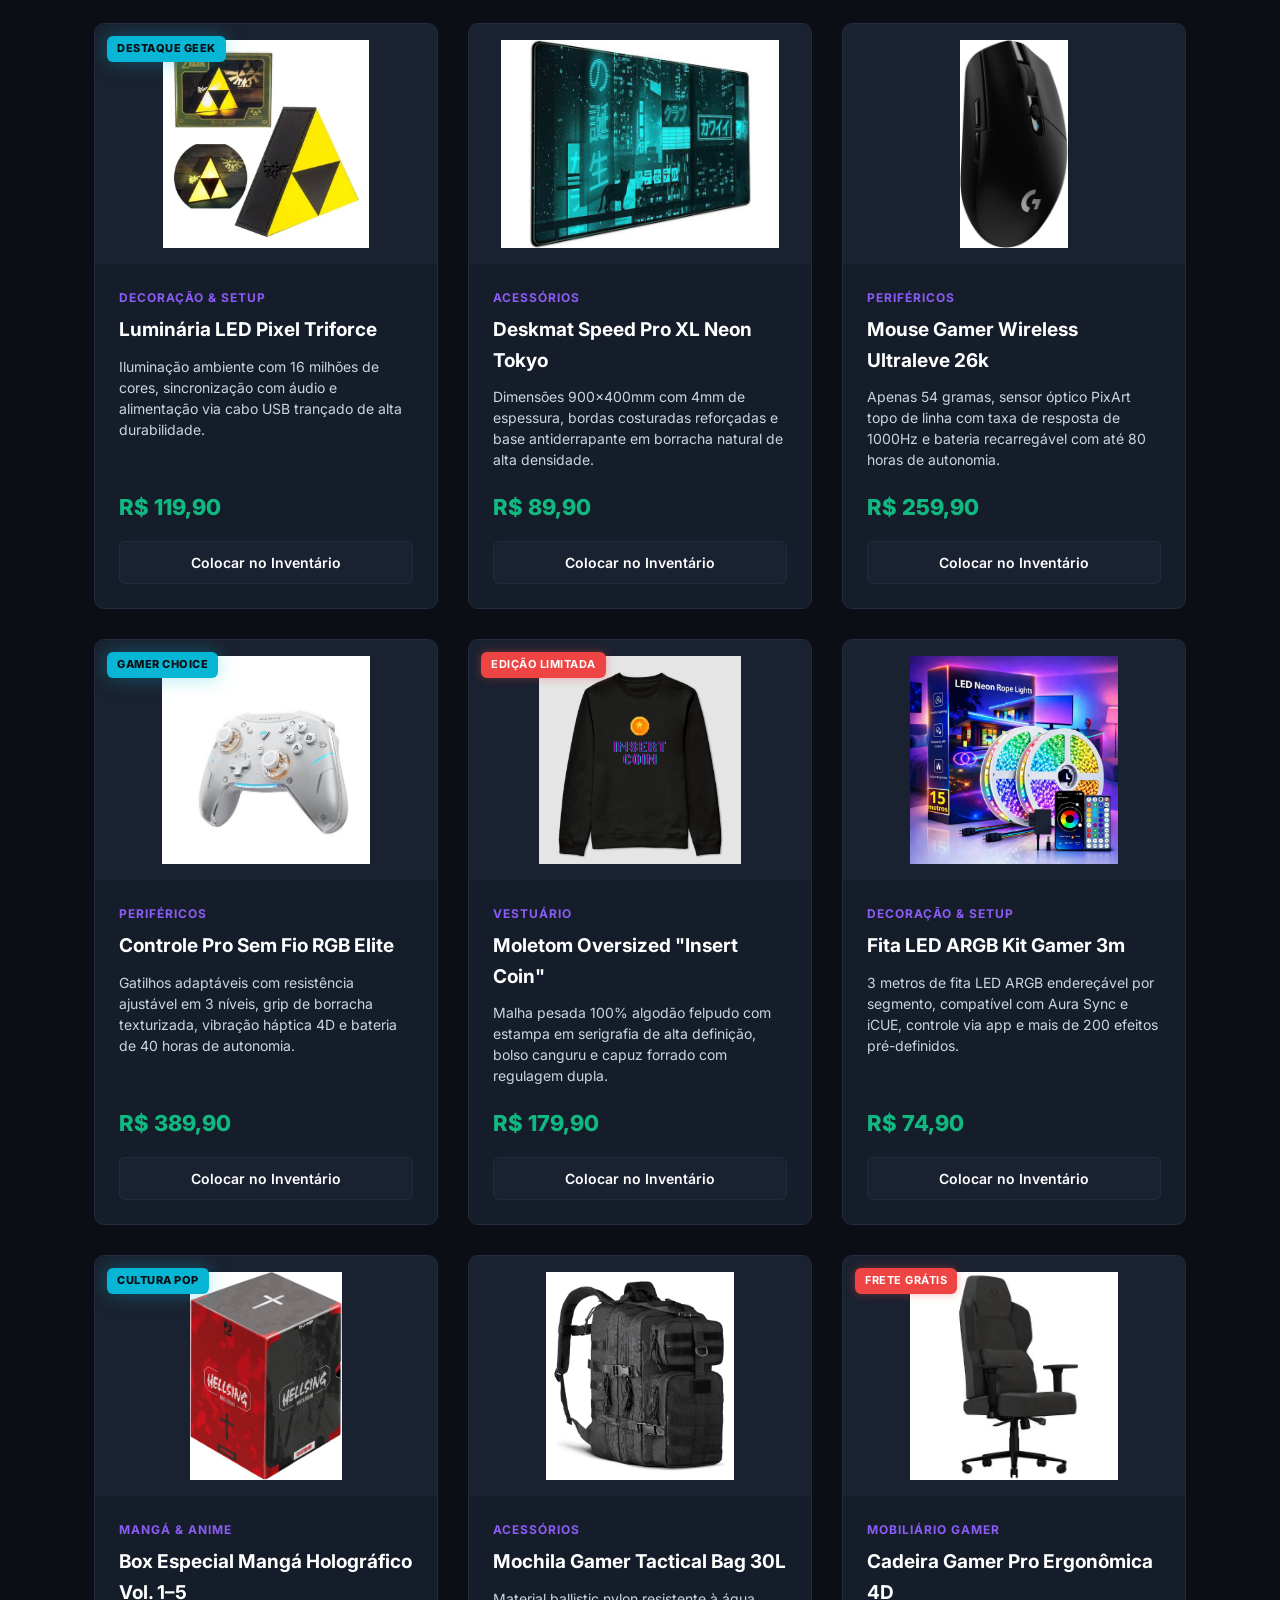
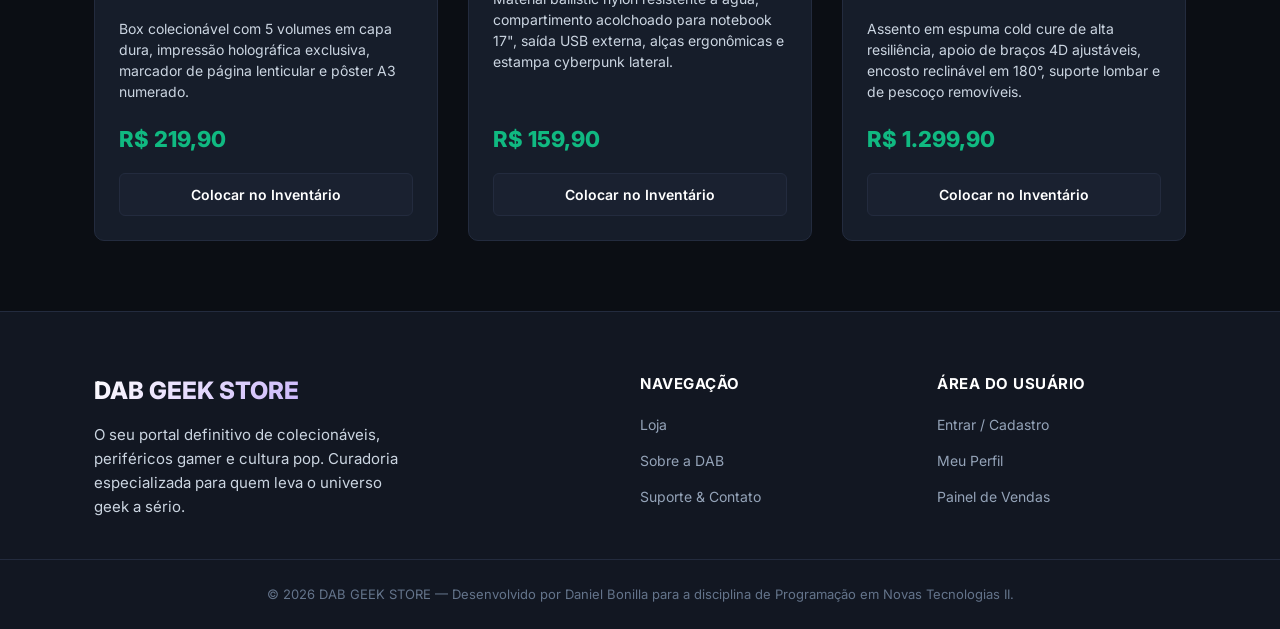
==== commit 252c04ce: "refinamento dos códigos" ====
--- a/index.html
+++ b/index.html
@@ -23,8 +23,7 @@
 <body>
   <a href="#conteudo" class="pular-link">Pular para o conteúdo</a>
 
-  <!-- BARRA DE NAVEGAÇÃO -->
-  <nav class="navbar">
+    <nav class="navbar">
     <div class="container">
       <a href="index.html" class="marca">DAB GEEK</a>
       <div class="nav-direita">
@@ -50,8 +49,7 @@
     </div>
   </nav>
 
-  <!-- GAVETA LATERAL DO CARRINHO / INVENTÁRIO -->
-  <div class="carrinho-fundo" id="fundo-carrinho" hidden></div>
+    <div class="carrinho-fundo" id="fundo-carrinho" hidden></div>
   <aside class="carrinho-painel" id="painel-carrinho" role="dialog" aria-modal="true" aria-label="Seu inventário de compras" hidden>
     <div class="carrinho-cabecalho">
       <h2>Seu Inventário</h2>
@@ -67,10 +65,8 @@
     </div>
   </aside>
 
-  <!-- CONTEÚDO PRINCIPAL -->
-  <main id="conteudo">
-    <!-- HERO SECTION -->
-    <section class="hero">
+    <main id="conteudo">
+        <section class="hero">
       <div class="container hero-grade">
         <div>
           <h1>Eleve seu setup. Colecione o <span>lendário</span>.</h1>
@@ -92,16 +88,14 @@
       </div>
     </section>
 
-    <!-- VITRINE DE PRODUTOS GEEK -->
-    <section class="secao" id="vitrine" aria-labelledby="titulo-vitrine">
+        <section class="secao" id="vitrine" aria-labelledby="titulo-vitrine">
       <div class="container">
         <h2 id="titulo-vitrine">Arsenal em Destaque</h2>
         <p class="texto-apoio">Lotes limitados, autenticidade garantida e pronta entrega para todo o Brasil.</p>
 
         <div class="vitrine">
 
-          <!-- PRODUTO 1 — Action Figure -->
-          <article class="card-produto">
+                    <article class="card-produto">
             <div class="card-produto-imagem">
               <span class="tag-estoque tag-estoque--urgente">Últimas 3 unidades</span>
               <img
@@ -119,8 +113,7 @@
             </div>
           </article>
 
-          <!-- PRODUTO 2 — Teclado -->
-          <article class="card-produto">
+                    <article class="card-produto">
             <div class="card-produto-imagem">
               <span class="tag-estoque tag-estoque--popular">Mais Vendido</span>
               <img
@@ -138,8 +131,7 @@
             </div>
           </article>
 
-          <!-- PRODUTO 3 — Headset -->
-          <article class="card-produto">
+                    <article class="card-produto">
             <div class="card-produto-imagem">
               <span class="tag-estoque tag-estoque--popular">Novo</span>
               <img
@@ -157,8 +149,7 @@
             </div>
           </article>
 
-          <!-- PRODUTO 4 — Luminária -->
-          <article class="card-produto">
+                    <article class="card-produto">
             <div class="card-produto-imagem">
               <span class="tag-estoque tag-estoque--popular">Destaque Geek</span>
               <img
@@ -176,8 +167,7 @@
             </div>
           </article>
 
-          <!-- PRODUTO 5 — Deskmat -->
-          <article class="card-produto">
+                    <article class="card-produto">
             <div class="card-produto-imagem">
               <img
                 src="assets/img/img6.jpg"
@@ -194,8 +184,7 @@
             </div>
           </article>
 
-          <!-- PRODUTO 6 — Mouse -->
-          <article class="card-produto">
+                    <article class="card-produto">
             <div class="card-produto-imagem">
               <img
                 src="assets/img/img7.jpg"
@@ -212,8 +201,7 @@
             </div>
           </article>
 
-          <!-- PRODUTO 7 — Controle -->
-          <article class="card-produto">
+                    <article class="card-produto">
             <div class="card-produto-imagem">
               <span class="tag-estoque tag-estoque--popular">Gamer Choice</span>
               <img
@@ -231,8 +219,7 @@
             </div>
           </article>
 
-          <!-- PRODUTO 8 — Moletom -->
-          <article class="card-produto">
+                    <article class="card-produto">
             <div class="card-produto-imagem">
               <span class="tag-estoque tag-estoque--urgente">Edição Limitada</span>
               <img
@@ -250,8 +237,7 @@
             </div>
           </article>
 
-          <!-- PRODUTO 9 — Fita LED -->
-          <article class="card-produto">
+                    <article class="card-produto">
             <div class="card-produto-imagem">
               <img
                 src="assets/img/img10.jpg"
@@ -268,8 +254,7 @@
             </div>
           </article>
 
-          <!-- PRODUTO 10 — Mangá -->
-          <article class="card-produto">
+                    <article class="card-produto">
             <div class="card-produto-imagem">
               <span class="tag-estoque tag-estoque--popular">Cultura Pop</span>
               <img
@@ -287,8 +272,7 @@
             </div>
           </article>
 
-          <!-- PRODUTO 11 — Mochila Gamer -->
-          <article class="card-produto">
+                    <article class="card-produto">
             <div class="card-produto-imagem">
               <img
                 src="assets/img/img12.jpg"
@@ -305,8 +289,7 @@
             </div>
           </article>
 
-          <!-- PRODUTO 12 — Cadeira Gamer -->
-          <article class="card-produto">
+                    <article class="card-produto">
             <div class="card-produto-imagem">
               <span class="tag-estoque tag-estoque--urgente">Frete Grátis</span>
               <img
@@ -329,8 +312,7 @@
     </section>
   </main>
 
-  <!-- RODAPÉ -->
-  <footer>
+    <footer>
     <div class="container rodape-grade">
       <div>
         <p class="rodape-marca">DAB GEEK STORE</p>
--- a/style.css
+++ b/style.css
@@ -129,7 +129,6 @@
   padding: 0 24px;
 }
 
-/* NAVBAR */
 .navbar {
   position: fixed;
   top: 0;
@@ -270,7 +269,6 @@
   transition: 0.3s;
 }
 
-/* PAINEL CARRINHO / INVENTÁRIO */
 .carrinho-fundo[hidden],
 .carrinho-painel[hidden],
 .nav-carrinho-contagem[hidden] {
@@ -449,7 +447,6 @@
   color: var(--neon-green);
 }
 
-/* BOTÕES GERAIS */
 .btn {
   display: inline-flex;
   align-items: center;
@@ -497,7 +494,6 @@
   font-size: 13px;
 }
 
-/* HERO SECTION */
 .hero {
   padding: 60px 0 80px;
   position: relative;
@@ -554,7 +550,6 @@
   border-color: var(--rust);
 }
 
-/* SEÇÃO VITRINE */
 .secao {
   padding: 70px 0;
 }
@@ -600,12 +595,16 @@
   height: 240px;
   overflow: hidden;
   background: var(--paper-deep);
+  padding: 16px;
+  display: flex;
+  align-items: center;
+  justify-content: center;
 }
 
 .card-produto-imagem img {
-  width: 100%;
-  height: 100%;
-  object-fit: cover;
+  max-width: 100%;
+  max-height: 100%;
+  object-fit: contain;
   transition: transform 0.4s ease;
 }
 
@@ -702,7 +701,6 @@
   border-color: var(--neon-green);
 }
 
-/* CABEÇALHOS DE PÁGINAS INTERNAS */
 .cabecalho-pagina {
   padding: 40px 0 20px;
   border-bottom: 1px solid var(--border);
@@ -724,7 +722,6 @@
   color: #FFFFFF;
 }
 
-/* CAIXA DE FORMULÁRIO (CONTA / CONTATO) */
 .container-centralizado {
   display: flex;
   justify-content: center;
@@ -855,7 +852,6 @@
   display: none !important;
 }
 
-/* ACESSIBILIDADE — visível apenas para leitores de tela */
 .sr-only {
   position: absolute;
   width: 1px;
@@ -868,7 +864,6 @@
   border: 0;
 }
 
-/* DASHBOARD */
 .painel-resumo {
   display: grid;
   grid-template-columns: repeat(auto-fit, minmax(180px, 1fr));
@@ -965,7 +960,6 @@
   color: var(--status-sucesso-texto);
 }
 
-/* PERFIL */
 .perfil-grade {
   display: grid;
   grid-template-columns: 280px 1fr;
@@ -1034,7 +1028,6 @@
   padding: 24px;
 }
 
-/* SOBRE & INSTITUCIONAL */
 .sobre-corpo {
   max-width: 820px;
   font-size: 16px;
@@ -1134,7 +1127,6 @@
   font-size: 14px;
 }
 
-/* CONTATO */
 .contato-grade {
   display: grid;
   grid-template-columns: 1fr 1.2fr;
@@ -1189,7 +1181,6 @@
   display: none !important;
 }
 
-/* FOOTER */
 footer {
   background: var(--paper-alt);
   border-top: 1px solid var(--border);
@@ -1253,7 +1244,6 @@
   font-size: 13px;
 }
 
-/* RESPONSIVIDADE */
 @media (max-width: 900px) {
   .hero-grade {
     grid-template-columns: 1fr;
